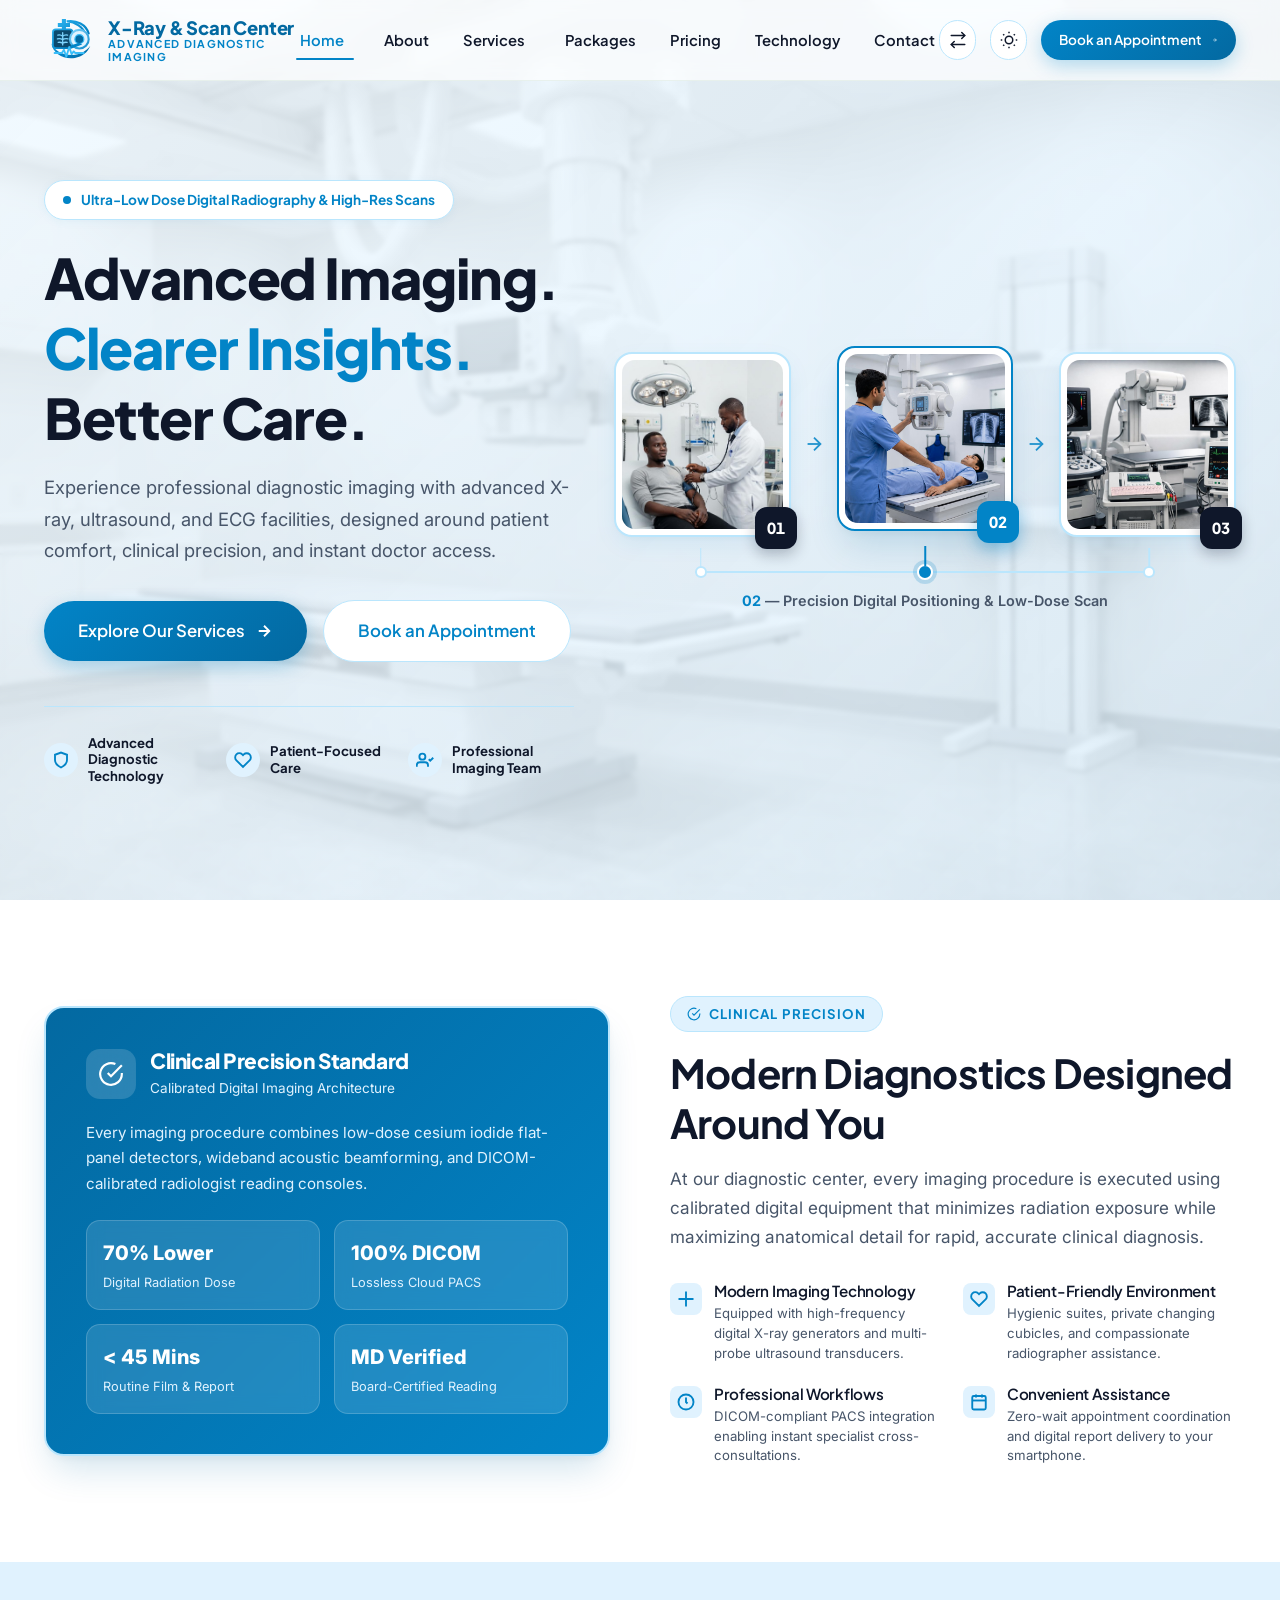
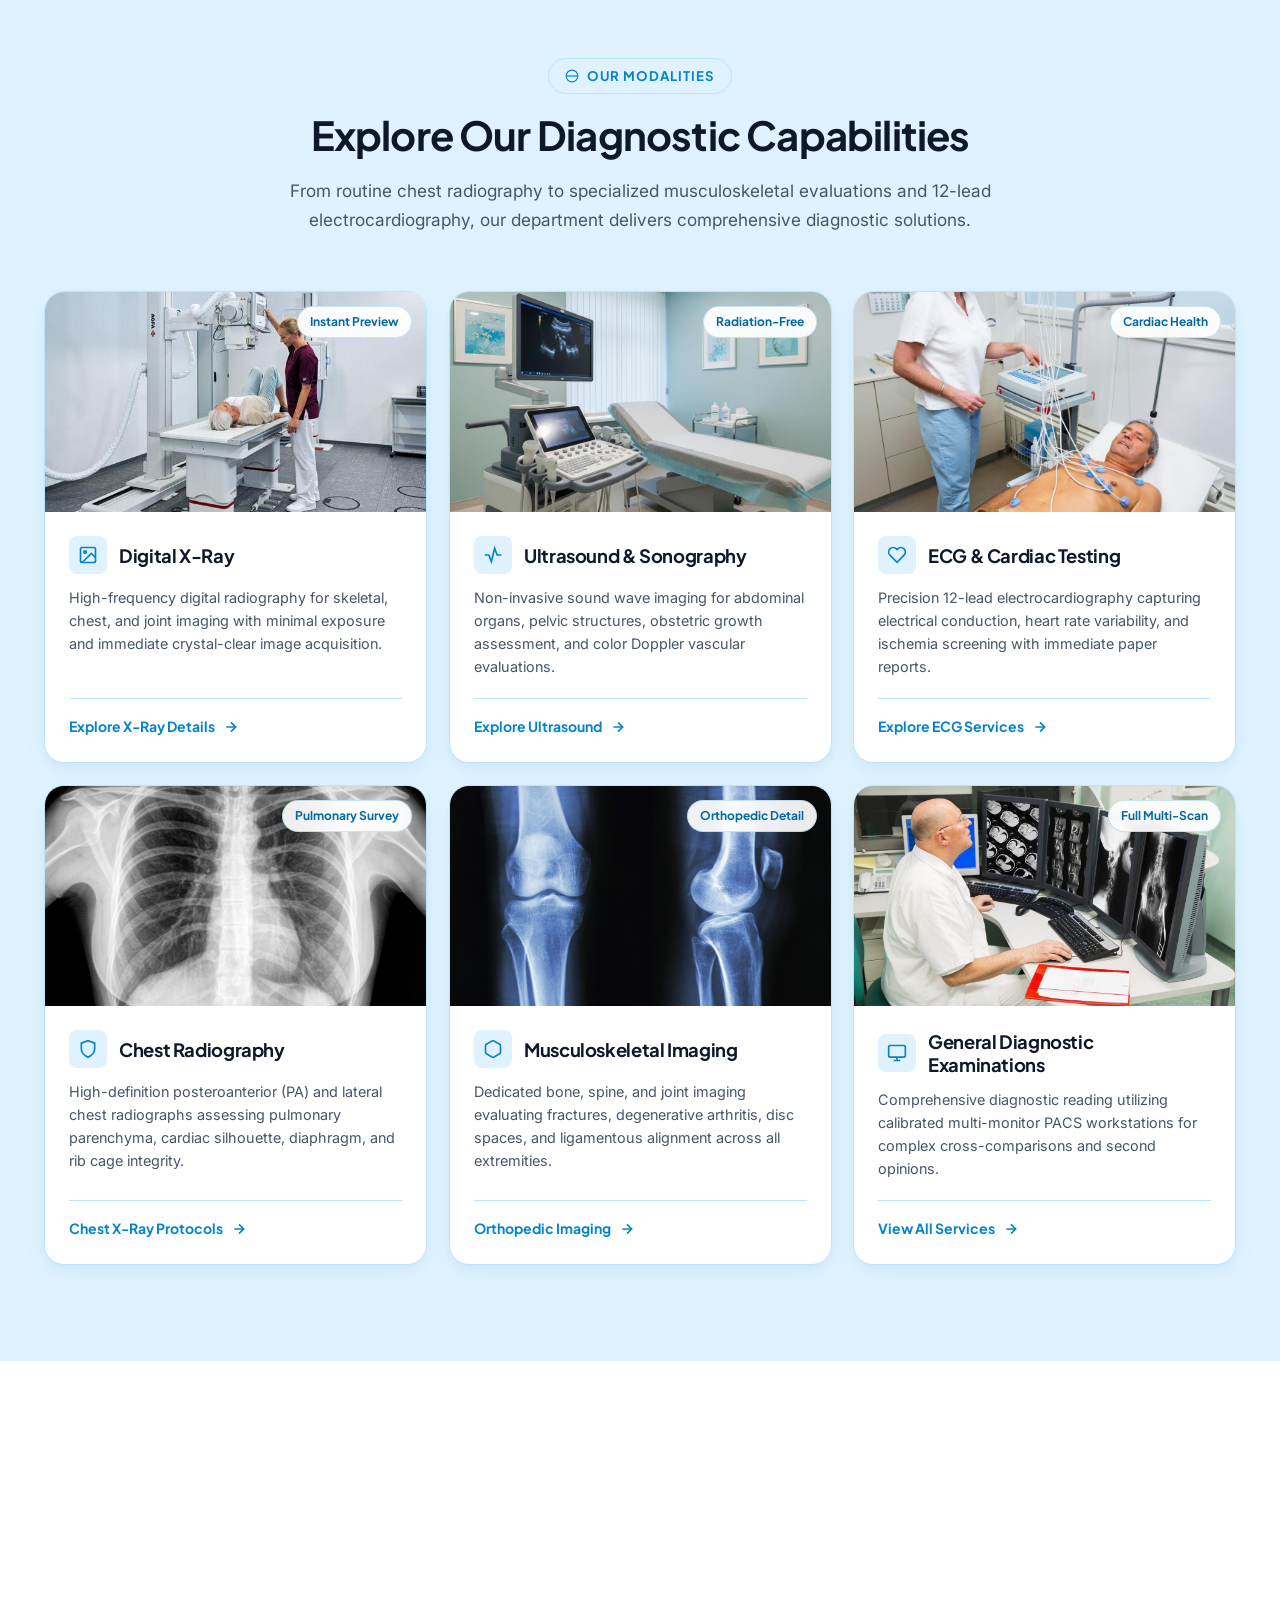
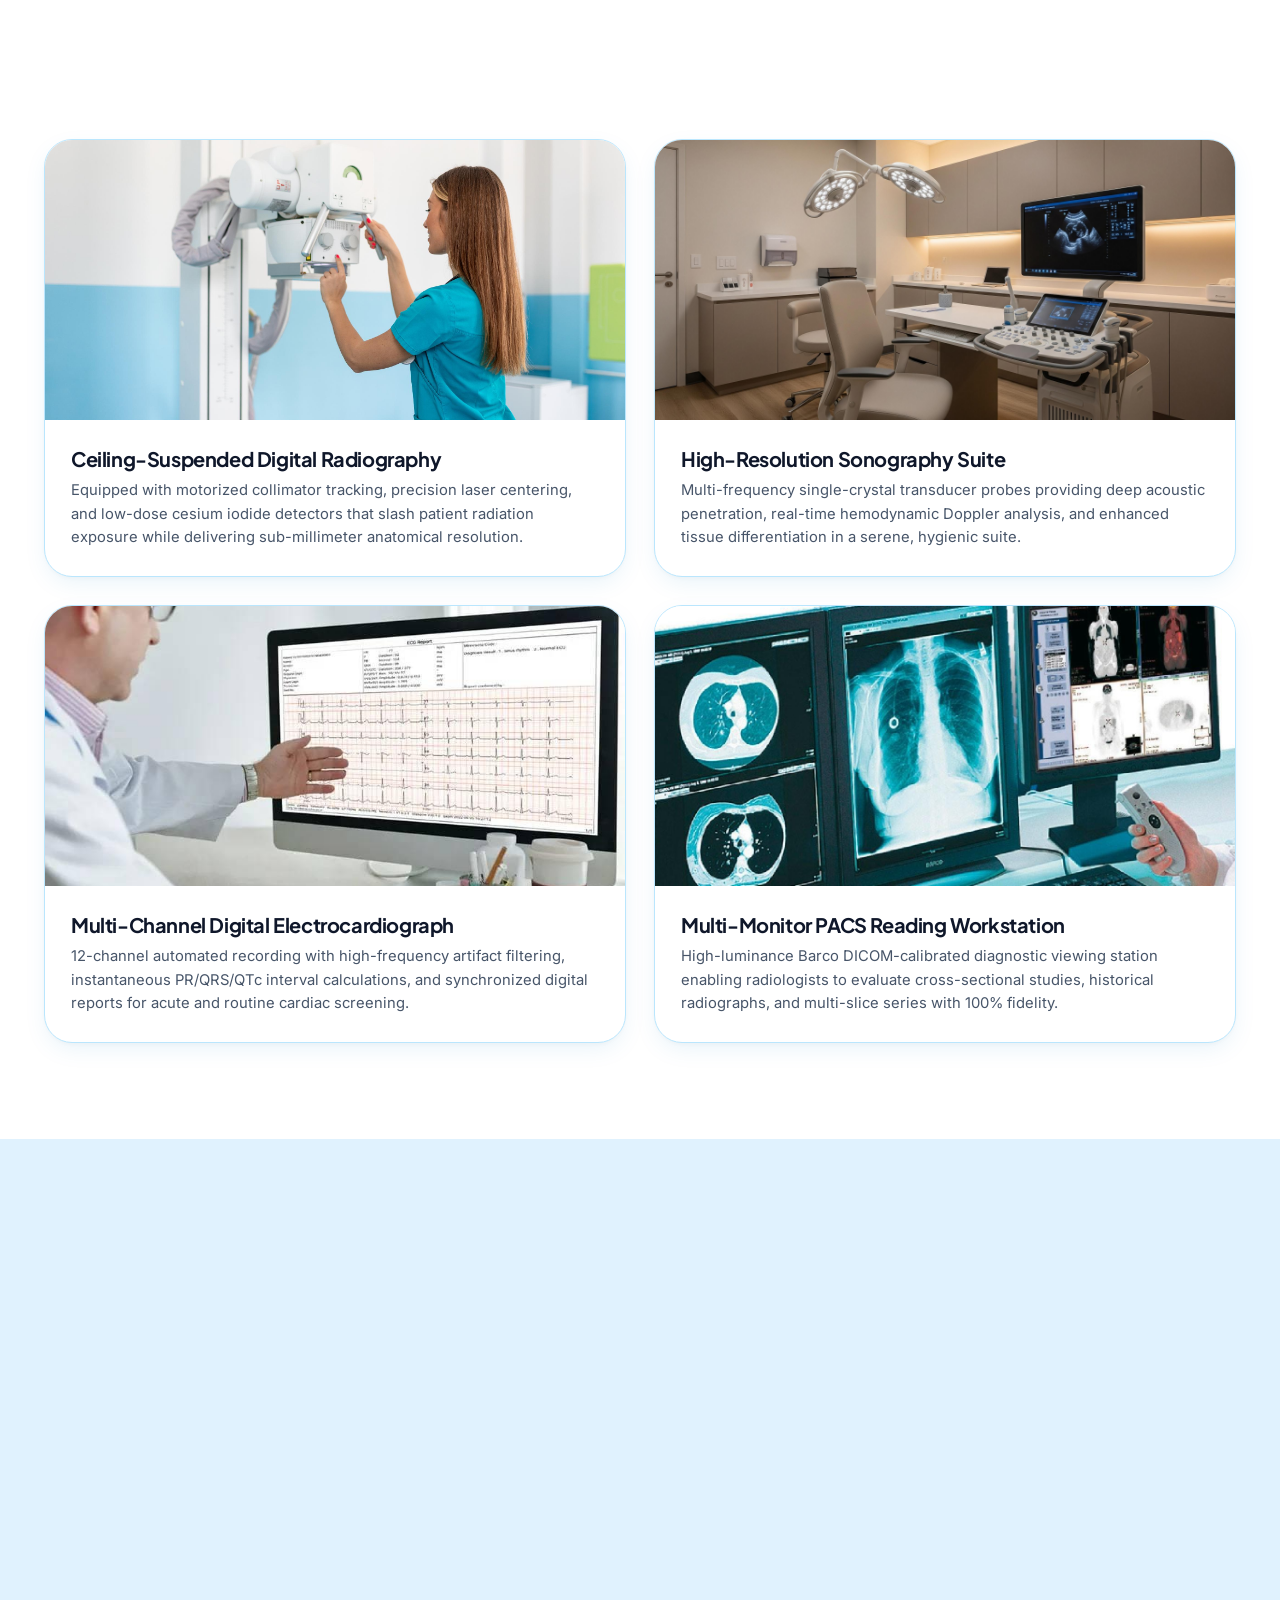
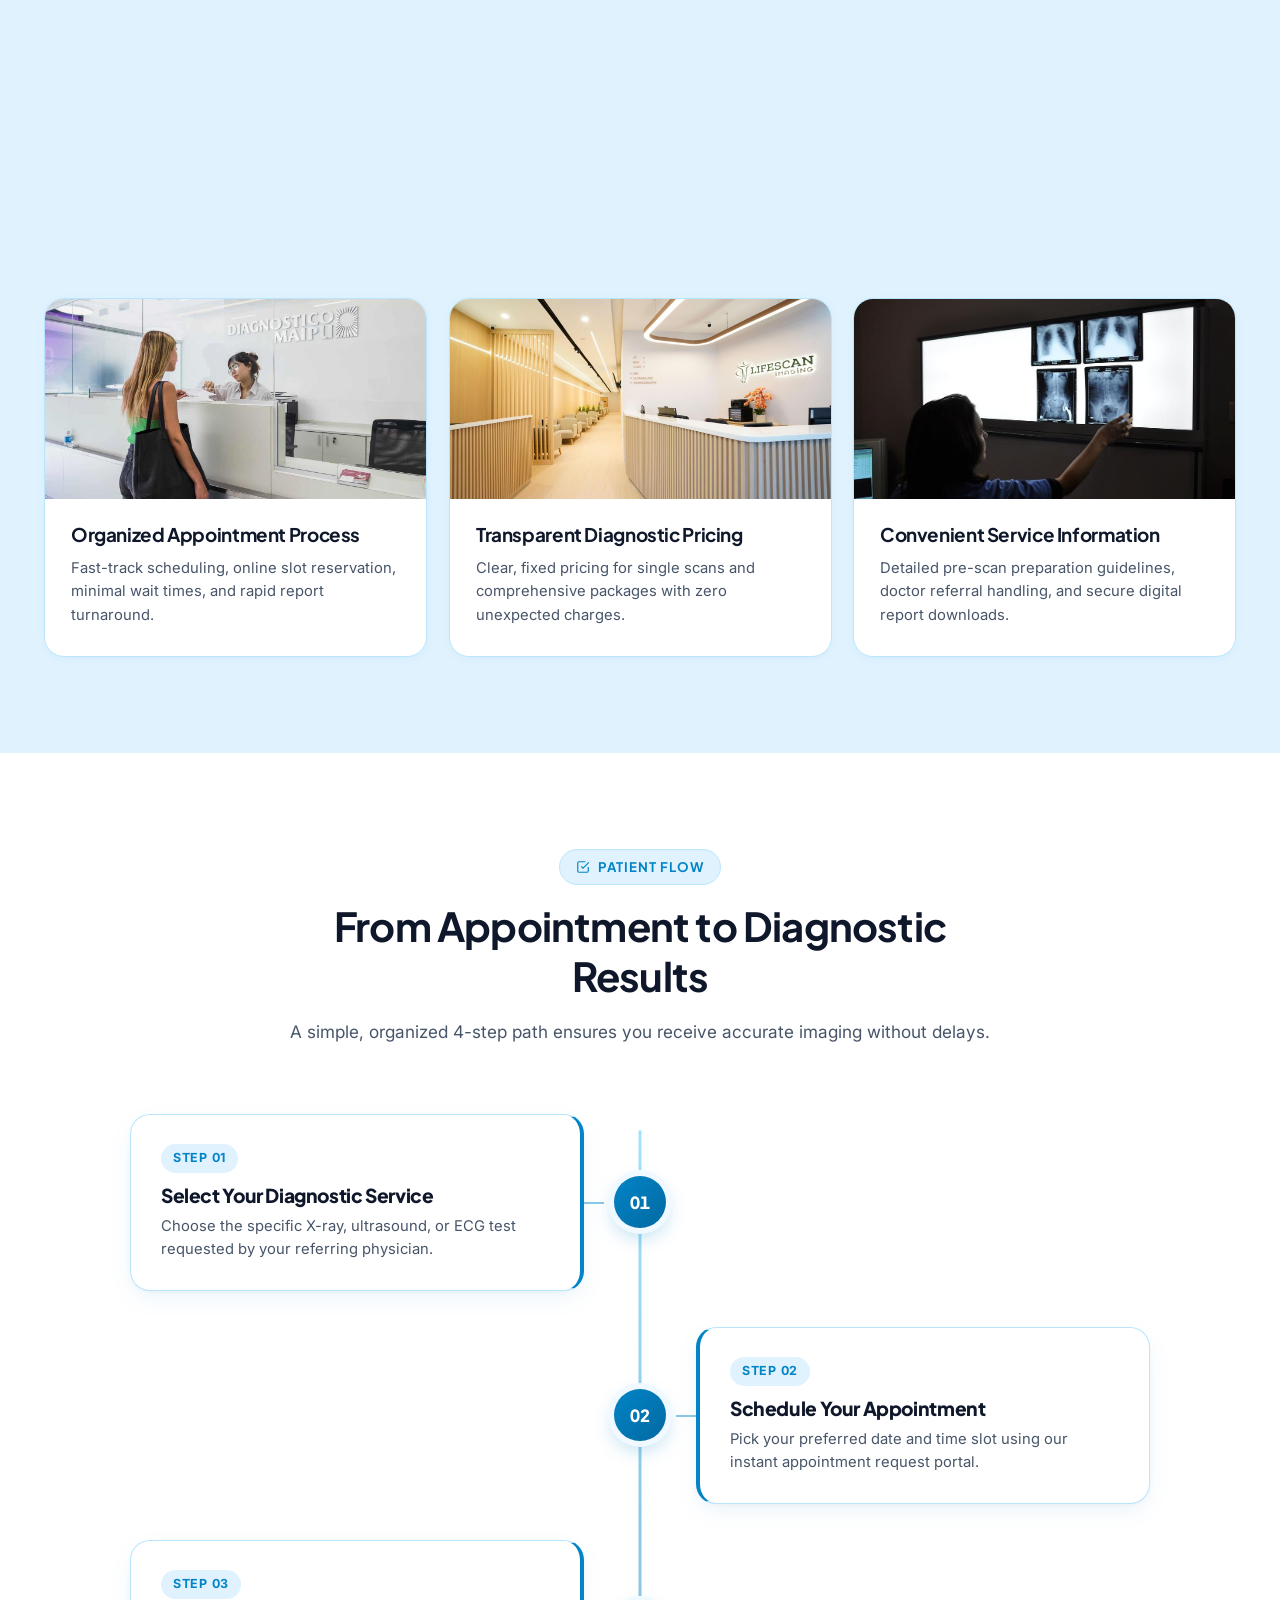
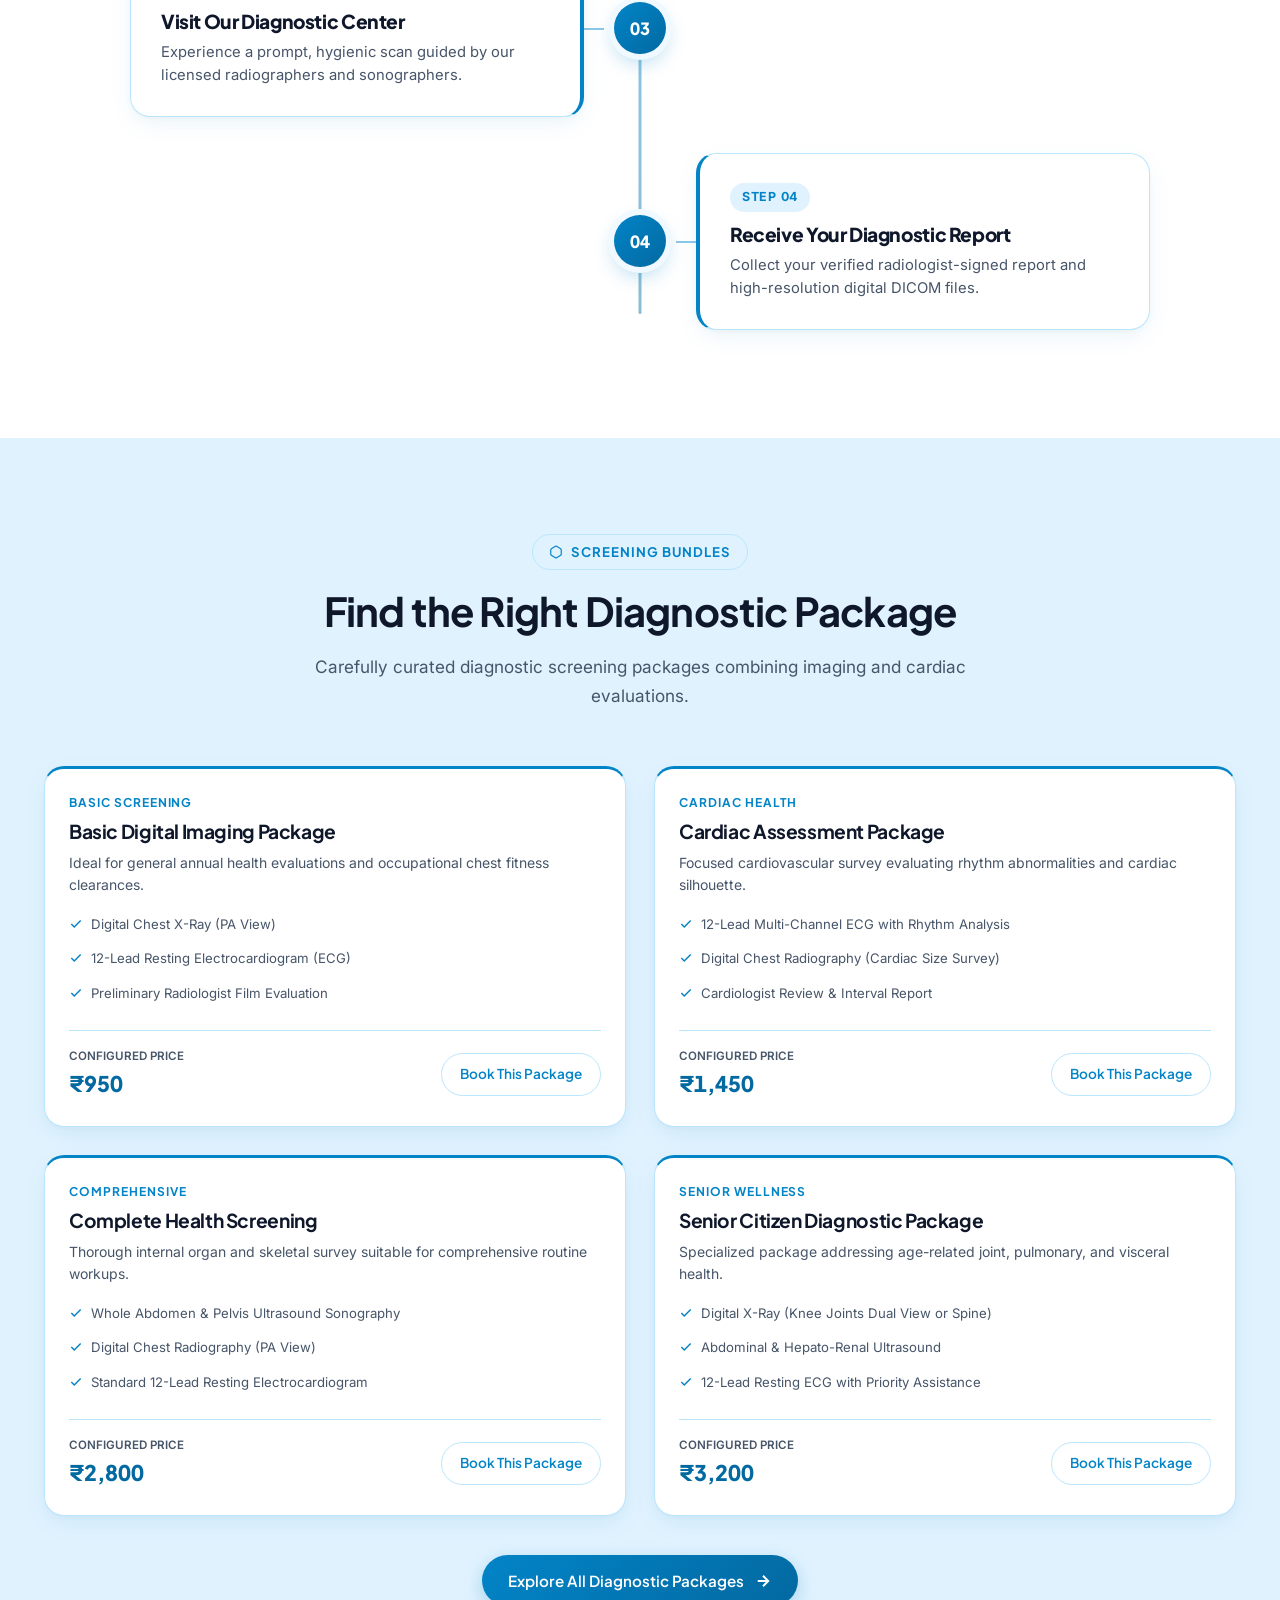
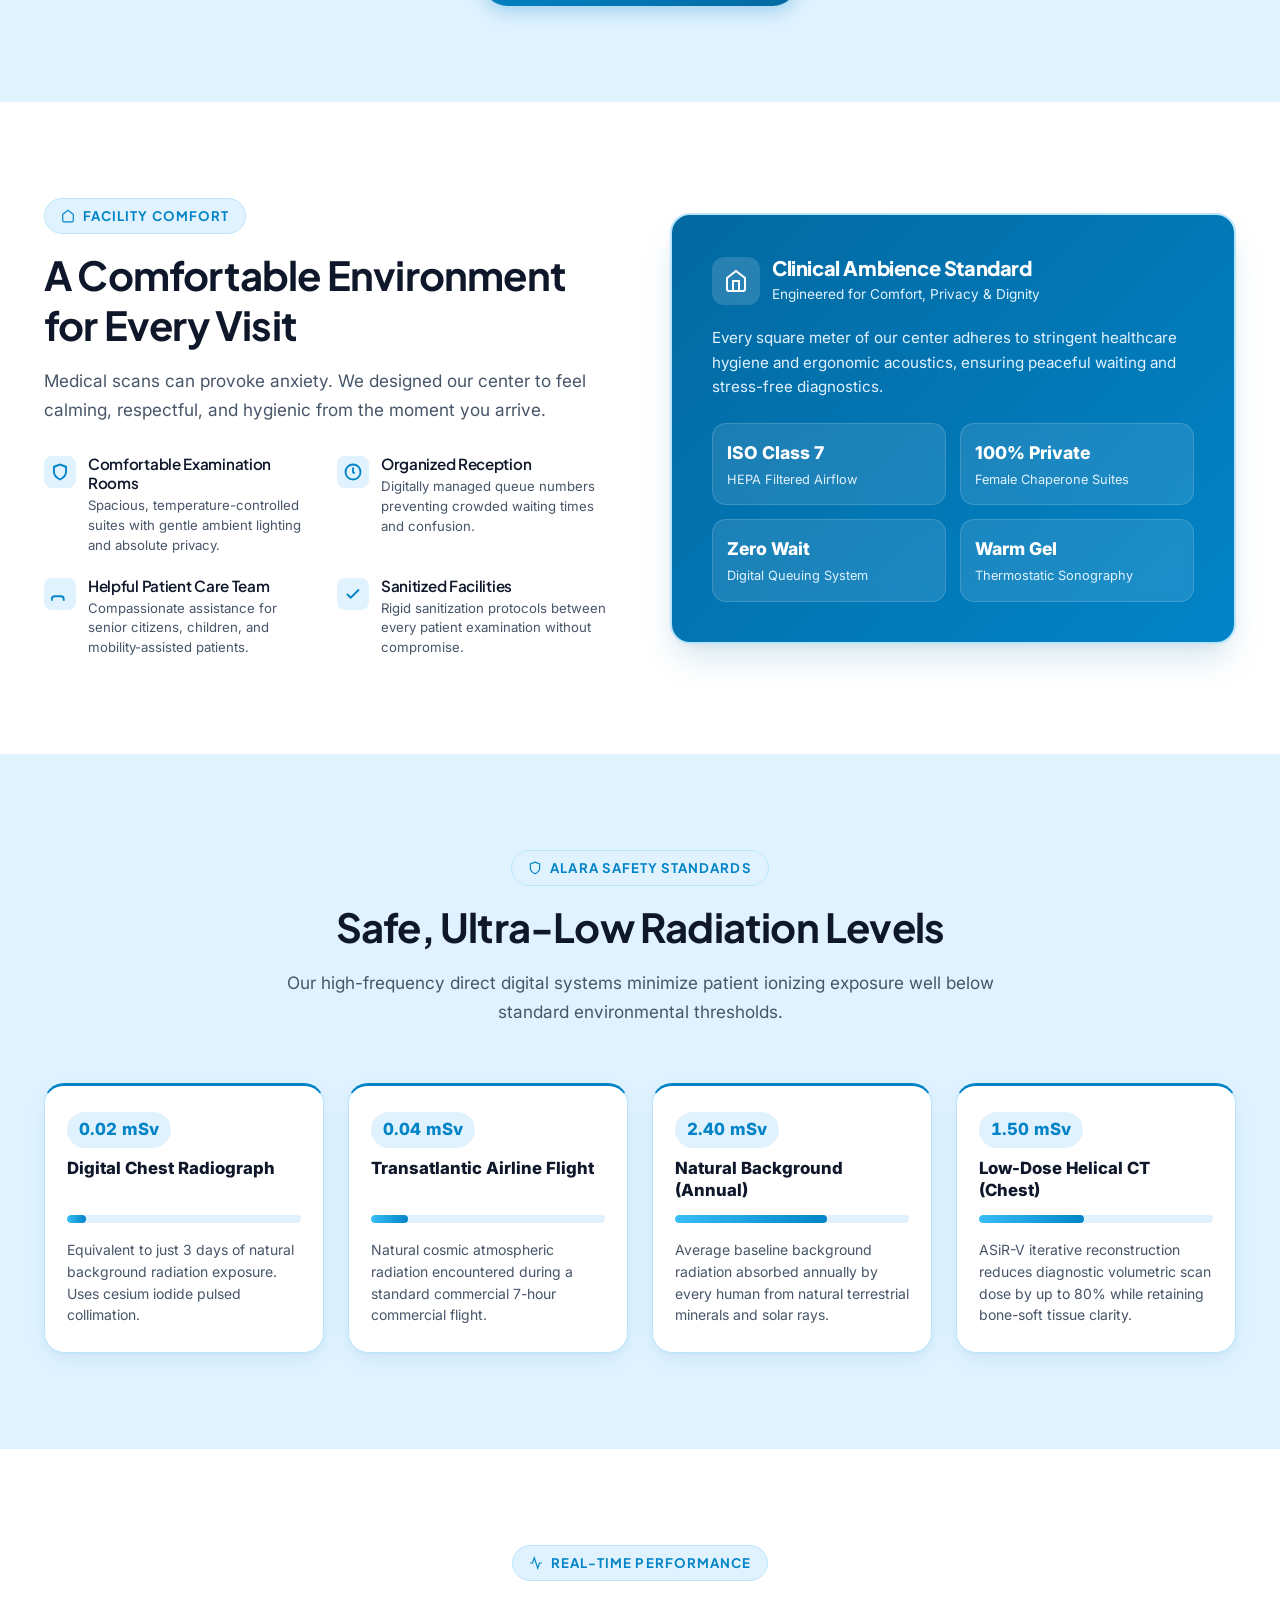
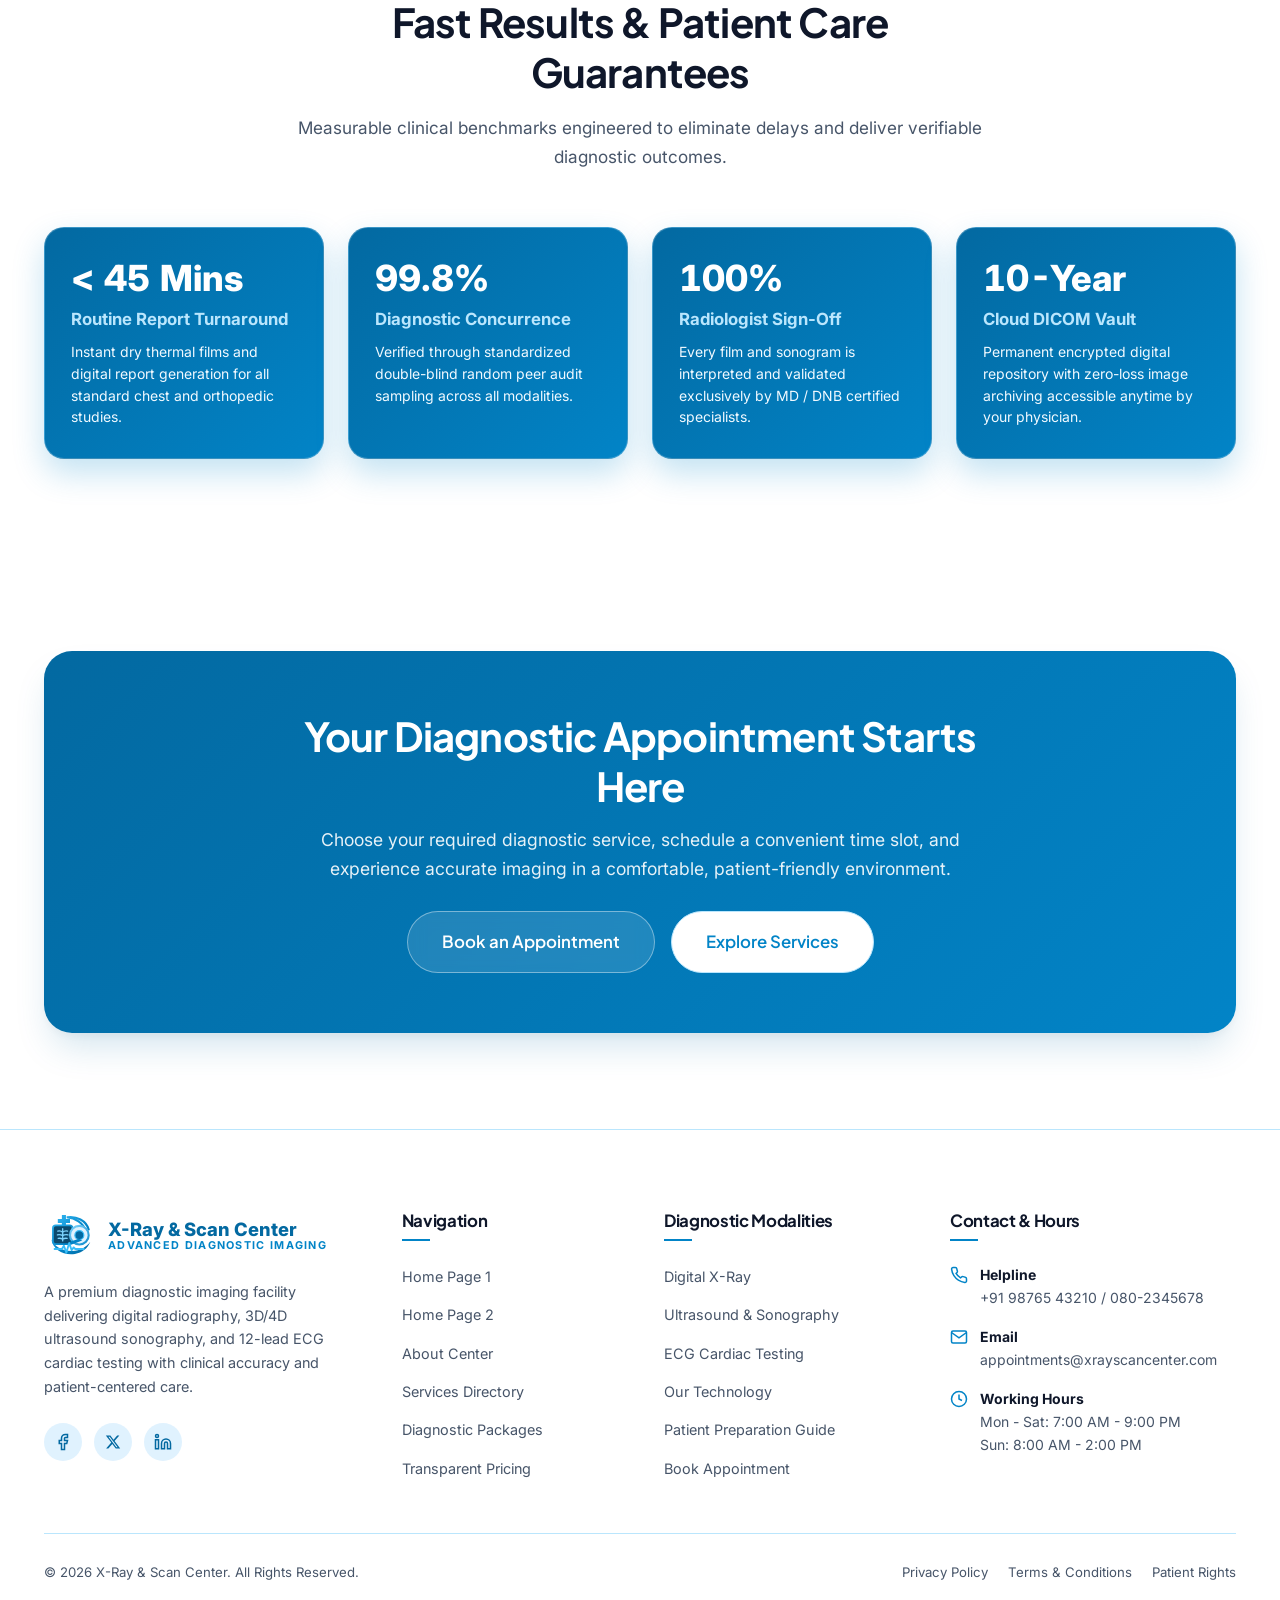
==== index.html @ 287dd37b "Fix mobile/tablet responsive alignments and rename Products navlink to Packages" ====
<!DOCTYPE html>
<html lang="en" dir="ltr" data-theme="light">
<head>
  <meta charset="UTF-8">
  <meta name="viewport" content="width=device-width, initial-scale=1.0">
  <meta name="description" content="Premium X-Ray & Scan Center offering advanced digital radiography, 3D/4D ultrasound sonography, and 12-lead ECG cardiac testing with certified radiologists.">
  <title>X-Ray & Scan Center | Advanced Diagnostic Imaging & Laboratory</title>
  <link rel="icon" type="image/svg+xml" href="images/logo.svg">
  <link rel="apple-touch-icon" href="images/logo.png">
  <link rel="stylesheet" href="assets/css/style.css">
  <link rel="stylesheet" href="assets/css/responsive.css">
  <link rel="stylesheet" href="assets/css/animations.css">
</head>
<body>

  <!-- ================= SITE HEADER ================= -->
  <header class="site-header header-home1" id="mainHeader">
    <div class="container nav-container">
      <a href="index.html" class="site-logo" aria-label="X-Ray and Scan Center Home">
        <div class="logo-icon-wrap"><img src="images/logo.svg" alt="X-Ray &amp; Scan Center Logo" class="site-logo-img"></div>
        <div class="logo-text-group">
          <span class="logo-main">X-Ray & Scan Center</span>
          <span class="logo-tagline">Advanced Diagnostic Imaging</span>
        </div>
      </a>

      <!-- Desktop Navigation -->
      <nav class="nav-menu" aria-label="Primary Navigation">
        <div class="nav-item-has-dropdown">
          <a href="index.html" class="nav-link active nav-dropdown-trigger">
            Home
            <svg viewBox="0 0 24 24" fill="none" stroke="currentColor" stroke-width="2.5"><polyline points="6 9 12 15 18 9"/></svg>
          </a>
          <div class="dropdown-menu-compact" role="menu">
            <a href="index.html" class="mega-menu-item active">
              <div class="mega-menu-icon"><svg width="18" height="18" viewBox="0 0 24 24" fill="none" stroke="currentColor" stroke-width="2"><path d="M3 9l9-7 9 7v11a2 2 0 0 1-2 2H5a2 2 0 0 1-2-2z"/><polyline points="9 22 9 12 15 12 15 22"/></svg></div>
              <div><div class="mega-menu-title">Home 1</div><div class="mega-menu-desc">Advanced Diagnostic Technology</div></div>
            </a>
            <a href="home-2.html" class="mega-menu-item">
              <div class="mega-menu-icon"><svg width="18" height="18" viewBox="0 0 24 24" fill="none" stroke="currentColor" stroke-width="2"><path d="M20.84 4.61a5.5 5.5 0 0 0-7.78 0L12 5.67l-1.06-1.06a5.5 5.5 0 0 0-7.78 7.78l1.06 1.06L12 21.23l7.78-7.78 1.06-1.06a5.5 5.5 0 0 0 0-7.78z"/></svg></div>
              <div><div class="mega-menu-title">Home 2</div><div class="mega-menu-desc">Patient-First Experience</div></div>
            </a>
          </div>
        </div>
        <a href="about.html" class="nav-link">About</a>
        <div class="nav-item-has-dropdown">
          <a href="services.html" class="nav-link nav-dropdown-trigger">
            Services
            <svg viewBox="0 0 24 24" fill="none" stroke="currentColor" stroke-width="2.5"><polyline points="6 9 12 15 18 9"/></svg>
          </a>
          <!-- Mega Menu -->
          <div class="mega-menu" role="menu">
            <div class="mega-menu-grid">
              <a href="services/x-ray.html" class="mega-menu-item">
                <div class="mega-menu-icon">
                  <svg width="20" height="20" viewBox="0 0 24 24" fill="none" stroke="currentColor" stroke-width="2"><rect x="3" y="3" width="18" height="18" rx="2"/><circle cx="8.5" cy="8.5" r="1.5"/><polyline points="21 15 16 10 5 21"/></svg>
                </div>
                <div>
                  <div class="mega-menu-title">Digital X-Ray</div>
                  <div class="mega-menu-desc">High-frequency digital radiography for chest, bones, and spine.</div>
                </div>
              </a>
              <a href="services/ultrasound.html" class="mega-menu-item">
                <div class="mega-menu-icon">
                  <svg width="20" height="20" viewBox="0 0 24 24" fill="none" stroke="currentColor" stroke-width="2"><path d="M2 12h5l3 8 4-16 3 8h5"/></svg>
                </div>
                <div>
                  <div class="mega-menu-title">Ultrasound & Sonography</div>
                  <div class="mega-menu-desc">High-resolution 3D/4D fetal scans, abdominal & color Doppler.</div>
                </div>
              </a>
              <a href="services/ecg.html" class="mega-menu-item">
                <div class="mega-menu-icon">
                  <svg width="20" height="20" viewBox="0 0 24 24" fill="none" stroke="currentColor" stroke-width="2"><path d="M20.42 4.58a5.4 5.4 0 0 0-7.65 0l-.77.78-.77-.78a5.4 5.4 0 0 0-7.65 7.65l.77.78L12 20.67l7.65-7.66.77-.78a5.4 5.4 0 0 0 0-7.65z"/></svg>
                </div>
                <div>
                  <div class="mega-menu-title">ECG Cardiac Testing</div>
                  <div class="mega-menu-desc">12-lead electrocardiography & rhythm analysis by cardiologists.</div>
                </div>
              </a>
              <a href="services.html" class="mega-menu-item">
                <div class="mega-menu-icon">
                  <svg width="20" height="20" viewBox="0 0 24 24" fill="none" stroke="currentColor" stroke-width="2"><circle cx="12" cy="12" r="10"/><polyline points="12 6 12 12 14 14"/></svg>
                </div>
                <div>
                  <div class="mega-menu-title">All Diagnostic Services</div>
                  <div class="mega-menu-desc">Explore full imaging catalogue, protocols, and preparation.</div>
                </div>
              </a>
            </div>
            <div class="mega-menu-footer">
              <span>Immediate Digital Reports & Expert Consultations</span>
              <a href="services.html">View Comprehensive Directory &rarr;</a>
            </div>
          </div>
        </div>
        <a href="products.html" class="nav-link">Packages</a>
        <a href="pricing.html" class="nav-link">Pricing</a>
        <a href="technology.html" class="nav-link">Technology</a>
        <a href="contact.html" class="nav-link">Contact</a>
      </nav>

      <!-- Action Controls -->
      <div class="header-actions">
        <button class="ctrl-btn rtl-toggle" aria-label="Toggle RTL Layout" title="Switch LTR / RTL"><svg width="20" height="20" viewBox="0 0 24 24" fill="none" stroke="currentColor" stroke-width="2" stroke-linecap="round" stroke-linejoin="round"><polyline points="17 2 21 6 17 10"/><path d="M3 6h18"/><polyline points="7 22 3 18 7 14"/><path d="M21 18H3"/></svg></button>
        <button class="ctrl-btn theme-toggle" aria-label="Toggle Theme Mode">
          <svg class="icon-sun" width="20" height="20" viewBox="0 0 24 24" fill="none" stroke="currentColor" stroke-width="2"><circle cx="12" cy="12" r="5"/><line x1="12" y1="1" x2="12" y2="3"/><line x1="12" y1="21" x2="12" y2="23"/><line x1="4.22" y1="4.22" x2="5.64" y2="5.64"/><line x1="18.36" y1="18.36" x2="19.78" y2="19.78"/><line x1="1" y1="12" x2="3" y2="12"/><line x1="21" y1="12" x2="23" y2="12"/><line x1="4.22" y1="19.78" x2="5.64" y2="18.36"/><line x1="18.36" y1="5.64" x2="19.78" y2="4.22"/></svg>
          <svg class="icon-moon" width="20" height="20" viewBox="0 0 24 24" fill="none" stroke="currentColor" stroke-width="2"><path d="M21 12.79A9 9 0 1 1 11.21 3 7 7 0 0 0 21 12.79z"/></svg>
        </button>
        <a href="contact.html" class="btn btn-primary btn-sm header-cta">
          <span>Book an Appointment</span>
          <svg width="16" height="16" viewBox="0 0 24 24" fill="none" stroke="currentColor" stroke-width="2.5"><line x1="5" y1="12" x2="19" y2="12"/><polyline points="12 5 19 12 12 19"/></svg>
        </a>
        <button class="mobile-toggle" aria-label="Open Mobile Menu">
          <span></span><span></span><span></span>
        </button>
      </div>
    </div>
  </header>

  <!-- Mobile Drawer -->
  <div class="mobile-drawer" id="mobileDrawer">
    <div class="mobile-nav-links">
      <div class="mobile-dropdown-group">
        <button type="button" class="mobile-nav-link mobile-dropdown-trigger active" aria-expanded="false">
          <span>Home</span>
          <svg class="mobile-dropdown-arrow" viewBox="0 0 24 24" fill="none" stroke="currentColor" stroke-width="2.5" stroke-linecap="round" stroke-linejoin="round" aria-hidden="true"><polyline points="6 9 12 15 18 9"/></svg>
        </button>
        <div class="mobile-submenu">
          <a href="index.html" class="mobile-sublink active">Home 1</a>
          <a href="home-2.html" class="mobile-sublink">Home 2</a>
        </div>
      </div>
      <a href="about.html" class="mobile-nav-link">About</a>
      <div class="mobile-dropdown-group">
        <button type="button" class="mobile-nav-link mobile-dropdown-trigger" aria-expanded="false">
          <span>Services</span>
          <svg class="mobile-dropdown-arrow" viewBox="0 0 24 24" fill="none" stroke="currentColor" stroke-width="2.5" stroke-linecap="round" stroke-linejoin="round" aria-hidden="true"><polyline points="6 9 12 15 18 9"/></svg>
        </button>
        <div class="mobile-submenu">
          <a href="services/x-ray.html" class="mobile-sublink">Digital X-Ray</a>
          <a href="services/ultrasound.html" class="mobile-sublink">Ultrasound &amp; Sonography</a>
          <a href="services/ecg.html" class="mobile-sublink">ECG Cardiac Testing</a>
          <a href="services.html" class="mobile-sublink">All Diagnostic Services</a>
        </div>
      </div>
      <a href="products.html" class="mobile-nav-link">Packages</a>
      <a href="pricing.html" class="mobile-nav-link">Pricing</a>
      <a href="technology.html" class="mobile-nav-link">Technology</a>
      <a href="contact.html" class="mobile-nav-link">Contact</a>
    </div>
    <div class="mobile-drawer-controls">
      <button class="ctrl-btn rtl-toggle" aria-label="Toggle RTL Layout" title="Switch LTR / RTL"><svg width="20" height="20" viewBox="0 0 24 24" fill="none" stroke="currentColor" stroke-width="2" stroke-linecap="round" stroke-linejoin="round"><polyline points="17 2 21 6 17 10"/><path d="M3 6h18"/><polyline points="7 22 3 18 7 14"/><path d="M21 18H3"/></svg></button>
      <button class="ctrl-btn theme-toggle" aria-label="Toggle Theme Mode">
        <svg class="icon-sun" width="20" height="20" viewBox="0 0 24 24" fill="none" stroke="currentColor" stroke-width="2"><circle cx="12" cy="12" r="5"/><line x1="12" y1="1" x2="12" y2="3"/><line x1="12" y1="21" x2="12" y2="23"/><line x1="4.22" y1="4.22" x2="5.64" y2="5.64"/><line x1="18.36" y1="18.36" x2="19.78" y2="19.78"/><line x1="1" y1="12" x2="3" y2="12"/><line x1="21" y1="12" x2="23" y2="12"/><line x1="4.22" y1="19.78" x2="5.64" y2="18.36"/><line x1="18.36" y1="5.64" x2="19.78" y2="4.22"/></svg>
        <svg class="icon-moon" width="20" height="20" viewBox="0 0 24 24" fill="none" stroke="currentColor" stroke-width="2"><path d="M21 12.79A9 9 0 1 1 11.21 3 7 7 0 0 0 21 12.79z"/></svg>
      </button>
    </div>
    <div class="mobile-drawer-footer">
      <a href="contact.html" class="btn btn-primary" style="width:100%;">Book an Appointment</a>
    </div>
  </div>

  <main>
    <!-- ================= HERO SECTION (HOME 1) ================= -->
    <section class="hero-home1" style="background-image: url('images/image-9.png');">
      <div class="container">
        <div class="hero-home1-grid">
          <!-- Left Content -->
          <div class="hero-home1-content reveal-left">
            <div class="hero-badge-pill">
              <span class="pulse-dot"></span>
              <span>Ultra-Low Dose Digital Radiography & High-Res Scans</span>
            </div>
            <h1 class="hero-home1-title">
              Advanced Imaging. <br>
              <span class="highlight">Clearer Insights.</span> <br>
              Better Care.
            </h1>
            <p class="hero-home1-desc">
              Experience professional diagnostic imaging with advanced X-ray, ultrasound, and ECG facilities, designed around patient comfort, clinical precision, and instant doctor access.
            </p>
            <div class="hero-cta-group">
              <a href="services.html" class="btn btn-primary btn-lg">
                <span>Explore Our Services</span>
                <svg width="18" height="18" viewBox="0 0 24 24" fill="none" stroke="currentColor" stroke-width="2.5"><line x1="5" y1="12" x2="19" y2="12"/><polyline points="12 5 19 12 12 19"/></svg>
              </a>
              <a href="contact.html" class="btn btn-secondary btn-lg">
                <span>Book an Appointment</span>
              </a>
            </div>
            <!-- Trust Indicators -->
            <div class="hero-trust-row">
              <div class="trust-item">
                <div class="trust-icon">
                  <svg width="18" height="18" viewBox="0 0 24 24" fill="none" stroke="currentColor" stroke-width="2.5"><path d="M12 22s8-4 8-10V5l-8-3-8 3v7c0 6 8 10 8 10z"/></svg>
                </div>
                <div class="trust-text">Advanced Diagnostic Technology</div>
              </div>
              <div class="trust-item">
                <div class="trust-icon">
                  <svg width="18" height="18" viewBox="0 0 24 24" fill="none" stroke="currentColor" stroke-width="2.5"><path d="M20.84 4.61a5.5 5.5 0 0 0-7.78 0L12 5.67l-1.06-1.06a5.5 5.5 0 0 0-7.78 7.78l1.06 1.06L12 21.23l7.78-7.78 1.06-1.06a5.5 5.5 0 0 0 0-7.78z"/></svg>
                </div>
                <div class="trust-text">Patient-Focused Care</div>
              </div>
              <div class="trust-item">
                <div class="trust-icon">
                  <svg width="18" height="18" viewBox="0 0 24 24" fill="none" stroke="currentColor" stroke-width="2.5"><path d="M16 21v-2a4 4 0 0 0-4-4H5a4 4 0 0 0-4 4v2"/><circle cx="8.5" cy="7.5" r="4"/><polyline points="17 11 19 13 23 9"/></svg>
                </div>
                <div class="trust-text">Professional Imaging Team</div>
              </div>
            </div>
          </div>

          <!-- Right Visual Composition: Timeline Slider Hero (Images 40, 10, 6) -->
          <div class="timeline-hero-wrapper reveal-right" id="timelineHero">
            <div class="timeline-cards-row">
              <!-- Step 01 (Image 40) -->
              <div class="timeline-step-card active" data-step="0" data-caption="Clinical Consultation & Pre-Scan Assessment">
                <img src="images/image-40.png" alt="Physician performing clinical examination with stethoscope and diagnostic monitor" width="1408" height="768">
                <span class="timeline-step-badge tabular-nums">01</span>
              </div>

              <div class="timeline-arrow" aria-hidden="true">
                <svg width="22" height="22" viewBox="0 0 24 24" fill="none" stroke="currentColor" stroke-width="2"><line x1="5" y1="12" x2="19" y2="12"/><polyline points="12 5 19 12 12 19"/></svg>
              </div>

              <!-- Step 02 (Image 10) -->
              <div class="timeline-step-card" data-step="1" data-caption="Precision Digital Positioning & Low-Dose Scan">
                <img src="images/image-10.png" alt="Radiologic technologist preparing patient under digital radiographic system" width="1254" height="1254">
                <span class="timeline-step-badge tabular-nums">02</span>
              </div>

              <div class="timeline-arrow" aria-hidden="true">
                <svg width="22" height="22" viewBox="0 0 24 24" fill="none" stroke="currentColor" stroke-width="2"><line x1="5" y1="12" x2="19" y2="12"/><polyline points="12 5 19 12 12 19"/></svg>
              </div>

              <!-- Step 03 (Image 6) -->
              <div class="timeline-step-card" data-step="2" data-caption="Multi-Modality Diagnostic Suite & Instant Reporting">
                <img src="images/image-6.png" alt="Advanced Diagnostic Equipment Suite with Digital Radiography, Ultrasound, and ECG" width="1536" height="1024">
                <span class="timeline-step-badge tabular-nums">03</span>
              </div>
            </div>

            <!-- Connected Timeline Track -->
            <div class="timeline-track-wrapper">
              <div class="timeline-track-line">
                <button type="button" class="timeline-track-node active" data-step="0" aria-label="Step 01: Consultation"></button>
                <button type="button" class="timeline-track-node" data-step="1" aria-label="Step 02: Precision Scan"></button>
                <button type="button" class="timeline-track-node" data-step="2" aria-label="Step 03: Digital Report"></button>
              </div>
              <div class="timeline-active-caption" id="timelineActiveCaption">
                <strong>01</strong> &mdash; Clinical Consultation &amp; Pre-Scan Assessment
              </div>
            </div>
          </div>
        </div>
      </div>
    </section>

    <!-- ================= SECTION 2: DIAGNOSTIC EXCELLENCE ================= -->
    <section class="section section-white">
      <div class="container">
        <div class="split-layout">
          <!-- Split Visual: Sky Blue Clinical Excellence Blueprint -->
          <div class="split-visual reveal-left">
            <div class="split-visual-frame" style="background:linear-gradient(135deg, #0369A1, #0284C7);border-radius:var(--radius-lg);padding:40px;color:#FFFFFF;box-shadow:var(--shadow-lg);min-height:420px;display:flex;flex-direction:column;justify-content:center;">
              <div style="display:flex;align-items:center;gap:14px;margin-bottom:20px;">
                <div style="width:50px;height:50px;border-radius:14px;background:rgba(255,255,255,0.16);backdrop-filter:blur(10px);display:flex;align-items:center;justify-content:center;">
                  <svg width="26" height="26" viewBox="0 0 24 24" fill="none" stroke="currentColor" stroke-width="2"><path d="M22 11.08V12a10 10 0 1 1-5.93-9.14"/><polyline points="22 4 12 14.01 9 11.01"/></svg>
                </div>
                <div>
                  <h3 style="font-size:1.3rem;font-weight:800;color:#FFFFFF;margin:0;">Clinical Precision Standard</h3>
                  <span style="font-size:0.85rem;color:#E0F2FE;">Calibrated Digital Imaging Architecture</span>
                </div>
              </div>
              <p style="color:#E0F2FE;font-size:0.95rem;line-height:1.65;margin-bottom:24px;">
                Every imaging procedure combines low-dose cesium iodide flat-panel detectors, wideband acoustic beamforming, and DICOM-calibrated radiologist reading consoles.
              </p>
              <div class="mobile-stack-grid">
                <div style="background:rgba(255,255,255,0.12);backdrop-filter:blur(8px);padding:16px;border-radius:var(--radius-md);border:1px solid rgba(255,255,255,0.18);">
                  <div style="font-size:1.25rem;font-weight:800;color:#FFFFFF;">70% Lower</div>
                  <div style="font-size:0.8rem;color:#E0F2FE;margin-top:2px;">Digital Radiation Dose</div>
                </div>
                <div style="background:rgba(255,255,255,0.12);backdrop-filter:blur(8px);padding:16px;border-radius:var(--radius-md);border:1px solid rgba(255,255,255,0.18);">
                  <div style="font-size:1.25rem;font-weight:800;color:#FFFFFF;">100% DICOM</div>
                  <div style="font-size:0.8rem;color:#E0F2FE;margin-top:2px;">Lossless Cloud PACS</div>
                </div>
                <div style="background:rgba(255,255,255,0.12);backdrop-filter:blur(8px);padding:16px;border-radius:var(--radius-md);border:1px solid rgba(255,255,255,0.18);">
                  <div style="font-size:1.25rem;font-weight:800;color:#FFFFFF;">&lt; 45 Mins</div>
                  <div style="font-size:0.8rem;color:#E0F2FE;margin-top:2px;">Routine Film &amp; Report</div>
                </div>
                <div style="background:rgba(255,255,255,0.12);backdrop-filter:blur(8px);padding:16px;border-radius:var(--radius-md);border:1px solid rgba(255,255,255,0.18);">
                  <div style="font-size:1.25rem;font-weight:800;color:#FFFFFF;">MD Verified</div>
                  <div style="font-size:0.8rem;color:#E0F2FE;margin-top:2px;">Board-Certified Reading</div>
                </div>
              </div>
            </div>
          </div>
          <!-- Split Content -->
          <div class="split-content reveal-right">
            <div class="section-tag">
              <svg viewBox="0 0 24 24" fill="none" stroke="currentColor" stroke-width="2"><path d="M22 11.08V12a10 10 0 1 1-5.93-9.14"/><polyline points="22 4 12 14.01 9 11.01"/></svg>
              <span>Clinical Precision</span>
            </div>
            <h2 class="section-title">Modern Diagnostics Designed Around You</h2>
            <p class="section-subtitle">
              At our diagnostic center, every imaging procedure is executed using calibrated digital equipment that minimizes radiation exposure while maximizing anatomical detail for rapid, accurate clinical diagnosis.
            </p>
            <div class="compact-info-grid">
              <div class="compact-info-item">
                <div class="compact-info-icon">
                  <svg width="18" height="18" viewBox="0 0 24 24" fill="none" stroke="currentColor" stroke-width="2.5"><path d="M12 2v20M2 12h20"/></svg>
                </div>
                <div class="compact-info-text">
                  <h4>Modern Imaging Technology</h4>
                  <p>Equipped with high-frequency digital X-ray generators and multi-probe ultrasound transducers.</p>
                </div>
              </div>
              <div class="compact-info-item">
                <div class="compact-info-icon">
                  <svg width="18" height="18" viewBox="0 0 24 24" fill="none" stroke="currentColor" stroke-width="2.5"><path d="M20.84 4.61a5.5 5.5 0 0 0-7.78 0L12 5.67l-1.06-1.06a5.5 5.5 0 0 0-7.78 7.78l1.06 1.06L12 21.23l7.78-7.78 1.06-1.06a5.5 5.5 0 0 0 0-7.78z"/></svg>
                </div>
                <div class="compact-info-text">
                  <h4>Patient-Friendly Environment</h4>
                  <p>Hygienic suites, private changing cubicles, and compassionate radiographer assistance.</p>
                </div>
              </div>
              <div class="compact-info-item">
                <div class="compact-info-icon">
                  <svg width="18" height="18" viewBox="0 0 24 24" fill="none" stroke="currentColor" stroke-width="2.5"><circle cx="12" cy="12" r="10"/><polyline points="12 6 12 12 14 14"/></svg>
                </div>
                <div class="compact-info-text">
                  <h4>Professional Workflows</h4>
                  <p>DICOM-compliant PACS integration enabling instant specialist cross-consultations.</p>
                </div>
              </div>
              <div class="compact-info-item">
                <div class="compact-info-icon">
                  <svg width="18" height="18" viewBox="0 0 24 24" fill="none" stroke="currentColor" stroke-width="2.5"><rect x="3" y="4" width="18" height="18" rx="2" ry="2"/><line x1="16" y1="2" x2="16" y2="6"/><line x1="8" y1="2" x2="8" y2="6"/><line x1="3" y1="10" x2="21" y2="10"/></svg>
                </div>
                <div class="compact-info-text">
                  <h4>Convenient Assistance</h4>
                  <p>Zero-wait appointment coordination and digital report delivery to your smartphone.</p>
                </div>
              </div>
            </div>
          </div>
        </div>
      </div>
    </section>

    <!-- ================= SECTION 3: OUR DIAGNOSTIC CAPABILITIES (EXACTLY 6 CARDS) ================= -->
    <section class="section section-alt">
      <div class="container">
        <div class="section-header reveal">
          <div class="section-tag">
            <svg viewBox="0 0 24 24" fill="none" stroke="currentColor" stroke-width="2"><circle cx="12" cy="12" r="10"/><line x1="2" y1="12" x2="22" y2="12"/></svg>
            <span>Our Modalities</span>
          </div>
          <h2 class="section-title">Explore Our Diagnostic Capabilities</h2>
          <p class="section-subtitle">
            From routine chest radiography to specialized musculoskeletal evaluations and 12-lead electrocardiography, our department delivers comprehensive diagnostic solutions.
          </p>
        </div>

        <!-- 6 Cards Grid (3x2 Desktop, Even Number Rule) -->
        <div class="grid-6-cards stagger-group">
          <!-- Card 1: Digital X-Ray (Image 1) -->
          <div class="service-card reveal">
            <div class="service-card-img-wrap previewable-image" data-caption="Agfa digital X-ray machine with experienced radiographer positioning patient">
              <img src="images/image-1.png" alt="Agfa digital radiography suite with female radiographer preparing patient on exam table" width="600" height="401" loading="lazy">
              <span class="service-card-badge">Instant Preview</span>
            </div>
            <div class="service-card-body">
              <div class="service-card-icon-title">
                <div class="service-icon">
                  <svg width="20" height="20" viewBox="0 0 24 24" fill="none" stroke="currentColor" stroke-width="2"><rect x="3" y="3" width="18" height="18" rx="2"/><circle cx="8.5" cy="8.5" r="1.5"/><polyline points="21 15 16 10 5 21"/></svg>
                </div>
                <h3 class="service-card-title">Digital X-Ray</h3>
              </div>
              <p class="service-card-desc">
                High-frequency digital radiography for skeletal, chest, and joint imaging with minimal exposure and immediate crystal-clear image acquisition.
              </p>
              <div class="service-card-footer">
                <a href="services/x-ray.html" class="view-more-link">
                  <span>Explore X-Ray Details</span>
                  <svg viewBox="0 0 24 24" fill="none" stroke="currentColor" stroke-width="2.5"><line x1="5" y1="12" x2="19" y2="12"/><polyline points="12 5 19 12 12 19"/></svg>
                </a>
              </div>
            </div>
          </div>

          <!-- Card 2: Ultrasound & Sonography (Image 2) -->
          <div class="service-card reveal">
            <div class="service-card-img-wrap previewable-image" data-caption="Modern ultrasound sonography suite with high-end console and patient examination couch">
              <img src="images/image-2.png" alt="Modern ultrasound examination suite equipped with multi-frequency transducer and ergonomic patient bed" width="1024" height="1024" loading="lazy">
              <span class="service-card-badge">Radiation-Free</span>
            </div>
            <div class="service-card-body">
              <div class="service-card-icon-title">
                <div class="service-icon">
                  <svg width="20" height="20" viewBox="0 0 24 24" fill="none" stroke="currentColor" stroke-width="2"><path d="M2 12h5l3 8 4-16 3 8h5"/></svg>
                </div>
                <h3 class="service-card-title">Ultrasound & Sonography</h3>
              </div>
              <p class="service-card-desc">
                Non-invasive sound wave imaging for abdominal organs, pelvic structures, obstetric growth assessment, and color Doppler vascular evaluations.
              </p>
              <div class="service-card-footer">
                <a href="services/ultrasound.html" class="view-more-link">
                  <span>Explore Ultrasound</span>
                  <svg viewBox="0 0 24 24" fill="none" stroke="currentColor" stroke-width="2.5"><line x1="5" y1="12" x2="19" y2="12"/><polyline points="12 5 19 12 12 19"/></svg>
                </a>
              </div>
            </div>
          </div>

          <!-- Card 3: ECG & Cardiac Testing (Image 3) -->
          <div class="service-card reveal">
            <div class="service-card-img-wrap previewable-image" data-caption="ECG testing in progress with female technician attaching 12-lead electrodes to resting patient">
              <img src="images/image-3.png" alt="Clinical 12-lead resting electrocardiogram recording with precision chest electrodes" width="2048" height="1365" loading="lazy">
              <span class="service-card-badge">Cardiac Health</span>
            </div>
            <div class="service-card-body">
              <div class="service-card-icon-title">
                <div class="service-icon">
                  <svg width="20" height="20" viewBox="0 0 24 24" fill="none" stroke="currentColor" stroke-width="2"><path d="M20.42 4.58a5.5 5.5 0 0 0-7.65 0l-.77.78-.77-.78a5.4 5.4 0 0 0-7.65 7.65l.77.78L12 20.67l7.65-7.66.77-.78a5.4 5.4 0 0 0 0-7.65z"/></svg>
                </div>
                <h3 class="service-card-title">ECG & Cardiac Testing</h3>
              </div>
              <p class="service-card-desc">
                Precision 12-lead electrocardiography capturing electrical conduction, heart rate variability, and ischemia screening with immediate paper reports.
              </p>
              <div class="service-card-footer">
                <a href="services/ecg.html" class="view-more-link">
                  <span>Explore ECG Services</span>
                  <svg viewBox="0 0 24 24" fill="none" stroke="currentColor" stroke-width="2.5"><line x1="5" y1="12" x2="19" y2="12"/><polyline points="12 5 19 12 12 19"/></svg>
                </a>
              </div>
            </div>
          </div>

          <!-- Card 4: Chest Radiography (Image 63) -->
          <div class="service-card reveal">
            <div class="service-card-img-wrap previewable-image" data-caption="High-definition PA chest radiograph displaying detailed lung fields, ribs, and cardiac contour">
              <img src="images/image-63.png" alt="Crisp PA chest X-ray radiograph demonstrating pulmonary parenchymal detail, costophrenic angles, and ribs" width="2000" height="1641" loading="lazy">
              <span class="service-card-badge">Pulmonary Survey</span>
            </div>
            <div class="service-card-body">
              <div class="service-card-icon-title">
                <div class="service-icon">
                  <svg width="20" height="20" viewBox="0 0 24 24" fill="none" stroke="currentColor" stroke-width="2"><path d="M12 22s8-4 8-10V5l-8-3-8 3v7c0 6 8 10 8 10z"/></svg>
                </div>
                <h3 class="service-card-title">Chest Radiography</h3>
              </div>
              <p class="service-card-desc">
                High-definition posteroanterior (PA) and lateral chest radiographs assessing pulmonary parenchyma, cardiac silhouette, diaphragm, and rib cage integrity.
              </p>
              <div class="service-card-footer">
                <a href="services/x-ray.html" class="view-more-link">
                  <span>Chest X-Ray Protocols</span>
                  <svg viewBox="0 0 24 24" fill="none" stroke="currentColor" stroke-width="2.5"><line x1="5" y1="12" x2="19" y2="12"/><polyline points="12 5 19 12 12 19"/></svg>
                </a>
              </div>
            </div>
          </div>

          <!-- Card 5: Musculoskeletal Imaging (Image 64) -->
          <div class="service-card reveal">
            <div class="service-card-img-wrap previewable-image" data-caption="Dual-view knee joint radiograph displaying AP and lateral bone structure and joint space">
              <img src="images/image-64.png" alt="AP and Lateral knee radiographs displaying tibiofemoral joint alignment, patella, and bone density" width="2048" height="1649" loading="lazy">
              <span class="service-card-badge">Orthopedic Detail</span>
            </div>
            <div class="service-card-body">
              <div class="service-card-icon-title">
                <div class="service-icon">
                  <svg width="20" height="20" viewBox="0 0 24 24" fill="none" stroke="currentColor" stroke-width="2"><path d="M21 16V8a2 2 0 0 0-1-1.73l-7-4a2 2 0 0 0-2 0l-7 4A2 2 0 0 0 3 8v8a2 2 0 0 0 1 1.73l7 4a2 2 0 0 0 2 0l7-4A2 2 0 0 0 21 16z"/></svg>
                </div>
                <h3 class="service-card-title">Musculoskeletal Imaging</h3>
              </div>
              <p class="service-card-desc">
                Dedicated bone, spine, and joint imaging evaluating fractures, degenerative arthritis, disc spaces, and ligamentous alignment across all extremities.
              </p>
              <div class="service-card-footer">
                <a href="services/x-ray.html" class="view-more-link">
                  <span>Orthopedic Imaging</span>
                  <svg viewBox="0 0 24 24" fill="none" stroke="currentColor" stroke-width="2.5"><line x1="5" y1="12" x2="19" y2="12"/><polyline points="12 5 19 12 12 19"/></svg>
                </a>
              </div>
            </div>
          </div>

          <!-- Card 6: General Diagnostic Examinations (Image 32) -->
          <div class="service-card reveal">
            <div class="service-card-img-wrap previewable-image" data-caption="Senior radiologist at 4-monitor reading station evaluating musculoskeletal, thoracic, and pelvic studies">
              <img src="images/image-32.png" alt="Senior diagnostic specialist at 4-monitor reading station reviewing spine, pelvic, and CT series" width="1254" height="836" loading="lazy">
              <span class="service-card-badge">Full Multi-Scan</span>
            </div>
            <div class="service-card-body">
              <div class="service-card-icon-title">
                <div class="service-icon">
                  <svg width="20" height="20" viewBox="0 0 24 24" fill="none" stroke="currentColor" stroke-width="2"><rect x="2" y="3" width="20" height="14" rx="2" ry="2"/><line x1="8" y1="21" x2="16" y2="21"/><line x1="12" y1="17" x2="12" y2="21"/></svg>
                </div>
                <h3 class="service-card-title">General Diagnostic Examinations</h3>
              </div>
              <p class="service-card-desc">
                Comprehensive diagnostic reading utilizing calibrated multi-monitor PACS workstations for complex cross-comparisons and second opinions.
              </p>
              <div class="service-card-footer">
                <a href="services.html" class="view-more-link">
                  <span>View All Services</span>
                  <svg viewBox="0 0 24 24" fill="none" stroke="currentColor" stroke-width="2.5"><line x1="5" y1="12" x2="19" y2="12"/><polyline points="12 5 19 12 12 19"/></svg>
                </a>
              </div>
            </div>
          </div>
        </div>
      </div>
    </section>

    <!-- ================= SECTION 4: TECHNOLOGY & EQUIPMENT SHOWCASE (4 ASYMMETRIC CARDS) ================= -->
    <section class="section section-white">
      <div class="container">
        <div class="section-header reveal">
          <div class="section-tag">
            <svg viewBox="0 0 24 24" fill="none" stroke="currentColor" stroke-width="2"><polyline points="22 12 18 12 15 21 9 3 6 12 2 12"/></svg>
            <span>Imaging Hardware</span>
          </div>
          <h2 class="section-title">Technology That Supports Better Imaging</h2>
          <p class="section-subtitle">
            Our diagnostic center is powered by clinical-grade radiography units, automated electrocardiographs, and DICOM-calibrated imaging displays.
          </p>
        </div>

        <!-- 4 Asymmetric Cards (Even Number Rule) -->
        <div class="tech-asymmetric-grid">
          <!-- Item 1: Digital Radiography (Image 84) -->
          <div class="tech-showcase-card reveal-left">
            <div class="tech-showcase-img-wrap previewable-image" data-caption="Radiologic technologist adjusting motorized ceiling-suspended digital X-ray collimator tube">
              <img src="images/image-84.png" alt="Female radiologic technologist in blue scrubs positioning ceiling-suspended digital X-ray collimator tube" loading="lazy">
            </div>
            <div class="tech-showcase-content">
              <h3>Ceiling-Suspended Digital Radiography</h3>
              <p>
                Equipped with motorized collimator tracking, precision laser centering, and low-dose cesium iodide detectors that slash patient radiation exposure while delivering sub-millimeter anatomical resolution.
              </p>
            </div>
          </div>

          <!-- Item 2: Ultrasound Suite (Image 83) -->
          <div class="tech-showcase-card reveal-right">
            <div class="tech-showcase-img-wrap previewable-image" data-caption="Modern high-resolution ultrasound & sonography suite with multi-probe system and fetal scan display">
              <img src="images/image-83.png" alt="Modern clinical ultrasound examination room with high-resolution sonography cart and fetal scan monitor" loading="lazy">
            </div>
            <div class="tech-showcase-content">
              <h3>High-Resolution Sonography Suite</h3>
              <p>
                Multi-frequency single-crystal transducer probes providing deep acoustic penetration, real-time hemodynamic Doppler analysis, and enhanced tissue differentiation in a serene, hygienic suite.
              </p>
            </div>
          </div>

          <!-- Item 3: Digital ECG-12 (Image 82) -->
          <div class="tech-showcase-card reveal-left">
            <div class="tech-showcase-img-wrap previewable-image" data-caption="Physician reviewing 12-lead ECG rhythm report waveform tracing on clinical diagnostic monitor">
              <img src="images/image-82.png" alt="Physician reviewing 12-lead ECG rhythm report and waveform strip on high-definition monitor" loading="lazy">
            </div>
            <div class="tech-showcase-content">
              <h3>Multi-Channel Digital Electrocardiograph</h3>
              <p>
                12-channel automated recording with high-frequency artifact filtering, instantaneous PR/QRS/QTc interval calculations, and synchronized digital reports for acute and routine cardiac screening.
              </p>
            </div>
          </div>

          <!-- Item 4: Multi-Monitor PACS Workstation (Image 86) -->
          <div class="tech-showcase-card reveal-right">
            <div class="tech-showcase-img-wrap previewable-image" data-caption="Barco 3-monitor DICOM radiology PACS workstation displaying chest CT, chest radiograph, and PET/CT series">
              <img src="images/image-86.png" alt="Barco multi-monitor DICOM radiology workstation displaying chest radiograph, CT slices, and PET reconstruction" loading="lazy">
            </div>
            <div class="tech-showcase-content">
              <h3>Multi-Monitor PACS Reading Workstation</h3>
              <p>
                High-luminance Barco DICOM-calibrated diagnostic viewing station enabling radiologists to evaluate cross-sectional studies, historical radiographs, and multi-slice series with 100% fidelity.
              </p>
            </div>
          </div>
        </div>
      </div>
    </section>

    <!-- ================= SECTION 5: WHY CHOOSE OUR CENTER (6 CARDS) ================= -->
    <section class="section section-alt">
      <div class="container">
        <div class="section-header reveal">
          <div class="section-tag">
            <svg viewBox="0 0 24 24" fill="none" stroke="currentColor" stroke-width="2"><path d="M12 22s8-4 8-10V5l-8-3-8 3v7c0 6 8 10 8 10z"/></svg>
            <span>Patient Assurance</span>
          </div>
          <h2 class="section-title">A Diagnostic Experience Built Around Patient Care</h2>
          <p class="section-subtitle">
            We hold ourselves to rigorous clinical standards, ensuring your visit is hygienic, comfortable, transparent, and completely organized.
          </p>
        </div>

        <!-- 6 Feature Cards with Full-Fit Related Images (No Icons) -->
        <div class="grid-6-cards stagger-group">
          <div class="feature-card has-image reveal">
            <div class="feature-card-img-wrap">
              <img src="images/image-14.png" alt="Siemens Multix Fusion Max digital radiography suite" loading="lazy">
            </div>
            <div class="feature-card-body">
              <h3>Modern Diagnostic Equipment</h3>
              <p>Every imaging modality is digitally integrated with low radiation dosing and precise calibration.</p>
            </div>
          </div>

          <div class="feature-card has-image reveal">
            <div class="feature-card-img-wrap">
              <img src="images/image-34.png" alt="Specialized medical imaging physicians and radiologists in clinical attire" loading="lazy">
            </div>
            <div class="feature-card-body">
              <h3>Professional Medical Team</h3>
              <p>Certified radiologic technologists, experienced sonographers, and seasoned consulting radiologists.</p>
            </div>
          </div>

          <div class="feature-card has-image reveal">
            <div class="feature-card-img-wrap">
              <img src="images/image-7.png" alt="Spacious patient waiting lounge with comfortable seating" loading="lazy">
            </div>
            <div class="feature-card-body">
              <h3>Patient-Friendly Environment</h3>
              <p>Spacious waiting areas, sanitized examination couches, lead-shielding garments, and private dressing rooms.</p>
            </div>
          </div>

          <div class="feature-card has-image reveal">
            <div class="feature-card-img-wrap">
              <img src="images/image-48.png" alt="Patient handing appointment papers at modern reception desk" loading="lazy">
            </div>
            <div class="feature-card-body">
              <h3>Organized Appointment Process</h3>
              <p>Fast-track scheduling, online slot reservation, minimal wait times, and rapid report turnaround.</p>
            </div>
          </div>

          <div class="feature-card has-image reveal">
            <div class="feature-card-img-wrap">
              <img src="images/image-5.png" alt="Modern diagnostic center reception and billing desk" loading="lazy">
            </div>
            <div class="feature-card-body">
              <h3>Transparent Diagnostic Pricing</h3>
              <p>Clear, fixed pricing for single scans and comprehensive packages with zero unexpected charges.</p>
            </div>
          </div>

          <div class="feature-card has-image reveal">
            <div class="feature-card-img-wrap">
              <img src="images/image-78.png" alt="Medical specialist reviewing diagnostic films and service records" loading="lazy">
            </div>
            <div class="feature-card-body">
              <h3>Convenient Service Information</h3>
              <p>Detailed pre-scan preparation guidelines, doctor referral handling, and secure digital report downloads.</p>
            </div>
          </div>
        </div>
      </div>
    </section>

    <!-- ================= SECTION 6: OUR DIAGNOSTIC JOURNEY (4 STEPS) ================= -->
    <section class="section section-white">
      <div class="container">
        <div class="section-header reveal">
          <div class="section-tag">
            <svg viewBox="0 0 24 24" fill="none" stroke="currentColor" stroke-width="2"><polyline points="9 11 12 14 22 4"/><path d="M21 12v7a2 2 0 0 1-2 2H5a2 2 0 0 1-2-2V5a2 2 0 0 1 2-2h11"/></svg>
            <span>Patient Flow</span>
          </div>
          <h2 class="section-title">From Appointment to Diagnostic Results</h2>
          <p class="section-subtitle">
            A simple, organized 4-step path ensures you receive accurate imaging without delays.
          </p>
        </div>

        <div class="journey-center-timeline">
          <!-- Step 01 (Left) -->
          <div class="journey-timeline-row left reveal-left">
            <div class="journey-timeline-card">
              <span class="journey-step-pill">Step 01</span>
              <h3>Select Your Diagnostic Service</h3>
              <p>Choose the specific X-ray, ultrasound, or ECG test requested by your referring physician.</p>
            </div>
            <div class="journey-timeline-node tabular-nums">01</div>
          </div>

          <!-- Step 02 (Right) -->
          <div class="journey-timeline-row right reveal-right">
            <div class="journey-timeline-node tabular-nums">02</div>
            <div class="journey-timeline-card">
              <span class="journey-step-pill">Step 02</span>
              <h3>Schedule Your Appointment</h3>
              <p>Pick your preferred date and time slot using our instant appointment request portal.</p>
            </div>
          </div>

          <!-- Step 03 (Left) -->
          <div class="journey-timeline-row left reveal-left">
            <div class="journey-timeline-card">
              <span class="journey-step-pill">Step 03</span>
              <h3>Visit Our Diagnostic Center</h3>
              <p>Experience a prompt, hygienic scan guided by our licensed radiographers and sonographers.</p>
            </div>
            <div class="journey-timeline-node tabular-nums">03</div>
          </div>

          <!-- Step 04 (Right) -->
          <div class="journey-timeline-row right reveal-right">
            <div class="journey-timeline-node tabular-nums">04</div>
            <div class="journey-timeline-card">
              <span class="journey-step-pill">Step 04</span>
              <h3>Receive Your Diagnostic Report</h3>
              <p>Collect your verified radiologist-signed report and high-resolution digital DICOM files.</p>
            </div>
          </div>
        </div>
      </div>
    </section>

    <!-- ================= SECTION 7: DIAGNOSTIC PACKAGES PREVIEW (4 CARDS) ================= -->
    <section class="section section-alt">
      <div class="container">
        <div class="section-header reveal">
          <div class="section-tag">
            <svg viewBox="0 0 24 24" fill="none" stroke="currentColor" stroke-width="2"><path d="M21 16V8a2 2 0 0 0-1-1.73l-7-4a2 2 0 0 0-2 0l-7 4A2 2 0 0 0 3 8v8a2 2 0 0 0 1 1.73l7 4a2 2 0 0 0 2 0l7-4A2 2 0 0 0 21 16z"/></svg>
            <span>Screening Bundles</span>
          </div>
          <h2 class="section-title">Find the Right Diagnostic Package</h2>
          <p class="section-subtitle">
            Carefully curated diagnostic screening packages combining imaging and cardiac evaluations.
          </p>
        </div>

        <!-- 4 Package Cards (Even Number Rule) -->
        <div class="grid-4-cards stagger-group">
          <!-- Package 1 -->
          <div class="product-card reveal">
            <div class="product-card-body">
              <span class="product-card-category">Basic Screening</span>
              <h3 class="product-card-title">Basic Digital Imaging Package</h3>
              <p class="product-card-desc">Ideal for general annual health evaluations and occupational chest fitness clearances.</p>
              <div class="product-inclusions-list">
                <div class="product-inclusion-item">
                  <svg viewBox="0 0 24 24" fill="none" stroke="currentColor" stroke-width="2.5"><polyline points="20 6 9 17 4 12"/></svg>
                  <span>Digital Chest X-Ray (PA View)</span>
                </div>
                <div class="product-inclusion-item">
                  <svg viewBox="0 0 24 24" fill="none" stroke="currentColor" stroke-width="2.5"><polyline points="20 6 9 17 4 12"/></svg>
                  <span>12-Lead Resting Electrocardiogram (ECG)</span>
                </div>
                <div class="product-inclusion-item">
                  <svg viewBox="0 0 24 24" fill="none" stroke="currentColor" stroke-width="2.5"><polyline points="20 6 9 17 4 12"/></svg>
                  <span>Preliminary Radiologist Film Evaluation</span>
                </div>
              </div>
              <div class="product-card-pricing">
                <div class="price-box">
                  <span class="price-label">Configured Price</span>
                  <span class="price-amount tabular-nums">₹950</span>
                </div>
                <a href="contact.html" class="btn btn-secondary btn-sm">Book This Package</a>
              </div>
            </div>
          </div>

          <!-- Package 2 -->
          <div class="product-card reveal">
            <div class="product-card-body">
              <span class="product-card-category">Cardiac Health</span>
              <h3 class="product-card-title">Cardiac Assessment Package</h3>
              <p class="product-card-desc">Focused cardiovascular survey evaluating rhythm abnormalities and cardiac silhouette.</p>
              <div class="product-inclusions-list">
                <div class="product-inclusion-item">
                  <svg viewBox="0 0 24 24" fill="none" stroke="currentColor" stroke-width="2.5"><polyline points="20 6 9 17 4 12"/></svg>
                  <span>12-Lead Multi-Channel ECG with Rhythm Analysis</span>
                </div>
                <div class="product-inclusion-item">
                  <svg viewBox="0 0 24 24" fill="none" stroke="currentColor" stroke-width="2.5"><polyline points="20 6 9 17 4 12"/></svg>
                  <span>Digital Chest Radiography (Cardiac Size Survey)</span>
                </div>
                <div class="product-inclusion-item">
                  <svg viewBox="0 0 24 24" fill="none" stroke="currentColor" stroke-width="2.5"><polyline points="20 6 9 17 4 12"/></svg>
                  <span>Cardiologist Review & Interval Report</span>
                </div>
              </div>
              <div class="product-card-pricing">
                <div class="price-box">
                  <span class="price-label">Configured Price</span>
                  <span class="price-amount tabular-nums">₹1,450</span>
                </div>
                <a href="contact.html" class="btn btn-secondary btn-sm">Book This Package</a>
              </div>
            </div>
          </div>

          <!-- Package 3 -->
          <div class="product-card reveal">
            <div class="product-card-body">
              <span class="product-card-category">Comprehensive</span>
              <h3 class="product-card-title">Complete Health Screening</h3>
              <p class="product-card-desc">Thorough internal organ and skeletal survey suitable for comprehensive routine workups.</p>
              <div class="product-inclusions-list">
                <div class="product-inclusion-item">
                  <svg viewBox="0 0 24 24" fill="none" stroke="currentColor" stroke-width="2.5"><polyline points="20 6 9 17 4 12"/></svg>
                  <span>Whole Abdomen & Pelvis Ultrasound Sonography</span>
                </div>
                <div class="product-inclusion-item">
                  <svg viewBox="0 0 24 24" fill="none" stroke="currentColor" stroke-width="2.5"><polyline points="20 6 9 17 4 12"/></svg>
                  <span>Digital Chest Radiography (PA View)</span>
                </div>
                <div class="product-inclusion-item">
                  <svg viewBox="0 0 24 24" fill="none" stroke="currentColor" stroke-width="2.5"><polyline points="20 6 9 17 4 12"/></svg>
                  <span>Standard 12-Lead Resting Electrocardiogram</span>
                </div>
              </div>
              <div class="product-card-pricing">
                <div class="price-box">
                  <span class="price-label">Configured Price</span>
                  <span class="price-amount tabular-nums">₹2,800</span>
                </div>
                <a href="contact.html" class="btn btn-secondary btn-sm">Book This Package</a>
              </div>
            </div>
          </div>

          <!-- Package 4 -->
          <div class="product-card reveal">
            <div class="product-card-body">
              <span class="product-card-category">Senior Wellness</span>
              <h3 class="product-card-title">Senior Citizen Diagnostic Package</h3>
              <p class="product-card-desc">Specialized package addressing age-related joint, pulmonary, and visceral health.</p>
              <div class="product-inclusions-list">
                <div class="product-inclusion-item">
                  <svg viewBox="0 0 24 24" fill="none" stroke="currentColor" stroke-width="2.5"><polyline points="20 6 9 17 4 12"/></svg>
                  <span>Digital X-Ray (Knee Joints Dual View or Spine)</span>
                </div>
                <div class="product-inclusion-item">
                  <svg viewBox="0 0 24 24" fill="none" stroke="currentColor" stroke-width="2.5"><polyline points="20 6 9 17 4 12"/></svg>
                  <span>Abdominal & Hepato-Renal Ultrasound</span>
                </div>
                <div class="product-inclusion-item">
                  <svg viewBox="0 0 24 24" fill="none" stroke="currentColor" stroke-width="2.5"><polyline points="20 6 9 17 4 12"/></svg>
                  <span>12-Lead Resting ECG with Priority Assistance</span>
                </div>
              </div>
              <div class="product-card-pricing">
                <div class="price-box">
                  <span class="price-label">Configured Price</span>
                  <span class="price-amount tabular-nums">₹3,200</span>
                </div>
                <a href="contact.html" class="btn btn-secondary btn-sm">Book This Package</a>
              </div>
            </div>
          </div>
        </div>

        <div style="text-align:center;margin-top:40px;">
          <a href="products.html" class="btn btn-primary">
            <span>Explore All Diagnostic Packages</span>
            <svg viewBox="0 0 24 24" fill="none" stroke="currentColor" stroke-width="2.5"><line x1="5" y1="12" x2="19" y2="12"/><polyline points="12 5 19 12 12 19"/></svg>
          </a>
        </div>
      </div>
    </section>

    <!-- ================= SECTION 8: PATIENT EXPERIENCE (SPLIT WITH IMAGE 5) ================= -->
    <section class="section section-white">
      <div class="container">
        <div class="split-layout">
          <div class="split-content reveal-left">
            <div class="section-tag">
              <svg viewBox="0 0 24 24" fill="none" stroke="currentColor" stroke-width="2"><path d="M3 9l9-7 9 7v11a2 2 0 0 1-2 2H5a2 2 0 0 1-2-2z"/></svg>
              <span>Facility Comfort</span>
            </div>
            <h2 class="section-title">A Comfortable Environment for Every Visit</h2>
            <p class="section-subtitle">
              Medical scans can provoke anxiety. We designed our center to feel calming, respectful, and hygienic from the moment you arrive.
            </p>
            <div class="compact-info-grid">
              <div class="compact-info-item">
                <div class="compact-info-icon">
                  <svg width="18" height="18" viewBox="0 0 24 24" fill="none" stroke="currentColor" stroke-width="2.5"><path d="M12 22s8-4 8-10V5l-8-3-8 3v7c0 6 8 10 8 10z"/></svg>
                </div>
                <div class="compact-info-text">
                  <h4>Comfortable Examination Rooms</h4>
                  <p>Spacious, temperature-controlled suites with gentle ambient lighting and absolute privacy.</p>
                </div>
              </div>
              <div class="compact-info-item">
                <div class="compact-info-icon">
                  <svg width="18" height="18" viewBox="0 0 24 24" fill="none" stroke="currentColor" stroke-width="2.5"><circle cx="12" cy="12" r="10"/><polyline points="12 6 12 12 14 14"/></svg>
                </div>
                <div class="compact-info-text">
                  <h4>Organized Reception</h4>
                  <p>Digitally managed queue numbers preventing crowded waiting times and confusion.</p>
                </div>
              </div>
              <div class="compact-info-item">
                <div class="compact-info-icon">
                  <svg width="18" height="18" viewBox="0 0 24 24" fill="none" stroke="currentColor" stroke-width="2.5"><path d="M17 21v-2a4 4 0 0 0-4-4H5a4 4 0 0 0-4 4v2"/></svg>
                </div>
                <div class="compact-info-text">
                  <h4>Helpful Patient Care Team</h4>
                  <p>Compassionate assistance for senior citizens, children, and mobility-assisted patients.</p>
                </div>
              </div>
              <div class="compact-info-item">
                <div class="compact-info-icon">
                  <svg width="18" height="18" viewBox="0 0 24 24" fill="none" stroke="currentColor" stroke-width="2.5"><polyline points="20 6 9 17 4 12"/></svg>
                </div>
                <div class="compact-info-text">
                  <h4>Sanitized Facilities</h4>
                  <p>Rigid sanitization protocols between every patient examination without compromise.</p>
                </div>
              </div>
            </div>
          </div>
          <!-- Split Visual: Clinical Ambience Blueprint -->
          <div class="split-visual reveal-right">
            <div class="split-visual-frame" style="background:linear-gradient(135deg, var(--deep-forest), var(--primary-color));border-radius:var(--radius-lg);padding:40px;color:#FFFFFF;box-shadow:var(--shadow-lg);min-height:420px;display:flex;flex-direction:column;justify-content:center;">
              <div style="display:flex;align-items:center;gap:12px;margin-bottom:20px;">
                <div style="width:48px;height:48px;border-radius:12px;background:rgba(255,255,255,0.15);backdrop-filter:blur(10px);display:flex;align-items:center;justify-content:center;">
                  <svg width="24" height="24" viewBox="0 0 24 24" fill="none" stroke="currentColor" stroke-width="2"><path d="M3 9l9-7 9 7v11a2 2 0 0 1-2 2H5a2 2 0 0 1-2-2z"/><polyline points="9 22 9 12 15 12 15 22"/></svg>
                </div>
                <div>
                  <h3 style="font-size:1.25rem;font-weight:800;color:#FFFFFF;margin:0;">Clinical Ambience Standard</h3>
                  <span style="font-size:0.85rem;color:var(--soft-mint);">Engineered for Comfort, Privacy & Dignity</span>
                </div>
              </div>
              <p style="color:var(--soft-mint);font-size:0.95rem;line-height:1.6;margin-bottom:24px;">
                Every square meter of our center adheres to stringent healthcare hygiene and ergonomic acoustics, ensuring peaceful waiting and stress-free diagnostics.
              </p>
              <div class="mobile-stack-grid">
                <div style="background:rgba(255,255,255,0.1);backdrop-filter:blur(8px);padding:14px;border-radius:var(--radius-md);border:1px solid rgba(255,255,255,0.15);">
                  <div style="font-size:1.1rem;font-weight:800;color:#FFFFFF;">ISO Class 7</div>
                  <div style="font-size:0.8rem;color:var(--soft-mint);margin-top:2px;">HEPA Filtered Airflow</div>
                </div>
                <div style="background:rgba(255,255,255,0.1);backdrop-filter:blur(8px);padding:14px;border-radius:var(--radius-md);border:1px solid rgba(255,255,255,0.15);">
                  <div style="font-size:1.1rem;font-weight:800;color:#FFFFFF;">100% Private</div>
                  <div style="font-size:0.8rem;color:var(--soft-mint);margin-top:2px;">Female Chaperone Suites</div>
                </div>
                <div style="background:rgba(255,255,255,0.1);backdrop-filter:blur(8px);padding:14px;border-radius:var(--radius-md);border:1px solid rgba(255,255,255,0.15);">
                  <div style="font-size:1.1rem;font-weight:800;color:#FFFFFF;">Zero Wait</div>
                  <div style="font-size:0.8rem;color:var(--soft-mint);margin-top:2px;">Digital Queuing System</div>
                </div>
                <div style="background:rgba(255,255,255,0.1);backdrop-filter:blur(8px);padding:14px;border-radius:var(--radius-md);border:1px solid rgba(255,255,255,0.15);">
                  <div style="font-size:1.1rem;font-weight:800;color:#FFFFFF;">Warm Gel</div>
                  <div style="font-size:0.8rem;color:var(--soft-mint);margin-top:2px;">Thermostatic Sonography</div>
                </div>
              </div>
            </div>
          </div>
        </div>
      </div>
    </section>

    <!-- ================= SECTION 9: RADIATION SAFETY INDEX & DOSE COMPARATIVE GAUGE ================= -->
    <section class="section section-alt">
      <div class="container">
        <div class="section-header reveal">
          <div class="section-tag">
            <svg viewBox="0 0 24 24" fill="none" stroke="currentColor" stroke-width="2"><path d="M12 22s8-4 8-10V5l-8-3-8 3v7c0 6 8 10 8 10z"/></svg>
            <span>ALARA Safety Standards</span>
          </div>
          <h2 class="section-title">Safe, Ultra-Low Radiation Levels</h2>
          <p class="section-subtitle">
            Our high-frequency direct digital systems minimize patient ionizing exposure well below standard environmental thresholds.
          </p>
        </div>

        <div class="metric-meter-grid stagger-group">
          <!-- Meter 1 -->
          <div class="metric-meter-card reveal">
            <div class="meter-header">
              <span class="meter-title">Digital Chest Radiograph</span>
              <span class="meter-value">0.02 mSv</span>
            </div>
            <div class="meter-bar-track">
              <div class="meter-bar-fill" style="width: 8%;"></div>
            </div>
            <p class="meter-desc">
              Equivalent to just 3 days of natural background radiation exposure. Uses cesium iodide pulsed collimation.
            </p>
          </div>

          <!-- Meter 2 -->
          <div class="metric-meter-card reveal">
            <div class="meter-header">
              <span class="meter-title">Transatlantic Airline Flight</span>
              <span class="meter-value">0.04 mSv</span>
            </div>
            <div class="meter-bar-track">
              <div class="meter-bar-fill" style="width: 16%;"></div>
            </div>
            <p class="meter-desc">
              Natural cosmic atmospheric radiation encountered during a standard commercial 7-hour commercial flight.
            </p>
          </div>

          <!-- Meter 3 -->
          <div class="metric-meter-card reveal">
            <div class="meter-header">
              <span class="meter-title">Natural Background (Annual)</span>
              <span class="meter-value">2.40 mSv</span>
            </div>
            <div class="meter-bar-track">
              <div class="meter-bar-fill" style="width: 65%;"></div>
            </div>
            <p class="meter-desc">
              Average baseline background radiation absorbed annually by every human from natural terrestrial minerals and solar rays.
            </p>
          </div>

          <!-- Meter 4 -->
          <div class="metric-meter-card reveal">
            <div class="meter-header">
              <span class="meter-title">Low-Dose Helical CT (Chest)</span>
              <span class="meter-value">1.50 mSv</span>
            </div>
            <div class="meter-bar-track">
              <div class="meter-bar-fill" style="width: 45%;"></div>
            </div>
            <p class="meter-desc">
              ASiR-V iterative reconstruction reduces diagnostic volumetric scan dose by up to 80% while retaining bone-soft tissue clarity.
            </p>
          </div>
        </div>
      </div>
    </section>

    <!-- ================= SECTION 10: CLINICAL QUALITY & TURNAROUND TELEMETRY ================= -->
    <section class="section section-white">
      <div class="container">
        <div class="section-header reveal">
          <div class="section-tag">
            <svg viewBox="0 0 24 24" fill="none" stroke="currentColor" stroke-width="2"><polyline points="22 12 18 12 15 21 9 3 6 12 2 12"/></svg>
            <span>Real-Time Performance</span>
          </div>
          <h2 class="section-title">Fast Results &amp; Patient Care Guarantees</h2>
          <p class="section-subtitle">
            Measurable clinical benchmarks engineered to eliminate delays and deliver verifiable diagnostic outcomes.
          </p>
        </div>

        <div class="kpi-telemetry-grid stagger-group">
          <!-- KPI 1 -->
          <div class="kpi-telemetry-card reveal">
            <div class="kpi-num">&lt; 45 Mins</div>
            <div class="kpi-label">Routine Report Turnaround</div>
            <p class="kpi-sub">Instant dry thermal films and digital report generation for all standard chest and orthopedic studies.</p>
          </div>

          <!-- KPI 2 -->
          <div class="kpi-telemetry-card reveal">
            <div class="kpi-num">99.8%</div>
            <div class="kpi-label">Diagnostic Concurrence</div>
            <p class="kpi-sub">Verified through standardized double-blind random peer audit sampling across all modalities.</p>
          </div>

          <!-- KPI 3 -->
          <div class="kpi-telemetry-card reveal">
            <div class="kpi-num">100%</div>
            <div class="kpi-label">Radiologist Sign-Off</div>
            <p class="kpi-sub">Every film and sonogram is interpreted and validated exclusively by MD / DNB certified specialists.</p>
          </div>

          <!-- KPI 4 -->
          <div class="kpi-telemetry-card reveal">
            <div class="kpi-num">10-Year</div>
            <div class="kpi-label">Cloud DICOM Vault</div>
            <p class="kpi-sub">Permanent encrypted digital repository with zero-loss image archiving accessible anytime by your physician.</p>
          </div>
        </div>
      </div>
    </section>

    <!-- ================= SECTION 10: FINAL APPOINTMENT CTA ================= -->
    <section class="section section-white">
      <div class="container">
        <div class="cta-banner reveal">
          <div class="cta-banner-content">
            <h2 class="cta-banner-title">Your Diagnostic Appointment Starts Here</h2>
            <p class="cta-banner-desc">
              Choose your required diagnostic service, schedule a convenient time slot, and experience accurate imaging in a comfortable, patient-friendly environment.
            </p>
            <div class="cta-banner-actions">
              <a href="contact.html" class="btn btn-outline-white btn-lg">Book an Appointment</a>
              <a href="services.html" class="btn btn-secondary btn-lg">Explore Services</a>
            </div>
          </div>
        </div>
      </div>
    </section>
  </main>

  <!-- ================= SITE FOOTER ================= -->
  <footer class="site-footer">
    <div class="container">
      <div class="footer-grid">
        <!-- Col 1: Brand & Bio -->
        <div class="footer-col-1">
          <div class="footer-logo">
            <div class="logo-icon-wrap"><img src="images/logo.svg" alt="X-Ray &amp; Scan Center Logo" class="site-logo-img"></div>
            <div class="logo-text-group">
              <span class="logo-main" style="color:#FFFFFF;">X-Ray & Scan Center</span>
              <span class="logo-tagline">Advanced Diagnostic Imaging</span>
            </div>
          </div>
          <p class="footer-desc">
            A premium diagnostic imaging facility delivering digital radiography, 3D/4D ultrasound sonography, and 12-lead ECG cardiac testing with clinical accuracy and patient-centered care.
          </p>
          <div class="footer-social-row">
            <a href="#" class="social-link" aria-label="Medical Center Facebook"><svg width="18" height="18" viewBox="0 0 24 24" fill="none" stroke="currentColor" stroke-width="2"><path d="M18 2h-3a5 5 0 0 0-5 5v3H7v4h3v8h4v-8h3l1-4h-4V7a1 1 0 0 1 1-1h3z"/></svg></a>
            <a href="#" class="social-link" aria-label="Medical Center X"><svg width="16" height="16" viewBox="0 0 24 24" fill="currentColor" aria-hidden="true"><path d="M18.244 2.25h3.308l-7.227 8.26 8.502 11.24H16.17l-5.214-6.817L4.99 21.75H1.68l7.73-8.835L1.254 2.25H8.08l4.713 6.231zm-1.161 17.52h1.833L7.084 4.126H5.117z"/></svg></a>
            <a href="#" class="social-link" aria-label="Medical Center LinkedIn"><svg width="18" height="18" viewBox="0 0 24 24" fill="none" stroke="currentColor" stroke-width="2"><path d="M16 8a6 6 0 0 1 6 6v7h-4v-7a2 2 0 0 0-2-2 2 2 0 0 0-2 2v7h-4v-7a6 6 0 0 1 6-6z"/><rect x="2" y="9" width="4" height="12"/><circle cx="4" cy="4" r="2"/></svg></a>
          </div>
        </div>

        <!-- Col 2: Navigation Links -->
        <div>
          <h4 class="footer-col-title">Navigation</h4>
          <ul class="footer-links-list">
            <li><a href="index.html" class="footer-link">Home Page 1</a></li>
            <li><a href="home-2.html" class="footer-link">Home Page 2</a></li>
            <li><a href="about.html" class="footer-link">About Center</a></li>
            <li><a href="services.html" class="footer-link">Services Directory</a></li>
            <li><a href="products.html" class="footer-link">Diagnostic Packages</a></li>
            <li><a href="pricing.html" class="footer-link">Transparent Pricing</a></li>
          </ul>
        </div>

        <!-- Col 3: Modalities & Patient Info -->
        <div>
          <h4 class="footer-col-title">Diagnostic Modalities</h4>
          <ul class="footer-links-list">
            <li><a href="services/x-ray.html" class="footer-link">Digital X-Ray</a></li>
            <li><a href="services/ultrasound.html" class="footer-link">Ultrasound & Sonography</a></li>
            <li><a href="services/ecg.html" class="footer-link">ECG Cardiac Testing</a></li>
            <li><a href="technology.html" class="footer-link">Our Technology</a></li>
            <li><a href="patient-guide.html" class="footer-link">Patient Preparation Guide</a></li>
            <li><a href="contact.html" class="footer-link">Book Appointment</a></li>
          </ul>
        </div>

        <!-- Col 4: Contact & Working Hours -->
        <div>
          <h4 class="footer-col-title">Contact & Hours</h4>
          <div class="footer-contact-item">
            <svg viewBox="0 0 24 24" fill="none" stroke="currentColor" stroke-width="2"><path d="M22 16.92v3a2 2 0 0 1-2.18 2 19.79 19.79 0 0 1-8.63-3.07 19.5 19.5 0 0 1-6-6 19.79 19.79 0 0 1-3.07-8.67A2 2 0 0 1 4.11 2h3a2 2 0 0 1 2 1.72 12.84 12.84 0 0 0 .7 2.81 2 2 0 0 1-.45 2.11L8.09 9.91a16 16 0 0 0 6 6l1.27-1.27a2 2 0 0 1 2.11-.45 12.84 12.84 0 0 0 2.81.7A2 2 0 0 1 22 16.92z"/></svg>
            <div>
              <div class="footer-contact-label">Helpline</div>
              <div>+91 98765 43210 / 080-2345678</div>
            </div>
          </div>
          <div class="footer-contact-item">
            <svg viewBox="0 0 24 24" fill="none" stroke="currentColor" stroke-width="2"><path d="M4 4h16c1.1 0 2 .9 2 2v12c0 1.1-.9 2-2 2H4c-1.1 0-2-.9-2-2V6c0-1.1.9-2 2-2z"/><polyline points="22,6 12,13 2,6"/></svg>
            <div>
              <div class="footer-contact-label">Email</div>
              <div>appointments@xrayscancenter.com</div>
            </div>
          </div>
          <div class="footer-contact-item">
            <svg viewBox="0 0 24 24" fill="none" stroke="currentColor" stroke-width="2"><circle cx="12" cy="12" r="10"/><polyline points="12 6 12 12 16 14"/></svg>
            <div>
              <div class="footer-contact-label">Working Hours</div>
              <div>Mon - Sat: 7:00 AM - 9:00 PM<br>Sun: 8:00 AM - 2:00 PM</div>
            </div>
          </div>
        </div>
      </div>

      <div class="footer-bottom">
        <div>&copy; 2026 X-Ray & Scan Center. All Rights Reserved.</div>
        <div class="footer-legal-links">
          <a href="#">Privacy Policy</a>
          <a href="#">Terms & Conditions</a>
          <a href="#">Patient Rights</a>
        </div>
      </div>
    </div>
  </footer>

  <!-- Lightbox Modal -->
  <div class="lightbox-modal" id="lightboxModal" role="dialog" aria-modal="true" aria-label="Image Preview">
    <button class="lightbox-close" id="lightboxClose" aria-label="Close Preview">&times;</button>
    <div class="lightbox-content">
      <img id="lightboxImg" src="" alt="Diagnostic Scan">
      <div class="lightbox-caption" id="lightboxCaption"></div>
    </div>
  </div>

  <!-- Scripts -->
  <script src="assets/js/theme.js"></script>
  <script src="assets/js/navigation.js"></script>
  <script src="assets/js/interactions.js"></script>
  <script src="assets/js/main.js"></script>
</body>
</html>
---- assets/css/style.css ----
/* ==========================================================================
   PREMIUM X-RAY & SCAN CENTER - DESIGN SYSTEM & MASTER STYLESHEET
   Brand Colors: Sky Blue + White | Clean Modern Clinical Minimalism
   ========================================================================== */

@import url('https://fonts.googleapis.com/css2?family=Inter:wght@300;400;500;600;700&family=Plus+Jakarta+Sans:wght@500;600;700;800&family=Manrope:wght@500;600;700;800&display=swap');

/* --- Root Color System (Sky Blue Medical Theme) --- */
:root {
  /* Brand Sky Blue Palette */
  --color-primary: #0284C7;
  /* Primary Medical Sky Blue */
  --color-primary-deep: #0369A1;
  /* Deep Ocean Sky Blue */
  --color-primary-light: #38BDF8;
  /* Secondary Bright Sky Blue */
  --color-mint-soft: #E0F2FE;
  /* Soft Sky Tint Background */
  --color-accent: #7DD3FC;
  /* Accent Sky Blue */
  --color-bg-light: #F0F9FF;
  /* Light Clinical Sky Background */
  --color-white: #FFFFFF;
  /* Pure White */
  --color-text-primary: #0F172A;
  /* Crisp Slate Primary Text */
  --color-text-secondary: #475569;
  /* Secondary Slate Text */
  --color-border: #BAE6FD;
  /* Fine Sky Blue Border */
  --color-border-subtle: #E0F2FE;

  /* Variable Aliases for Inner Pages */
  --primary-color: var(--color-primary);
  --deep-forest: var(--color-primary-deep);
  --forest-green: var(--color-primary-deep);
  --color-forest: var(--color-primary-deep);
  --color-secondary: var(--color-primary-light);
  --soft-mint: var(--color-mint-soft);
  --color-mint: var(--color-mint-soft);
  --accent-color: var(--color-accent);
  --light-bg: var(--color-bg-light);
  --pure-white: var(--color-white);
  --text-primary: var(--color-text-primary);
  --text-secondary: var(--color-text-secondary);
  --border-color: var(--color-border);
  --color-text-main: var(--color-text-primary);
  --color-text-muted: var(--color-text-secondary);

  /* Surfaces & Shadows */
  --surface-card: #FFFFFF;
  --surface-elevated: #FFFFFF;
  --surface-badge: #E0F2FE;
  --shadow-subtle: 0 2px 10px rgba(2, 132, 199, 0.05);
  --shadow-card: 0 8px 24px -4px rgba(2, 132, 199, 0.10), 0 2px 6px -1px rgba(0, 0, 0, 0.04);
  --shadow-card-hover: 0 20px 36px -8px rgba(3, 105, 161, 0.18), 0 4px 12px -2px rgba(0, 0, 0, 0.05);
  --shadow-dropdown: 0 16px 40px -6px rgba(3, 105, 161, 0.18);
  --shadow-glow: 0 0 30px rgba(2, 132, 199, 0.22);
  --shadow-sm: var(--shadow-subtle);
  --shadow-md: var(--shadow-card);
  --shadow-lg: var(--shadow-card-hover);

  /* Typography */
  --font-heading: 'Plus Jakarta Sans', 'Manrope', -apple-system, sans-serif;
  --font-body: 'Inter', -apple-system, BlinkMacSystemFont, sans-serif;

  /* Sizing & Radii */
  --radius-sm: 8px;
  --radius-md: 14px;
  --radius-lg: 20px;
  --radius-xl: 28px;
  --radius-pill: 9999px;

  /* Transitions */
  --transition-fast: 0.18s cubic-bezier(0.16, 1, 0.3, 1);
  --transition-normal: 0.28s cubic-bezier(0.16, 1, 0.3, 1);
  --transition-slow: 0.45s cubic-bezier(0.16, 1, 0.3, 1);

  /* Container */
  --container-max: 1240px;
  --container-padding: 24px;
}

/* --- Dark Mode Override (Sky Blue Night Theme) --- */
html[data-theme="dark"] {
  --color-primary: #38BDF8;
  --color-primary-deep: #082F49;
  --color-primary-light: #7DD3FC;
  --color-mint-soft: #0C2336;
  --color-accent: #0369A1;
  --color-bg-light: #06131F;
  --color-white: #0B1E2E;
  --color-text-primary: #F0F9FF;
  --color-text-secondary: #94A3B8;
  --color-border: #163A57;
  --color-border-subtle: #102B42;

  --surface-card: #0D2234;
  --surface-elevated: #112B42;
  --surface-badge: #13344F;
  --shadow-subtle: 0 2px 10px rgba(0, 0, 0, 0.3);
  --shadow-card: 0 10px 28px -4px rgba(0, 0, 0, 0.45);
  --shadow-card-hover: 0 20px 40px -6px rgba(0, 0, 0, 0.6), 0 0 20px rgba(56, 189, 248, 0.15);
  --shadow-dropdown: 0 20px 45px rgba(0, 0, 0, 0.7);
  --shadow-glow: 0 0 30px rgba(56, 189, 248, 0.18);
}

/* --- Reset & Base --- */
*,
*::before,
*::after {
  box-sizing: border-box;
  margin: 0;
  padding: 0;
}

html {
  font-size: 16px;
  scroll-behavior: smooth;
  -webkit-font-smoothing: antialiased;
  -moz-osx-font-smoothing: grayscale;
}

body {
  font-family: var(--font-body);
  font-size: 1rem;
  line-height: 1.65;
  color: var(--color-text-primary);
  background-color: var(--color-bg-light);
  overflow-x: hidden;
  transition: background-color var(--transition-normal), color var(--transition-normal);
}

img,
picture,
svg,
video {
  display: block;
  max-width: 100%;
  height: auto;
}

a {
  color: inherit;
  text-decoration: none;
  transition: color var(--transition-fast);
}

button,
input,
select,
textarea {
  font: inherit;
  color: inherit;
  border: none;
  background: none;
  outline: none;
}

button {
  cursor: pointer;
}

ul,
ol {
  list-style: none;
}

/* Tabular numbers for all pricing & statistics */
.tabular-nums,
.price-value,
.stat-number,
.time-badge,
.code-tag {
  font-variant-numeric: tabular-nums;
}

/* --- Typography --- */
h1,
h2,
h3,
h4,
h5,
h6 {
  font-family: var(--font-heading);
  font-weight: 700;
  color: var(--color-text-primary);
  line-height: 1.25;
  letter-spacing: -0.02em;
}

h1 {
  font-size: clamp(2.25rem, 4.5vw, 3.5rem);
  font-weight: 800;
}

h2 {
  font-size: clamp(1.85rem, 3.2vw, 2.5rem);
  font-weight: 700;
}

h3 {
  font-size: clamp(1.35rem, 2vw, 1.65rem);
  font-weight: 700;
}

h4 {
  font-size: 1.15rem;
  font-weight: 600;
}

p {
  color: var(--color-text-secondary);
}

p.lead {
  font-size: 1.15rem;
  line-height: 1.7;
}

/* --- Layout Container --- */
.container {
  width: 100%;
  max-width: var(--container-max);
  margin-left: auto;
  margin-right: auto;
  padding-left: var(--container-padding);
  padding-right: var(--container-padding);
}

.section {
  padding: 96px 0;
  position: relative;
}

.section-alt {
  background-color: var(--color-mint-soft);
}

.section-white {
  background-color: var(--surface-card);
}

.section-header {
  text-align: center;
  max-width: 720px;
  margin: 0 auto 56px auto;
}

.section-header.text-start {
  text-align: start;
  margin-left: 0;
}

.section-tag {
  display: inline-flex;
  align-items: center;
  gap: 8px;
  background: var(--surface-badge);
  color: var(--color-primary);
  font-family: var(--font-heading);
  font-size: 0.825rem;
  font-weight: 700;
  text-transform: uppercase;
  letter-spacing: 0.08em;
  padding: 6px 16px;
  border-radius: var(--radius-pill);
  border: 1px solid var(--color-border);
  margin-bottom: 16px;
}

.section-tag svg {
  width: 14px;
  height: 14px;
}

.section-title {
  margin-bottom: 16px;
}

.section-subtitle {
  font-size: 1.075rem;
  line-height: 1.7;
  color: var(--color-text-secondary);
}

/* --- Buttons --- */
.btn {
  display: inline-flex;
  align-items: center;
  justify-content: center;
  gap: 10px;
  font-family: var(--font-heading);
  font-weight: 600;
  font-size: 0.95rem;
  padding: 13px 26px;
  border-radius: var(--radius-pill);
  transition: all var(--transition-normal);
  white-space: nowrap;
  position: relative;
  overflow: hidden;
}

.btn svg {
  width: 18px;
  height: 18px;
  transition: transform var(--transition-normal);
}

.btn:hover svg {
  transform: translateX(4px);
}

html[dir="rtl"] .btn:hover svg {
  transform: translateX(-4px);
}

.btn-primary {
  background: linear-gradient(135deg, var(--color-primary) 0%, var(--color-primary-deep) 100%);
  color: #FFFFFF;
  box-shadow: 0 6px 18px rgba(2, 132, 199, 0.28);
}

.btn-primary:hover {
  background: linear-gradient(135deg, var(--color-primary-light) 0%, var(--color-primary) 100%);
  box-shadow: 0 10px 24px rgba(2, 132, 199, 0.38);
  transform: translateY(-2px);
  color: #FFFFFF;
}

.btn-secondary {
  background: var(--surface-card);
  color: var(--color-primary);
  border: 1.5px solid var(--color-border);
}

.btn-secondary:hover {
  background: var(--color-mint-soft);
  border-color: var(--color-primary);
  transform: translateY(-2px);
  color: var(--color-primary);
}

.btn-outline-white {
  background: rgba(255, 255, 255, 0.12);
  color: #FFFFFF;
  border: 1.5px solid rgba(255, 255, 255, 0.4);
  backdrop-filter: blur(8px);
}

.btn-outline-white:hover {
  background: #FFFFFF;
  color: var(--color-primary-deep);
  border-color: #FFFFFF;
  transform: translateY(-2px);
}

.btn-sm {
  font-size: 0.85rem;
  padding: 9px 18px;
}

.btn-lg {
  font-size: 1.05rem;
  padding: 16px 34px;
}

/* --- Navigation Header --- */
.site-header {
  position: fixed;
  top: 0;
  left: 0;
  right: 0;
  width: 100%;
  max-width: 100%;
  z-index: 1000;
  background: rgba(255, 255, 255, 0.94);
  backdrop-filter: blur(14px);
  border-bottom: 1px solid var(--color-border);
  transition: background-color var(--transition-normal), border-color var(--transition-normal), box-shadow var(--transition-normal);
}

html[data-theme="dark"] .site-header {
  background: rgba(6, 19, 31, 0.92);
  border-bottom-color: var(--color-border);
}

/* Transparent Header specifically over Home 1 hero */
.site-header.header-home1 {
  background: rgba(255, 255, 255, 0.7);
  backdrop-filter: blur(8px);
  border-bottom: 1px solid rgba(220, 233, 225, 0.6);
}

.site-header.header-home1.scrolled {
  background: rgba(255, 255, 255, 0.98);
  backdrop-filter: blur(14px);
  border-bottom: 1px solid var(--color-border);
  box-shadow: var(--shadow-subtle);
}

html[data-theme="dark"] .site-header.header-home1.scrolled {
  background: rgba(6, 19, 31, 0.96);
  border-bottom-color: var(--color-border);
  box-shadow: 0 4px 20px rgba(0, 0, 0, 0.4);
}

.nav-container {
  display: flex;
  align-items: center;
  justify-content: space-between;
  height: 80px;
}

/* Logo */
.site-logo {
  display: flex;
  align-items: center;
  gap: 12px;
  font-family: var(--font-heading);
  font-size: 1.25rem;
  font-weight: 800;
  color: var(--color-text-primary);
  letter-spacing: -0.01em;
}

.logo-icon-wrap {
  width: 52px;
  height: 52px;
  border-radius: 0;
  background: transparent !important;
  display: flex;
  align-items: center;
  justify-content: center;
  padding: 0;
  overflow: visible;
  flex-shrink: 0;
  box-shadow: none !important;
}

.site-logo-img {
  width: 100%;
  height: 100%;
  object-fit: contain;
  display: block;
}

.logo-text-group {
  display: flex;
  flex-direction: column;
  line-height: 1.15;
}

.logo-main {
  font-weight: 800;
  font-size: 1.15rem;
  color: var(--color-primary-deep);
}

html[data-theme="dark"] .logo-main {
  color: #FFFFFF;
}

.logo-tagline {
  font-size: 0.675rem;
  text-transform: uppercase;
  letter-spacing: 0.12em;
  color: var(--color-primary);
  font-weight: 700;
}

/* Nav Menu */
.nav-menu {
  display: flex;
  align-items: center;
  gap: 26px;
}

.nav-link {
  font-family: var(--font-heading);
  font-size: 0.925rem;
  font-weight: 600;
  color: var(--color-text-primary);
  padding: 8px 4px;
  position: relative;
  transition: color var(--transition-fast);
  display: flex;
  align-items: center;
  gap: 6px;
  white-space: nowrap;
}

.nav-link::after {
  content: '';
  position: absolute;
  bottom: 0;
  left: 0;
  width: 0;
  height: 2.5px;
  background-color: var(--color-primary);
  border-radius: 2px;
  transition: width var(--transition-normal);
}

.nav-link:hover,
.nav-link.active {
  color: var(--color-primary);
}

.nav-link.active::after,
.nav-link:hover::after {
  width: 100%;
}

/* Services Dropdown & Mega Menu */
.nav-item-has-dropdown {
  position: relative;
}

.nav-dropdown-trigger svg {
  width: 14px;
  height: 14px;
  transition: transform var(--transition-fast);
}

.nav-item-has-dropdown:hover .nav-dropdown-trigger svg {
  transform: rotate(180deg);
}

.mega-menu {
  position: absolute;
  top: 100%;
  left: 50%;
  transform: translateX(-50%) translateY(12px);
  width: 640px;
  background: var(--surface-card);
  border: 1px solid var(--color-border);
  border-radius: var(--radius-lg);
  box-shadow: var(--shadow-dropdown);
  padding: 24px;
  opacity: 0;
  visibility: hidden;
  pointer-events: none;
  transition: all var(--transition-normal);
  z-index: 1050;
}

.nav-item-has-dropdown:hover .mega-menu {
  opacity: 1;
  visibility: visible;
  pointer-events: auto;
  transform: translateX(-50%) translateY(4px);
}

/* Compact Dropdown Menu (e.g. Home 1 / Home 2) */
.dropdown-menu-compact {
  position: absolute;
  top: 100%;
  left: 0;
  transform: translateY(12px);
  width: 280px;
  background: var(--surface-card);
  border: 1px solid var(--color-border);
  border-radius: var(--radius-lg);
  box-shadow: var(--shadow-dropdown);
  padding: 12px;
  opacity: 0;
  visibility: hidden;
  pointer-events: none;
  transition: all var(--transition-normal);
  z-index: 1050;
  display: flex;
  flex-direction: column;
  gap: 6px;
}

html[dir="rtl"] .dropdown-menu-compact {
  left: auto;
  right: 0;
}

.nav-item-has-dropdown:hover .dropdown-menu-compact,
.nav-item-has-dropdown:focus-within .dropdown-menu-compact {
  opacity: 1;
  visibility: visible;
  pointer-events: auto;
  transform: translateY(4px);
}

.dropdown-menu-compact .mega-menu-item.active {
  background: var(--color-mint-soft);
  border-color: var(--color-border);
}

.mega-menu-grid {
  display: grid;
  grid-template-columns: repeat(2, 1fr);
  gap: 16px;
}

.mega-menu-item {
  display: flex;
  align-items: flex-start;
  gap: 14px;
  padding: 14px;
  border-radius: var(--radius-md);
  border: 1px solid transparent;
  transition: all var(--transition-fast);
}

.mega-menu-item:hover {
  background: var(--color-mint-soft);
  border-color: var(--color-border);
  transform: translateY(-2px);
}

.mega-menu-icon {
  width: 38px;
  height: 38px;
  border-radius: var(--radius-sm);
  background: var(--surface-badge);
  color: var(--color-primary);
  display: flex;
  align-items: center;
  justify-content: center;
  flex-shrink: 0;
}

.mega-menu-title {
  font-family: var(--font-heading);
  font-size: 0.95rem;
  font-weight: 700;
  color: var(--color-text-primary);
  margin-bottom: 3px;
}

.mega-menu-desc {
  font-size: 0.8rem;
  color: var(--color-text-secondary);
  line-height: 1.45;
}

.mega-menu-footer {
  margin-top: 16px;
  padding-top: 14px;
  border-top: 1px solid var(--color-border);
  display: flex;
  align-items: center;
  justify-content: space-between;
  font-size: 0.85rem;
}

.mega-menu-footer a {
  color: var(--color-primary);
  font-weight: 600;
  display: inline-flex;
  align-items: center;
  gap: 6px;
}

/* Header Action Controls */
.header-actions {
  display: flex;
  align-items: center;
  gap: 14px;
}

.ctrl-btn {
  width: 40px;
  height: 40px;
  border-radius: var(--radius-pill);
  background: var(--surface-card);
  border: 1px solid var(--color-border);
  display: flex;
  align-items: center;
  justify-content: center;
  color: var(--color-text-primary);
  transition: all var(--transition-fast);
  font-size: 0.8rem;
  font-weight: 700;
}

.ctrl-btn:hover {
  background: var(--color-mint-soft);
  color: var(--color-primary);
  border-color: var(--color-primary);
  transform: translateY(-1px);
}

.ctrl-btn svg {
  width: 18px;
  height: 18px;
}

.theme-toggle .icon-moon {
  display: none;
}

html[data-theme="dark"] .theme-toggle .icon-sun {
  display: none;
}

html[data-theme="dark"] .theme-toggle .icon-moon {
  display: block;
}

/* Mobile Hamburger Toggle */
.mobile-toggle {
  display: none;
  width: 42px;
  height: 42px;
  border-radius: var(--radius-md);
  background: var(--surface-card);
  border: 1px solid var(--color-border);
  flex-direction: column;
  align-items: center;
  justify-content: center;
  gap: 5px;
}

.mobile-toggle span {
  width: 22px;
  height: 2px;
  background-color: var(--color-text-primary);
  border-radius: 2px;
  transition: all var(--transition-fast);
}

.mobile-toggle.active span:nth-child(1) {
  transform: translateY(7px) rotate(45deg);
}

.mobile-toggle.active span:nth-child(2) {
  opacity: 0;
}

.mobile-toggle.active span:nth-child(3) {
  transform: translateY(-7px) rotate(-45deg);
}

/* Mobile Drawer */
.mobile-drawer {
  position: fixed;
  top: 72px;
  left: 0;
  width: 100%;
  height: calc(100vh - 72px);
  background: var(--surface-card);
  border-top: 1px solid var(--color-border);
  padding: 32px 24px 36px 24px;
  overflow-y: auto;
  transform: translateX(-100%);
  transition: transform var(--transition-normal);
  z-index: 999;
  display: flex;
  flex-direction: column;
  align-items: center;
  justify-content: flex-start;
}

html[dir="rtl"] .mobile-drawer {
  left: auto;
  right: 0;
  transform: translateX(100%);
}

.mobile-drawer.open {
  transform: translateX(0);
}

.mobile-nav-links {
  display: flex;
  flex-direction: column;
  align-items: stretch;
  gap: 6px;
  width: 100%;
  max-width: 360px;
}

.mobile-nav-link {
  font-family: var(--font-heading);
  font-size: 1.05rem;
  font-weight: 600;
  padding: 12px 18px;
  border-radius: var(--radius-md);
  color: var(--color-text-primary);
  display: flex;
  align-items: center;
  justify-content: flex-start;
  text-align: start;
  width: 100%;
  gap: 10px;
  transition: background-color var(--transition-fast), color var(--transition-fast);
}

.mobile-nav-link:hover,
.mobile-nav-link.active {
  background: var(--color-mint-soft);
  color: var(--color-primary);
}

.mobile-dropdown-group {
  width: 100%;
  display: flex;
  flex-direction: column;
}

.mobile-dropdown-trigger {
  justify-content: space-between;
}

.mobile-dropdown-arrow {
  width: 16px;
  height: 16px;
  flex-shrink: 0;
  transition: transform var(--transition-fast);
}

.mobile-dropdown-trigger[aria-expanded="true"] .mobile-dropdown-arrow {
  transform: rotate(180deg);
}

.mobile-submenu {
  display: none;
  flex-direction: column;
  align-items: stretch;
  gap: 4px;
  padding: 6px 0 6px 14px;
  margin: 4px 0 4px 18px;
  border-left: 2px solid var(--color-border);
}

html[dir="rtl"] .mobile-submenu {
  padding: 6px 14px 6px 0;
  margin: 4px 18px 4px 0;
  border-left: none;
  border-right: 2px solid var(--color-border);
}

.mobile-dropdown-group.open .mobile-submenu,
.mobile-dropdown-trigger[aria-expanded="true"]+.mobile-submenu {
  display: flex;
}

.mobile-sublink {
  display: block;
  width: 100%;
  padding: 9px 14px;
  font-family: var(--font-body);
  font-size: 0.95rem;
  font-weight: 500;
  color: var(--color-text-secondary);
  border-radius: var(--radius-sm);
  text-align: start;
  transition: background-color var(--transition-fast), color var(--transition-fast);
}

.mobile-sublink:hover,
.mobile-sublink.active {
  background: var(--color-mint-soft);
  color: var(--color-primary);
}

.mobile-drawer-controls {
  display: flex;
  align-items: center;
  justify-content: center;
  gap: 16px;
  margin: 22px 0 20px 0;
  width: 100%;
  max-width: 360px;
}

.mobile-drawer-footer {
  padding-top: 0;
  border-top: none;
  width: 100%;
  max-width: 360px;
  display: flex;
  flex-direction: column;
  align-items: center;
  gap: 14px;
}

/* --- Hero Sections --- */

/* 1. Home 1 Hero - Viewport-Fit Timeline Slider Hero with Background Image */
.hero-home1 {
  min-height: 100vh;
  padding: 104px 0 40px 0;
  display: flex;
  align-items: center;
  position: relative;
  overflow: hidden;
  background-color: #F0F9FF;
  background-size: cover;
  background-position: center;
  background-repeat: no-repeat;
}

.hero-home1::before {
  content: '';
  position: absolute;
  inset: 0;
  background: linear-gradient(135deg, rgba(240, 249, 255, 0.90) 0%, rgba(224, 242, 254, 0.82) 100%);
  backdrop-filter: blur(2px);
  z-index: 1;
}

html[data-theme="dark"] .hero-home1 {
  background-color: #06131F;
}

html[data-theme="dark"] .hero-home1::before {
  background: linear-gradient(135deg, rgba(6, 19, 31, 0.90) 0%, rgba(12, 35, 54, 0.84) 100%);
}

.hero-home1>.container {
  position: relative;
  z-index: 2;
}

.hero-home1-grid {
  display: grid;
  grid-template-columns: 0.92fr 1.08fr;
  align-items: center;
  gap: 48px;
}

/* Timeline Slider Hero (Right Column) */
.timeline-hero-wrapper {
  position: relative;
  z-index: 2;
}

.timeline-cards-row {
  display: flex;
  align-items: center;
  justify-content: space-between;
  gap: 12px;
}

.timeline-step-card {
  position: relative;
  flex: 1;
  background: var(--surface-card);
  border-radius: 18px;
  padding: 6px;
  border: 2px solid var(--color-border);
  box-shadow: var(--shadow-card);
  transition: all var(--transition-normal);
  cursor: pointer;
}

.timeline-step-card:hover,
.timeline-step-card.active {
  border-color: var(--color-primary);
  transform: translateY(-6px);
  box-shadow: var(--shadow-card-hover);
}

.timeline-step-card img {
  width: 100%;
  aspect-ratio: 1 / 1.05;
  object-fit: cover;
  border-radius: 13px;
  display: block;
}

.timeline-step-badge {
  position: absolute;
  bottom: -14px;
  right: -8px;
  width: 42px;
  height: 42px;
  border-radius: 12px;
  background: #0F172A;
  color: #FFFFFF;
  font-family: var(--font-heading);
  font-weight: 800;
  font-size: 0.95rem;
  display: flex;
  align-items: center;
  justify-content: center;
  box-shadow: 0 6px 14px rgba(15, 23, 42, 0.25);
  transition: all var(--transition-fast);
  z-index: 3;
}

html[dir="rtl"] .timeline-step-badge {
  right: auto;
  left: -8px;
}

.timeline-step-card.active .timeline-step-badge {
  background: var(--color-primary);
  box-shadow: 0 6px 18px rgba(2, 132, 199, 0.4);
}

.timeline-arrow {
  color: var(--color-primary);
  flex-shrink: 0;
  display: flex;
  align-items: center;
  justify-content: center;
  opacity: 0.85;
}

html[dir="rtl"] .timeline-arrow svg {
  transform: rotate(180deg);
}

.timeline-track-wrapper {
  margin-top: 34px;
  padding: 0 13%;
  position: relative;
}

.timeline-track-line {
  position: relative;
  height: 2px;
  background: var(--color-border);
  display: flex;
  align-items: center;
  justify-content: space-between;
}

.timeline-track-node {
  position: relative;
  width: 12px;
  height: 12px;
  border-radius: 50%;
  background: var(--surface-card);
  border: 2px solid var(--color-border);
  cursor: pointer;
  transition: all var(--transition-fast);
  padding: 0;
}

.timeline-track-node::before {
  content: '';
  position: absolute;
  bottom: 100%;
  left: 50%;
  transform: translateX(-50%);
  width: 1.5px;
  height: 20px;
  background: var(--color-border);
}

.timeline-track-node.active {
  width: 16px;
  height: 16px;
  background: var(--color-primary);
  border-color: var(--surface-card);
  box-shadow: 0 0 0 4px rgba(2, 132, 199, 0.2);
}

.timeline-track-node.active::before {
  background: var(--color-primary);
}

.timeline-active-caption {
  margin-top: 16px;
  text-align: center;
  font-size: 0.9rem;
  font-weight: 600;
  color: var(--color-text-secondary);
  min-height: 24px;
}

.timeline-active-caption strong {
  color: var(--color-primary);
}

@media (max-width: 992px) {
  .hero-home1-grid {
    grid-template-columns: 1fr;
    gap: 40px;
  }
}

@media (max-width: 576px) {
  .timeline-cards-row {
    gap: 8px;
  }

  .timeline-arrow {
    display: none;
  }

  .timeline-step-badge {
    width: 32px;
    height: 32px;
    font-size: 0.8rem;
    bottom: -10px;
    right: -4px;
  }
}

.hero-home1-content {
  position: relative;
  z-index: 2;
}

.hero-badge-pill {
  display: inline-flex;
  align-items: center;
  gap: 10px;
  padding: 8px 18px;
  background: var(--surface-card);
  border: 1px solid var(--color-border);
  border-radius: var(--radius-pill);
  font-family: var(--font-heading);
  font-size: 0.85rem;
  font-weight: 700;
  color: var(--color-primary);
  box-shadow: var(--shadow-subtle);
  margin-bottom: 22px;
}

.hero-badge-pill .pulse-dot {
  width: 8px;
  height: 8px;
  border-radius: 50%;
  background-color: var(--color-primary);
  animation: pulseGlow 2s infinite;
}

.hero-home1-title {
  margin-bottom: 20px;
  letter-spacing: -0.025em;
}

.hero-home1-title span.highlight {
  color: var(--color-primary);
  position: relative;
}

.hero-home1-desc {
  font-size: 1.15rem;
  line-height: 1.7;
  margin-bottom: 34px;
  max-width: 540px;
}

.hero-cta-group {
  display: flex;
  flex-wrap: wrap;
  align-items: center;
  gap: 16px;
  margin-bottom: 44px;
}

.hero-trust-row {
  display: grid;
  grid-template-columns: repeat(3, 1fr);
  gap: 16px;
  padding-top: 28px;
  border-top: 1px solid var(--color-border);
}

.trust-item {
  display: flex;
  align-items: center;
  gap: 10px;
}

.trust-icon {
  width: 34px;
  height: 34px;
  border-radius: var(--radius-pill);
  background: var(--color-mint-soft);
  color: var(--color-primary);
  display: flex;
  align-items: center;
  justify-content: center;
  flex-shrink: 0;
}

.trust-text {
  font-family: var(--font-heading);
  font-size: 0.825rem;
  font-weight: 700;
  color: var(--color-text-primary);
  line-height: 1.25;
}

/* Home 1 Hero Visual Composition */
.hero-home1-visual {
  position: relative;
  z-index: 2;
}

.hero-image-frame {
  position: relative;
  border-radius: var(--radius-xl);
  overflow: hidden;
  box-shadow: 0 24px 60px -12px rgba(3, 105, 161, 0.22);
  border: 2px solid var(--color-border);
  background: var(--surface-card);
}

.hero-image-frame img {
  width: 100%;
  height: 480px;
  object-fit: cover;
  transition: transform var(--transition-slow);
}

.hero-image-frame:hover img {
  transform: scale(1.03);
}

.hero-floating-card {
  position: absolute;
  background: var(--surface-card);
  border: 1px solid var(--color-border);
  border-radius: var(--radius-md);
  padding: 14px 18px;
  box-shadow: var(--shadow-card-hover);
  display: flex;
  align-items: center;
  gap: 12px;
  z-index: 3;
  backdrop-filter: blur(10px);
  animation: floatBadge 5s ease-in-out infinite;
}

.floating-card-1 {
  top: 24px;
  left: -28px;
}

html[dir="rtl"] .floating-card-1 {
  left: auto;
  right: -28px;
}

.floating-card-2 {
  bottom: 24px;
  right: -24px;
  animation-delay: 2.5s;
}

html[dir="rtl"] .floating-card-2 {
  right: auto;
  left: -24px;
}

.floating-card-icon {
  width: 36px;
  height: 36px;
  border-radius: var(--radius-sm);
  background: var(--color-mint-soft);
  color: var(--color-primary);
  display: flex;
  align-items: center;
  justify-content: center;
}

.floating-card-val {
  font-family: var(--font-heading);
  font-weight: 800;
  font-size: 0.95rem;
  color: var(--color-text-primary);
}

.floating-card-label {
  font-size: 0.75rem;
  color: var(--color-text-secondary);
}

/* 2. Home 2 Hero - Viewport-Fit Split Editorial Patient-First Layout with Background Image */
.hero-home2 {
  min-height: 100vh;
  padding: 104px 0 40px 0;
  display: flex;
  align-items: center;
  background-color: var(--color-bg-light);
  background-size: cover;
  background-position: center;
  background-repeat: no-repeat;
  position: relative;
  overflow: hidden;
}

.hero-home2::before {
  content: '';
  position: absolute;
  inset: 0;
  background: linear-gradient(135deg, rgba(240, 249, 255, 0.91) 0%, rgba(224, 242, 254, 0.84) 100%);
  backdrop-filter: blur(2px);
  z-index: 1;
}

html[data-theme="dark"] .hero-home2::before {
  background: linear-gradient(135deg, rgba(6, 19, 31, 0.91) 0%, rgba(12, 35, 54, 0.85) 100%);
}

.hero-home2>.container {
  position: relative;
  z-index: 2;
}

.hero-home2-layout {
  display: grid;
  grid-template-columns: 1fr 1fr;
  align-items: center;
  gap: 48px;
}

.hero-home2-content {
  max-width: 560px;
}

.hero-home2-title {
  font-size: clamp(2.15rem, 3.8vw, 3.3rem);
  line-height: 1.16;
  margin-bottom: 18px;
}

.hero-home2-desc {
  font-size: 1.08rem;
  line-height: 1.65;
  margin-bottom: 26px;
}

.patient-info-strip {
  display: flex;
  align-items: center;
  gap: 18px;
  padding: 14px 18px;
  background: var(--surface-card);
  border: 1px solid var(--color-border);
  border-radius: var(--radius-lg);
  margin-top: 24px;
}

.patient-strip-icon {
  width: 44px;
  height: 44px;
  border-radius: var(--radius-pill);
  background: var(--color-primary);
  color: #FFFFFF;
  display: flex;
  align-items: center;
  justify-content: center;
  flex-shrink: 0;
}

.patient-strip-text h4 {
  font-size: 0.95rem;
  margin-bottom: 2px;
}

.patient-strip-text p {
  font-size: 0.825rem;
  margin: 0;
}

.hero-home2-visual {
  position: relative;
}

.editorial-img-wrap {
  border-radius: var(--radius-xl);
  overflow: hidden;
  box-shadow: var(--shadow-card-hover);
  border: 2px solid var(--color-border);
}

.editorial-img-wrap img {
  width: 100%;
  height: clamp(320px, 52vh, 450px);
  object-fit: cover;
}

.editorial-floating-badge {
  position: absolute;
  bottom: 30px;
  left: -20px;
  background: var(--surface-card);
  border: 1px solid var(--color-border);
  border-radius: var(--radius-lg);
  padding: 16px 22px;
  box-shadow: var(--shadow-dropdown);
  display: flex;
  align-items: center;
  gap: 14px;
  backdrop-filter: blur(10px);
}

html[dir="rtl"] .editorial-floating-badge {
  left: auto;
  right: -20px;
}

/* 3. Interior Pages Hero (Center-Aligned, Image Background, NO CTA Buttons) */
.page-hero {
  position: relative;
  min-height: 420px;
  display: flex;
  align-items: center;
  justify-content: center;
  text-align: center;
  padding: 140px 20px 80px 20px;
  background-size: cover;
  background-position: center;
  background-repeat: no-repeat;
  color: #FFFFFF;
  overflow: hidden;
}

.page-hero-overlay {
  position: absolute;
  inset: 0;
  background: linear-gradient(180deg, rgba(3, 105, 161, 0.88) 0%, rgba(8, 47, 73, 0.94) 100%);
  backdrop-filter: blur(2px);
  z-index: 1;
}

html[data-theme="dark"] .page-hero-overlay {
  background: linear-gradient(180deg, rgba(8, 26, 19, 0.92) 0%, rgba(5, 18, 13, 0.97) 100%);
}

.page-hero-content {
  position: relative;
  z-index: 2;
  max-width: 820px;
  margin: 0 auto;
}

.page-hero-tag {
  display: inline-flex;
  align-items: center;
  gap: 8px;
  background: rgba(255, 255, 255, 0.15);
  border: 1px solid rgba(255, 255, 255, 0.3);
  color: #FFFFFF;
  padding: 6px 18px;
  border-radius: var(--radius-pill);
  font-family: var(--font-heading);
  font-size: 0.825rem;
  font-weight: 700;
  text-transform: uppercase;
  letter-spacing: 0.1em;
  margin-bottom: 18px;
  backdrop-filter: blur(8px);
}

.page-hero-title {
  color: #FFFFFF;
  font-size: clamp(2.2rem, 3.8vw, 3.25rem);
  margin-bottom: 16px;
  letter-spacing: -0.02em;
}

.page-hero-subtitle {
  color: rgba(255, 255, 255, 0.88);
  font-size: 1.15rem;
  line-height: 1.65;
  max-width: 680px;
  margin: 0 auto;
}

/* Breadcrumb in Interior Hero */
.breadcrumb {
  display: flex;
  align-items: center;
  justify-content: center;
  gap: 8px;
  margin-top: 22px;
  font-size: 0.85rem;
  color: rgba(255, 255, 255, 0.7);
}

.breadcrumb a {
  color: rgba(255, 255, 255, 0.85);
}

.breadcrumb a:hover {
  color: #FFFFFF;
}

.breadcrumb span.divider {
  opacity: 0.5;
}

/* --- Card Grids (STRICT EVEN RULE: 4 or 6 cards) --- */

/* 3-Column Desktop Grid for 6 Cards */
.grid-6-cards {
  display: grid;
  grid-template-columns: repeat(3, 1fr);
  gap: 28px;
}

/* 2-Column Desktop Grid for 4 Cards */
.grid-4-cards {
  display: grid;
  grid-template-columns: repeat(2, 1fr);
  gap: 28px;
}

/* 4-in-a-row Desktop Grid for 4 Cards */
.grid-4-row {
  display: grid;
  grid-template-columns: repeat(4, 1fr);
  gap: 24px;
}

/* Diagnostic Service Card (Home 1, Services, etc.) */
.service-card {
  background: var(--surface-card);
  border: 1px solid var(--color-border);
  border-radius: var(--radius-lg);
  overflow: hidden;
  box-shadow: var(--shadow-card);
  transition: all var(--transition-normal);
  display: flex;
  flex-direction: column;
  position: relative;
}

.service-card:hover {
  transform: translateY(-6px);
  box-shadow: var(--shadow-card-hover);
  border-color: var(--color-primary);
}

.service-card-img-wrap {
  position: relative;
  width: 100%;
  height: 220px;
  overflow: hidden;
  background-color: var(--color-mint-soft);
}

.service-card-img-wrap img {
  width: 100%;
  height: 100%;
  object-fit: cover;
  transition: transform var(--transition-slow);
}

.service-card:hover .service-card-img-wrap img {
  transform: scale(1.06);
}

.service-card-badge {
  position: absolute;
  top: 14px;
  right: 14px;
  background: rgba(255, 255, 255, 0.92);
  backdrop-filter: blur(6px);
  color: var(--color-primary-deep);
  font-family: var(--font-heading);
  font-size: 0.75rem;
  font-weight: 700;
  padding: 5px 12px;
  border-radius: var(--radius-pill);
  border: 1px solid rgba(2, 132, 199, 0.2);
}

html[dir="rtl"] .service-card-badge {
  right: auto;
  left: 14px;
}

html[data-theme="dark"] .service-card-badge {
  background: rgba(19, 39, 31, 0.92);
  color: #FFFFFF;
}

.service-card-body {
  padding: 24px;
  display: flex;
  flex-direction: column;
  flex-grow: 1;
}

.service-card-icon-title {
  display: flex;
  align-items: center;
  gap: 12px;
  margin-bottom: 12px;
}

.service-icon {
  width: 38px;
  height: 38px;
  border-radius: var(--radius-sm);
  background: var(--color-mint-soft);
  color: var(--color-primary);
  display: flex;
  align-items: center;
  justify-content: center;
  flex-shrink: 0;
}

.service-card-title {
  font-size: 1.15rem;
  margin: 0;
}

.service-card-desc {
  font-size: 0.9rem;
  line-height: 1.6;
  margin-bottom: 20px;
  flex-grow: 1;
}

.service-card-footer {
  padding-top: 16px;
  border-top: 1px solid var(--color-border);
  display: flex;
  align-items: center;
  justify-content: space-between;
}

.view-more-link {
  display: inline-flex;
  align-items: center;
  gap: 8px;
  font-family: var(--font-heading);
  font-size: 0.875rem;
  font-weight: 700;
  color: var(--color-primary);
  transition: all var(--transition-fast);
}

.view-more-link svg {
  width: 16px;
  height: 16px;
  transition: transform var(--transition-fast);
}

.service-card:hover .view-more-link svg {
  transform: translateX(4px);
}

html[dir="rtl"] .service-card:hover .view-more-link svg {
  transform: translateX(-4px);
}

/* Asymmetric Technology Showcase (Home 1) */
.tech-asymmetric-grid {
  display: grid;
  grid-template-columns: repeat(2, 1fr);
  gap: 28px;
}

.tech-showcase-card {
  background: var(--surface-card);
  border: 1px solid var(--color-border);
  border-radius: var(--radius-xl);
  overflow: hidden;
  box-shadow: var(--shadow-card);
  transition: all var(--transition-normal);
  display: flex;
  flex-direction: column;
}

.tech-showcase-card:hover {
  transform: translateY(-4px);
  box-shadow: var(--shadow-card-hover);
  border-color: var(--color-primary);
}

.tech-showcase-img-wrap {
  width: 100%;
  height: 280px;
  overflow: hidden;
  position: relative;
}

.tech-showcase-img-wrap img {
  width: 100%;
  height: 100%;
  object-fit: cover;
  transition: transform var(--transition-slow);
}

.tech-showcase-card:hover .tech-showcase-img-wrap img {
  transform: scale(1.05);
}

.tech-showcase-content {
  padding: 26px;
}

.tech-showcase-content h3 {
  font-size: 1.25rem;
  margin-bottom: 8px;
}

.tech-showcase-content p {
  font-size: 0.925rem;
  line-height: 1.6;
}

/* Choose Your Test Interactive Panels (Home 2) */
.interactive-panel-grid {
  display: grid;
  grid-template-columns: repeat(4, 1fr);
  gap: 22px;
}

.interactive-panel {
  position: relative;
  height: 380px;
  border-radius: var(--radius-xl);
  overflow: hidden;
  box-shadow: var(--shadow-card);
  border: 2px solid var(--color-border);
  transition: all var(--transition-normal);
  cursor: pointer;
}

.interactive-panel:hover {
  transform: translateY(-8px);
  box-shadow: var(--shadow-card-hover);
  border-color: var(--color-primary);
}

.interactive-panel img {
  width: 100%;
  height: 100%;
  object-fit: cover;
  transition: transform var(--transition-slow);
}

.interactive-panel:hover img {
  transform: scale(1.08);
}

.interactive-panel-overlay {
  position: absolute;
  inset: 0;
  background: linear-gradient(180deg, rgba(3, 105, 161, 0.2) 0%, rgba(8, 47, 73, 0.92) 80%);
  display: flex;
  flex-direction: column;
  justify-content: flex-end;
  padding: 24px;
  color: #FFFFFF;
  transition: background var(--transition-fast);
}

.interactive-panel:hover .interactive-panel-overlay {
  background: linear-gradient(180deg, rgba(3, 105, 161, 0.1) 0%, rgba(3, 105, 161, 0.96) 70%);
}

.interactive-panel-badge {
  align-self: flex-start;
  background: rgba(255, 255, 255, 0.2);
  backdrop-filter: blur(6px);
  font-family: var(--font-heading);
  font-size: 0.725rem;
  font-weight: 700;
  text-transform: uppercase;
  padding: 4px 12px;
  border-radius: var(--radius-pill);
  margin-bottom: 10px;
}

.interactive-panel-title {
  color: #FFFFFF;
  font-size: 1.25rem;
  margin-bottom: 6px;
}

.interactive-panel-desc {
  color: rgba(255, 255, 255, 0.85);
  font-size: 0.85rem;
  line-height: 1.45;
  margin-bottom: 14px;
}

.interactive-panel-link {
  font-family: var(--font-heading);
  font-size: 0.825rem;
  font-weight: 700;
  color: var(--color-accent);
  display: inline-flex;
  align-items: center;
  gap: 6px;
}

/* Feature Cards (Why Choose Us - 6 Cards) */
.feature-card {
  background: var(--surface-card);
  border: 1px solid var(--color-border);
  border-radius: var(--radius-lg);
  padding: 30px;
  box-shadow: var(--shadow-subtle);
  transition: all var(--transition-normal);
}

.feature-card:hover {
  transform: translateY(-5px);
  box-shadow: var(--shadow-card);
  border-color: var(--color-primary);
}

.feature-card-icon {
  width: 50px;
  height: 50px;
  border-radius: var(--radius-md);
  background: var(--color-mint-soft);
  color: var(--color-primary);
  display: flex;
  align-items: center;
  justify-content: center;
  margin-bottom: 20px;
  transition: all var(--transition-fast);
}

.feature-card:hover .feature-card-icon {
  background: var(--color-primary);
  color: #FFFFFF;
  transform: scale(1.08);
}

.feature-card h3 {
  font-size: 1.18rem;
  margin-bottom: 10px;
}

.feature-card p {
  font-size: 0.925rem;
  line-height: 1.6;
}

/* Feature Cards with Full-Fit Top Image */
.feature-card.has-image {
  padding: 0;
  overflow: hidden;
  display: flex;
  flex-direction: column;
}

.feature-card-img-wrap {
  width: 100%;
  height: 200px;
  overflow: hidden;
  background: var(--color-bg-light);
}

.feature-card-img-wrap img {
  width: 100%;
  height: 100%;
  object-fit: cover;
  object-position: center;
  display: block;
  transition: transform var(--transition-slow);
}

.feature-card.has-image:hover .feature-card-img-wrap img {
  transform: scale(1.05);
}

.feature-card-body {
  padding: 24px 26px 28px;
  flex: 1;
}

/* 4-Step Timelines (Horizontal on Home 1, Vertical on Home 2) */
.journey-grid-4 {
  display: grid;
  grid-template-columns: repeat(4, 1fr);
  gap: 24px;
  position: relative;
}

.journey-step-card {
  background: var(--surface-card);
  border: 1px solid var(--color-border);
  border-radius: var(--radius-lg);
  padding: 28px 22px;
  position: relative;
  box-shadow: var(--shadow-subtle);
  transition: all var(--transition-normal);
}

.journey-step-card:hover {
  transform: translateY(-4px);
  box-shadow: var(--shadow-card);
  border-color: var(--color-primary);
}

.journey-step-number {
  width: 44px;
  height: 44px;
  border-radius: var(--radius-pill);
  background: linear-gradient(135deg, var(--color-primary) 0%, var(--color-primary-deep) 100%);
  color: #FFFFFF;
  font-family: var(--font-heading);
  font-weight: 800;
  font-size: 1.1rem;
  display: flex;
  align-items: center;
  justify-content: center;
  margin-bottom: 18px;
  box-shadow: 0 4px 12px rgba(2, 132, 199, 0.25);
}

.journey-step-card h3 {
  font-size: 1.1rem;
  margin-bottom: 8px;
}

.journey-step-card p {
  font-size: 0.875rem;
  line-height: 1.55;
}

/* Split Content Sections */
.split-layout {
  display: grid;
  grid-template-columns: 1fr 1fr;
  align-items: center;
  gap: 60px;
}

.split-layout.reverse {
  direction: rtl;
}

.split-layout.reverse>* {
  direction: ltr;
}

html[dir="rtl"] .split-layout.reverse {
  direction: ltr;
}

html[dir="rtl"] .split-layout.reverse>* {
  direction: rtl;
}

.split-visual {
  position: relative;
}

.split-visual-frame {
  border-radius: var(--radius-xl);
  overflow: hidden;
  box-shadow: var(--shadow-card);
  border: 2px solid var(--color-border);
}

.split-visual-frame img {
  width: 100%;
  height: 420px;
  object-fit: cover;
}

.compact-info-grid {
  display: grid;
  grid-template-columns: repeat(2, 1fr);
  gap: 20px;
  margin-top: 30px;
}

.compact-info-item {
  display: flex;
  gap: 12px;
}

.compact-info-icon {
  width: 32px;
  height: 32px;
  border-radius: var(--radius-sm);
  background: var(--color-mint-soft);
  color: var(--color-primary);
  display: flex;
  align-items: center;
  justify-content: center;
  flex-shrink: 0;
  margin-top: 2px;
}

.compact-info-text h4 {
  font-size: 0.95rem;
  margin-bottom: 4px;
}

.compact-info-text p {
  font-size: 0.825rem;
  line-height: 1.5;
}

/* Product & Diagnostic Catalogue Cards (Products page) */
.product-card {
  background: var(--surface-card);
  border: 1px solid var(--color-border);
  border-top: 3.5px solid var(--color-primary);
  border-radius: var(--radius-lg);
  overflow: hidden;
  box-shadow: var(--shadow-card);
  transition: all var(--transition-normal);
  display: flex;
  flex-direction: column;
  height: 100%;
}

.product-card:hover {
  transform: translateY(-6px);
  box-shadow: var(--shadow-card-hover);
  border-color: var(--color-primary);
}

.product-card-img-wrap {
  width: 100%;
  height: 220px;
  overflow: hidden;
  position: relative;
  background-color: var(--color-mint-soft);
}

.product-card-img-wrap img {
  width: 100%;
  height: 100%;
  object-fit: cover;
  transition: transform var(--transition-slow);
}

.product-card:hover .product-card-img-wrap img {
  transform: scale(1.05);
}

.product-card-body {
  padding: 24px;
  display: flex;
  flex-direction: column;
  flex-grow: 1;
}

.product-card-category {
  font-family: var(--font-heading);
  font-size: 0.75rem;
  font-weight: 700;
  color: var(--color-primary);
  text-transform: uppercase;
  letter-spacing: 0.08em;
  margin-bottom: 6px;
}

.product-card-title {
  font-size: 1.2rem;
  margin-bottom: 8px;
  line-height: 1.3;
}

.product-card-desc {
  font-size: 0.875rem;
  line-height: 1.6;
  margin-bottom: 18px;
  min-height: 3.2em;
}

.product-inclusions-list {
  margin-bottom: 22px;
  flex-grow: 1;
  display: flex;
  flex-direction: column;
  gap: 10px;
}

.product-inclusion-item {
  display: flex;
  align-items: center;
  gap: 10px;
  font-size: 0.875rem;
  line-height: 1.4;
}

.product-inclusion-item {
  display: flex;
  align-items: center;
  gap: 8px;
  font-size: 0.825rem;
  color: var(--color-text-secondary);
  margin-bottom: 6px;
}

.product-inclusion-item svg {
  width: 14px;
  height: 14px;
  color: var(--color-primary);
  flex-shrink: 0;
}

.product-card-pricing {
  margin-top: auto;
  padding-top: 16px;
  border-top: 1px solid var(--color-border);
  display: flex;
  align-items: center;
  justify-content: space-between;
  gap: 12px;
}

.price-box {
  display: flex;
  flex-direction: column;
}

.price-label {
  font-size: 0.725rem;
  color: var(--color-text-secondary);
  text-transform: uppercase;
  font-weight: 600;
}

.price-amount {
  font-family: var(--font-heading);
  font-size: 1.35rem;
  font-weight: 800;
  color: var(--color-primary-deep);
}

html[data-theme="dark"] .price-amount {
  color: var(--color-primary-light);
}

/* Pricing Page Cards */
.pricing-card {
  background: var(--surface-card);
  border: 1px solid var(--color-border);
  border-radius: var(--radius-xl);
  overflow: hidden;
  box-shadow: var(--shadow-card);
  transition: all var(--transition-normal);
  display: flex;
  flex-direction: column;
  position: relative;
}

.pricing-card:hover {
  transform: translateY(-6px);
  box-shadow: var(--shadow-card-hover);
  border-color: var(--color-primary);
}

.pricing-card.featured {
  border: 2px solid var(--color-primary);
}

.pricing-card-banner {
  position: absolute;
  top: 14px;
  right: 14px;
  background: var(--color-primary);
  color: #FFFFFF;
  font-family: var(--font-heading);
  font-size: 0.725rem;
  font-weight: 700;
  text-transform: uppercase;
  padding: 4px 12px;
  border-radius: var(--radius-pill);
}

html[dir="rtl"] .pricing-card-banner {
  right: auto;
  left: 14px;
}

.pricing-card-img-wrap {
  width: 100%;
  height: 200px;
  overflow: hidden;
}

.pricing-card-img-wrap img {
  width: 100%;
  height: 100%;
  object-fit: cover;
}

.pricing-card-body {
  padding: 26px;
  display: flex;
  flex-direction: column;
  flex-grow: 1;
}

.pricing-card-title {
  font-size: 1.2rem;
  margin-bottom: 6px;
}

.pricing-card-rate {
  font-family: var(--font-heading);
  font-size: 1.85rem;
  font-weight: 800;
  color: var(--color-primary-deep);
  margin-bottom: 16px;
}

html[data-theme="dark"] .pricing-card-rate {
  color: var(--color-primary-light);
}

.pricing-features-list {
  margin-bottom: 24px;
  flex-grow: 1;
}

.pricing-feature-item {
  display: flex;
  align-items: center;
  gap: 10px;
  font-size: 0.875rem;
  color: var(--color-text-secondary);
  margin-bottom: 10px;
}

.pricing-feature-item svg {
  width: 16px;
  height: 16px;
  color: var(--color-primary);
  flex-shrink: 0;
}

/* Category Filter Tabs (Products & Pricing) */
.filter-tabs-wrap {
  display: flex;
  flex-wrap: wrap;
  align-items: center;
  justify-content: center;
  gap: 12px;
  margin-bottom: 44px;
}

.filter-tab {
  font-family: var(--font-heading);
  font-size: 0.9rem;
  font-weight: 600;
  padding: 10px 22px;
  border-radius: var(--radius-pill);
  background: var(--surface-card);
  border: 1.5px solid var(--color-border);
  color: var(--color-text-primary);
  transition: all var(--transition-fast);
}

.filter-tab:hover,
.filter-tab.active {
  background: var(--color-primary);
  color: #FFFFFF;
  border-color: var(--color-primary);
  box-shadow: 0 4px 14px rgba(2, 132, 199, 0.25);
}

/* Gallery Grid (Home 2, About, Technology) */
.facility-gallery-grid {
  display: grid;
  grid-template-columns: repeat(3, 1fr);
  gap: 24px;
}

.facility-gallery-grid.facility-gallery-grid-2 {
  grid-template-columns: repeat(2, 1fr);
}

.mobile-stack-grid {
  display: grid;
  grid-template-columns: 1fr 1fr;
  gap: 14px;
}

.gallery-card {
  border-radius: var(--radius-lg);
  overflow: hidden;
  position: relative;
  height: 280px;
  box-shadow: var(--shadow-card);
  border: 1px solid var(--color-border);
  cursor: pointer;
}

.gallery-card img {
  width: 100%;
  height: 100%;
  object-fit: cover;
  transition: transform var(--transition-slow);
}

.gallery-card:hover img {
  transform: scale(1.08);
}

.gallery-card-overlay {
  position: absolute;
  inset: 0;
  background: linear-gradient(180deg, transparent 40%, rgba(8, 47, 73, 0.88) 100%);
  display: flex;
  flex-direction: column;
  justify-content: flex-end;
  padding: 20px;
  color: #FFFFFF;
}

.gallery-card-title {
  color: #FFFFFF;
  font-size: 1.1rem;
  margin-bottom: 4px;
}

.gallery-card-sub {
  font-size: 0.8rem;
  color: rgba(255, 255, 255, 0.8);
}

/* FAQ Accordions */
.faq-grid {
  max-width: 840px;
  margin: 0 auto;
  display: flex;
  flex-direction: column;
  gap: 16px;
}

.faq-item {
  background: var(--surface-card);
  border: 1px solid var(--color-border);
  border-radius: var(--radius-md);
  overflow: hidden;
  transition: all var(--transition-fast);
}

.faq-item.active {
  border-color: var(--color-primary);
  box-shadow: var(--shadow-card);
}

.faq-question {
  width: 100%;
  display: flex;
  align-items: center;
  justify-content: space-between;
  padding: 20px 24px;
  font-family: var(--font-heading);
  font-size: 1.05rem;
  font-weight: 700;
  color: var(--color-text-primary);
  text-align: left;
}

html[dir="rtl"] .faq-question {
  text-align: right;
}

.faq-icon {
  width: 26px;
  height: 26px;
  border-radius: var(--radius-pill);
  background: var(--color-mint-soft);
  color: var(--color-primary);
  display: flex;
  align-items: center;
  justify-content: center;
  flex-shrink: 0;
  transition: transform var(--transition-fast);
}

.faq-item.active .faq-icon {
  transform: rotate(180deg);
  background: var(--color-primary);
  color: #FFFFFF;
}

.faq-answer {
  max-height: 0;
  overflow: hidden;
  transition: max-height var(--transition-normal);
  padding: 0 24px;
}

.faq-item.active .faq-answer {
  max-height: 300px;
  padding-bottom: 20px;
}

.faq-answer p {
  font-size: 0.95rem;
  line-height: 1.7;
}

/* Final CTA Section */
.cta-banner {
  background: linear-gradient(135deg, var(--color-primary-deep) 0%, var(--color-primary) 100%);
  border-radius: var(--radius-xl);
  padding: 60px 48px;
  color: #FFFFFF;
  position: relative;
  overflow: hidden;
  box-shadow: var(--shadow-card-hover);
  text-align: center;
  display: flex;
  flex-direction: column;
  align-items: center;
  justify-content: center;
}

.cta-banner-content {
  position: relative;
  z-index: 2;
  max-width: 680px;
  margin: 0 auto;
  text-align: center;
}

.cta-banner-title {
  color: #FFFFFF;
  margin-bottom: 14px;
  text-align: center;
}

.cta-banner-desc,
.cta-banner-text {
  color: rgba(255, 255, 255, 0.9);
  font-size: 1.1rem;
  line-height: 1.65;
  margin: 0 auto 28px;
  max-width: 640px;
  text-align: center;
}

.cta-banner-actions,
.cta-banner-buttons {
  display: flex;
  flex-wrap: wrap;
  justify-content: center;
  align-items: center;
  gap: 16px;
}

/* --- Contact & Appointment Form --- */
.contact-grid {
  display: grid;
  grid-template-columns: 0.9fr 1.1fr;
  gap: 48px;
}

.contact-info-card {
  background: var(--surface-card);
  border: 1px solid var(--color-border);
  border-radius: var(--radius-xl);
  padding: 36px;
  box-shadow: var(--shadow-card);
}

.contact-channels-list {
  display: flex;
  flex-direction: column;
  gap: 24px;
  margin-top: 28px;
}

.contact-channel-item {
  display: flex;
  align-items: flex-start;
  gap: 16px;
}

.contact-channel-icon {
  width: 46px;
  height: 46px;
  border-radius: var(--radius-md);
  background: var(--color-mint-soft);
  color: var(--color-primary);
  display: flex;
  align-items: center;
  justify-content: center;
  flex-shrink: 0;
}

.contact-channel-details h4 {
  font-size: 1rem;
  margin-bottom: 3px;
}

.contact-channel-details p,
.contact-channel-details a {
  font-size: 0.925rem;
  color: var(--color-text-secondary);
}

.booking-form-card {
  background: var(--surface-card);
  border: 1px solid var(--color-border);
  border-radius: var(--radius-xl);
  padding: 40px;
  box-shadow: var(--shadow-card);
}

.form-grid-2,
.contact-form-row {
  display: grid;
  grid-template-columns: repeat(2, 1fr);
  gap: 16px;
  margin-bottom: 16px;
}

.form-grid-2 {
  gap: 20px;
  margin-bottom: 0;
}

.form-group {
  display: flex;
  flex-direction: column;
  gap: 7px;
  margin-bottom: 18px;
}

.form-label {
  font-family: var(--font-heading);
  font-size: 0.85rem;
  font-weight: 700;
  color: var(--color-text-primary);
}

.form-label .required {
  color: #DC2626;
}

.form-control {
  width: 100%;
  padding: 12px 16px;
  border: 1.5px solid var(--color-border);
  border-radius: var(--radius-md);
  background: var(--color-bg-light);
  color: var(--color-text-primary);
  font-size: 0.95rem;
  transition: all var(--transition-fast);
}

.form-control:focus {
  border-color: var(--color-primary);
  background: var(--surface-card);
  box-shadow: 0 0 0 3px rgba(2, 132, 199, 0.15);
}

.form-control.is-invalid {
  border-color: #DC2626;
  background-color: #FEF2F2;
}

.form-error {
  font-size: 0.775rem;
  color: #DC2626;
  display: none;
}

.form-control.is-invalid+.form-error {
  display: block;
}

.form-checkbox-label {
  display: flex;
  align-items: flex-start;
  gap: 10px;
  font-size: 0.825rem;
  color: var(--color-text-secondary);
  cursor: pointer;
  margin-bottom: 24px;
}

.form-checkbox-label input {
  margin-top: 3px;
  accent-color: var(--color-primary);
}

.form-alert {
  padding: 16px 20px;
  border-radius: var(--radius-md);
  font-size: 0.9rem;
  display: none;
  margin-bottom: 20px;
}

.form-alert.success {
  display: block;
  background: #E0F2FE;
  color: #0369A1;
  border: 1px solid #7DD3FC;
}

/* Lightbox Modal */
.lightbox-modal {
  position: fixed;
  inset: 0;
  background: rgba(10, 30, 22, 0.92);
  backdrop-filter: blur(12px);
  z-index: 2000;
  display: none;
  align-items: center;
  justify-content: center;
  padding: 30px;
}

.lightbox-modal.active {
  display: flex;
}

.lightbox-content {
  position: relative;
  max-width: 90vw;
  max-height: 85vh;
  display: flex;
  flex-direction: column;
  align-items: center;
}

.lightbox-content img {
  max-width: 100%;
  max-height: 75vh;
  border-radius: var(--radius-lg);
  box-shadow: 0 20px 60px rgba(0, 0, 0, 0.8);
  border: 2px solid var(--color-border);
}

.lightbox-caption {
  color: #FFFFFF;
  margin-top: 14px;
  font-family: var(--font-heading);
  font-size: 1rem;
  text-align: center;
}

.lightbox-close {
  position: absolute;
  top: -46px;
  right: 0;
  color: #FFFFFF;
  font-size: 2rem;
  width: 40px;
  height: 40px;
  display: flex;
  align-items: center;
  justify-content: center;
  background: rgba(255, 255, 255, 0.15);
  border-radius: 50%;
  transition: all var(--transition-fast);
}

.lightbox-close:hover {
  background: #FFFFFF;
  color: var(--color-primary-deep);
}

/* --- Footer --- */
.site-footer {
  background-color: #FFFFFF;
  color: var(--color-text-main);
  padding: 80px 0 36px 0;
  position: relative;
  border-top: 1px solid var(--color-border);
}

.footer-grid {
  display: grid;
  grid-template-columns: 1.3fr 0.9fr 1fr 1.2fr;
  gap: 48px;
  margin-bottom: 52px;
}

.footer-col-1 .footer-logo,
.site-footer .footer-brand {
  display: flex;
  align-items: center;
  gap: 12px;
  margin-bottom: 18px;
}

.site-footer .logo-icon-wrap {
  background: transparent !important;
  border: none !important;
  box-shadow: none !important;
}

.footer-col-1 .footer-logo .logo-main,
.site-footer .footer-brand .logo-main,
.site-footer .logo-main {
  color: var(--color-primary-deep) !important;
}

.site-footer .logo-tagline {
  color: var(--color-primary) !important;
}

.footer-desc {
  color: var(--color-text-muted);
  font-size: 0.9rem;
  line-height: 1.65;
  margin-bottom: 24px;
}

.footer-social-row {
  display: flex;
  align-items: center;
  gap: 12px;
}

.social-link {
  width: 38px;
  height: 38px;
  border-radius: var(--radius-pill);
  background: #E0F2FE;
  color: var(--color-primary-deep);
  display: flex;
  align-items: center;
  justify-content: center;
  transition: all var(--transition-fast);
}

.social-link:hover {
  background: var(--color-primary);
  color: #FFFFFF;
  transform: translateY(-2px);
}

.footer-col-title {
  font-family: var(--font-heading);
  font-size: 1.05rem;
  font-weight: 700;
  color: var(--color-text-main);
  margin-bottom: 22px;
  position: relative;
  padding-bottom: 10px;
}

.footer-col-title::after {
  content: '';
  position: absolute;
  bottom: 0;
  left: 0;
  width: 28px;
  height: 2px;
  background-color: var(--color-primary);
}

html[dir="rtl"] .footer-col-title::after {
  left: auto;
  right: 0;
}

.footer-links-list {
  display: flex;
  flex-direction: column;
  gap: 12px;
}

.footer-link {
  color: var(--color-text-muted);
  font-size: 0.9rem;
  transition: all var(--transition-fast);
  display: inline-flex;
  align-items: center;
  gap: 6px;
}

.footer-link:hover {
  color: var(--color-primary);
  transform: translateX(4px);
}

html[dir="rtl"] .footer-link:hover {
  transform: translateX(-4px);
}

.footer-contact-item {
  display: flex;
  align-items: flex-start;
  gap: 12px;
  margin-bottom: 16px;
  color: var(--color-text-muted);
  font-size: 0.875rem;
}

.footer-contact-item strong,
.footer-contact-label {
  font-weight: 700;
  color: var(--color-text-main);
}

.footer-contact-item svg {
  width: 18px;
  height: 18px;
  color: var(--color-primary);
  flex-shrink: 0;
  margin-top: 3px;
}

.footer-bottom {
  padding-top: 28px;
  border-top: 1px solid var(--color-border);
  display: flex;
  align-items: center;
  justify-content: space-between;
  flex-wrap: wrap;
  gap: 16px;
  font-size: 0.825rem;
  color: var(--color-text-muted);
}

.footer-legal-links {
  display: flex;
  align-items: center;
  gap: 20px;
}

.footer-legal-links a {
  color: var(--color-text-muted);
}

.footer-legal-links a:hover {
  color: var(--color-primary);
}

.medical-disclaimer {
  display: none;
}

/* Dark Mode Footer Preservation */
html[data-theme="dark"] .site-footer {
  background-color: #071929;
  color: #FFFFFF;
  border-top: 1px solid rgba(255, 255, 255, 0.1);
}

html[data-theme="dark"] .site-footer .logo-icon-wrap {
  background: transparent !important;
  border-color: transparent !important;
  box-shadow: none !important;
}

html[data-theme="dark"] .site-footer .logo-main,
html[data-theme="dark"] .site-footer .footer-col-title,
html[data-theme="dark"] .site-footer .footer-contact-item strong,
html[data-theme="dark"] .site-footer .footer-contact-label {
  color: #FFFFFF !important;
}

html[data-theme="dark"] .site-footer .footer-desc,
html[data-theme="dark"] .site-footer .footer-link,
html[data-theme="dark"] .site-footer .footer-contact-item,
html[data-theme="dark"] .site-footer .footer-bottom,
html[data-theme="dark"] .site-footer .footer-legal-links a {
  color: rgba(255, 255, 255, 0.78);
}

html[data-theme="dark"] .site-footer .social-link {
  background: rgba(255, 255, 255, 0.1);
  color: #FFFFFF;
}

html[data-theme="dark"] .site-footer .social-link:hover {
  background: var(--color-primary-light);
}

html[data-theme="dark"] .site-footer .footer-link:hover,
html[data-theme="dark"] .site-footer .footer-legal-links a:hover {
  color: #FFFFFF;
}

html[data-theme="dark"] .site-footer .footer-bottom {
  border-top-color: rgba(255, 255, 255, 0.12);
}

/* ==========================================================================
   DIVERSE SECTION LAYOUT COMPONENTS (ALL 12 PAGES ARCHITECTURE)
   ========================================================================== */

/* 1. Metric Comparative Meter Grid (Index Page) */
.metric-meter-grid {
  display: grid;
  grid-template-columns: repeat(4, 1fr);
  gap: 24px;
}

.metric-meter-card {
  background: var(--surface-card);
  border: 1px solid var(--color-border);
  border-top: 3.5px solid var(--color-primary);
  border-radius: var(--radius-lg);
  padding: 26px 22px;
  position: relative;
  overflow: hidden;
  transition: all var(--transition-normal);
  box-shadow: var(--shadow-card);
  display: flex;
  flex-direction: column;
  height: 100%;
}

.metric-meter-card:hover {
  transform: translateY(-4px);
  box-shadow: var(--shadow-card-hover);
  border-color: var(--color-primary);
}

.meter-header {
  display: flex;
  flex-direction: column;
  align-items: flex-start;
  gap: 10px;
  margin-bottom: 14px;
}

.meter-title {
  font-size: 1.05rem;
  font-weight: 800;
  color: var(--color-text-main);
  line-height: 1.3;
  min-height: 2.6em;
  order: 2;
}

.meter-value {
  order: 1;
  display: inline-flex;
  align-items: center;
  padding: 4px 12px;
  border-radius: var(--radius-pill);
  background: var(--color-mint-soft);
  color: var(--color-primary);
  font-size: 1.05rem;
  font-weight: 800;
  font-feature-settings: "tnum";
  white-space: nowrap;
}

.meter-bar-track {
  width: 100%;
  height: 8px;
  background: var(--color-mint-soft);
  border-radius: var(--radius-pill);
  overflow: hidden;
  margin-bottom: 16px;
}

.meter-bar-fill {
  height: 100%;
  background: linear-gradient(90deg, var(--color-primary-light), var(--color-primary));
  border-radius: var(--radius-pill);
  transition: width 1s ease;
}

.meter-desc {
  font-size: 0.875rem;
  color: var(--color-text-muted);
  line-height: 1.55;
  margin: 0;
  flex-grow: 1;
}

/* 2. KPI Telemetry Board (Index Page) */
.kpi-telemetry-grid {
  display: grid;
  grid-template-columns: repeat(4, 1fr);
  gap: 24px;
}

.kpi-telemetry-card {
  background: linear-gradient(135deg, #0369A1 0%, #0284C7 100%);
  color: #FFFFFF;
  border-radius: var(--radius-lg);
  padding: 30px 26px;
  position: relative;
  box-shadow: 0 14px 32px rgba(2, 132, 199, 0.24);
  border: 1px solid rgba(255, 255, 255, 0.22);
  display: flex;
  flex-direction: column;
  height: 100%;
  transition: transform var(--transition-normal), box-shadow var(--transition-normal);
}

.kpi-telemetry-card:hover {
  transform: translateY(-5px);
  box-shadow: 0 20px 40px rgba(2, 132, 199, 0.34);
}

.kpi-telemetry-card .kpi-num {
  font-size: 2.25rem;
  font-weight: 800;
  color: #FFFFFF;
  line-height: 1.15;
  margin-bottom: 10px;
  font-feature-settings: "tnum";
  white-space: nowrap;
}

.kpi-telemetry-card .kpi-label {
  font-size: 1.05rem;
  font-weight: 700;
  color: #BAE6FD;
  margin-bottom: 10px;
  line-height: 1.3;
}

.kpi-telemetry-card .kpi-sub {
  font-size: 0.875rem;
  color: #F0F9FF;
  line-height: 1.55;
  margin: 0;
  flex-grow: 1;
}

/* 3. Sensory Care Asymmetric Grid (Home 2) */
.sensory-care-grid {
  display: grid;
  grid-template-columns: repeat(4, 1fr);
  gap: 24px;
}

.sensory-care-card {
  background: var(--surface-card);
  border: 1px solid var(--color-border);
  border-radius: var(--radius-xl);
  padding: 30px 24px;
  transition: all var(--transition-normal);
  border-top: 4px solid var(--color-primary);
  box-shadow: var(--shadow-card);
}

.sensory-care-card:hover {
  transform: translateY(-4px);
  box-shadow: var(--shadow-card-hover);
}

.sensory-icon-wrap {
  width: 52px;
  height: 52px;
  border-radius: 14px;
  background: var(--color-mint);
  color: var(--color-primary);
  display: flex;
  align-items: center;
  justify-content: center;
  margin-bottom: 18px;
}

html[data-theme="dark"] .sensory-icon-wrap {
  background: rgba(2, 132, 199, 0.2);
}

/* 4. Connected Workflow Strip (Home 2) */
.workflow-strip-grid {
  display: grid;
  grid-template-columns: repeat(4, 1fr);
  gap: 20px;
}

.workflow-strip-item {
  background: var(--surface-card);
  border: 1px solid var(--color-border);
  border-radius: var(--radius-lg);
  padding: 24px 20px;
  position: relative;
  box-shadow: var(--shadow-card);
}

.workflow-strip-item::after {
  content: "→";
  position: absolute;
  top: 50%;
  right: -14px;
  transform: translateY(-50%);
  font-size: 1.4rem;
  color: var(--color-primary);
  font-weight: 700;
  z-index: 2;
}

html[dir="rtl"] .workflow-strip-item::after {
  content: "←";
  right: auto;
  left: -14px;
}

.workflow-strip-grid .workflow-strip-item:last-child::after {
  display: none;
}

/* 5. Accreditations & Milestones (About Page) */
.accreditation-grid,
.milestone-track-grid {
  display: grid;
  grid-template-columns: repeat(4, 1fr);
  gap: 24px;
}

.accreditation-card {
  background: var(--surface-card);
  border: 1px solid var(--color-border);
  border-radius: var(--radius-lg);
  padding: 26px 20px;
  text-align: center;
  box-shadow: var(--shadow-card);
}

.accreditation-badge-seal {
  width: 56px;
  height: 56px;
  border-radius: 50%;
  background: var(--color-mint);
  color: var(--color-primary);
  display: flex;
  align-items: center;
  justify-content: center;
  margin: 0 auto 16px;
  border: 2px dashed var(--color-primary);
}

html[data-theme="dark"] .accreditation-badge-seal {
  background: rgba(2, 132, 199, 0.2);
}

.milestone-node {
  background: var(--surface-card);
  border: 1px solid var(--color-border);
  border-radius: var(--radius-lg);
  padding: 26px 22px;
  position: relative;
  box-shadow: var(--shadow-card);
}

.milestone-year {
  display: inline-block;
  padding: 4px 12px;
  background: var(--color-primary);
  color: #FFFFFF;
  border-radius: var(--radius-pill);
  font-size: 0.85rem;
  font-weight: 700;
  margin-bottom: 12px;
}

/* 6. General 4-Column Layout Cards for Services & Products */
.triage-matrix-grid,
.specialty-profile-grid,
.corporate-wellness-grid,
.addon-builder-grid,
.pledge-banner-grid,
.insurance-matrix-grid,
.positioning-guide-grid,
.transducer-tech-grid,
.trimester-guide-grid,
.waveform-breakdown-grid,
.cardiac-risk-grid,
.cybersecurity-grid,
.eco-radiology-grid,
.accessibility-care-grid,
.report-retrieval-grid,
.clinical-hotline-grid,
.visiting-policy-grid {
  display: grid;
  grid-template-columns: repeat(4, 1fr);
  gap: 24px;
}

.layout-card {
  background: var(--surface-card);
  border: 1px solid var(--color-border);
  border-radius: var(--radius-lg);
  padding: 28px 22px;
  box-shadow: var(--shadow-card);
  transition: all var(--transition-normal);
  display: flex;
  flex-direction: column;
}

.layout-card:hover {
  transform: translateY(-4px);
  box-shadow: var(--shadow-card-hover);
  border-color: var(--color-primary);
}

.layout-card-badge {
  display: inline-flex;
  align-items: center;
  gap: 6px;
  font-size: 0.785rem;
  font-weight: 700;
  text-transform: uppercase;
  letter-spacing: 0.05em;
  padding: 4px 10px;
  border-radius: var(--radius-pill);
  background: var(--color-mint);
  color: var(--color-primary);
  margin-bottom: 14px;
  align-self: flex-start;
}

html[data-theme="dark"] .layout-card-badge {
  background: rgba(2, 132, 199, 0.25);
}

.layout-card-title {
  font-size: 1.15rem;
  font-weight: 800;
  color: var(--color-text-main);
  margin-bottom: 10px;
}

.layout-card-text {
  font-size: 0.885rem;
  color: var(--color-text-muted);
  line-height: 1.6;
  margin-bottom: 16px;
  flex-grow: 1;
}

@media (max-width: 1024px) {

  .metric-meter-grid,
  .kpi-telemetry-grid,
  .sensory-care-grid,
  .workflow-strip-grid,
  .accreditation-grid,
  .milestone-track-grid,
  .triage-matrix-grid,
  .specialty-profile-grid,
  .corporate-wellness-grid,
  .addon-builder-grid,
  .pledge-banner-grid,
  .insurance-matrix-grid,
  .positioning-guide-grid,
  .transducer-tech-grid,
  .trimester-guide-grid,
  .waveform-breakdown-grid,
  .cardiac-risk-grid,
  .cybersecurity-grid,
  .eco-radiology-grid,
  .accessibility-care-grid,
  .report-retrieval-grid,
  .clinical-hotline-grid,
  .visiting-policy-grid {
    grid-template-columns: repeat(2, 1fr);
  }

  .workflow-strip-item::after {
    display: none;
  }
}

@media (max-width: 640px) {

  .metric-meter-grid,
  .kpi-telemetry-grid,
  .sensory-care-grid,
  .workflow-strip-grid,
  .accreditation-grid,
  .milestone-track-grid,
  .triage-matrix-grid,
  .specialty-profile-grid,
  .corporate-wellness-grid,
  .addon-builder-grid,
  .pledge-banner-grid,
  .insurance-matrix-grid,
  .positioning-guide-grid,
  .transducer-tech-grid,
  .trimester-guide-grid,
  .waveform-breakdown-grid,
  .cardiac-risk-grid,
  .cybersecurity-grid,
  .eco-radiology-grid,
  .accessibility-care-grid,
  .report-retrieval-grid,
  .clinical-hotline-grid,
  .visiting-policy-grid {
    grid-template-columns: 1fr;
  }
}

/* ==========================================================================
   HOME 1 SECTION 6: CENTER-LINE ALTERNATING DIAGNOSTIC JOURNEY TIMELINE
   ========================================================================== */
.journey-center-timeline {
  position: relative;
  max-width: 1020px;
  margin: 0 auto;
  padding: 12px 0;
  display: flex;
  flex-direction: column;
  gap: 36px;
}

.journey-center-timeline::before {
  content: '';
  position: absolute;
  top: 28px;
  bottom: 28px;
  left: 50%;
  transform: translateX(-50%);
  width: 3px;
  background: linear-gradient(180deg, var(--color-primary-light) 0%, var(--color-primary) 50%, var(--color-primary-deep) 100%);
  border-radius: var(--radius-pill);
  opacity: 0.45;
  z-index: 1;
}

.journey-timeline-row {
  display: grid;
  grid-template-columns: 1fr 72px 1fr;
  align-items: center;
  gap: 20px;
  position: relative;
  z-index: 2;
}

.journey-timeline-node {
  grid-column: 2;
  width: 52px;
  height: 52px;
  margin: 0 auto;
  border-radius: 50%;
  background: linear-gradient(135deg, var(--color-primary) 0%, var(--color-primary-deep) 100%);
  color: #FFFFFF;
  font-family: var(--font-heading);
  font-weight: 800;
  font-size: 1.05rem;
  display: flex;
  align-items: center;
  justify-content: center;
  box-shadow: 0 0 0 6px var(--color-bg-light), 0 8px 20px rgba(2, 132, 199, 0.3);
  position: relative;
  z-index: 3;
  transition: transform var(--transition-fast);
}

.journey-timeline-row:hover .journey-timeline-node {
  transform: scale(1.1);
}

.journey-timeline-card {
  background: var(--surface-card);
  border: 1px solid var(--color-border);
  border-radius: var(--radius-lg);
  padding: 28px 30px;
  box-shadow: var(--shadow-card);
  position: relative;
  transition: all var(--transition-normal);
}

.journey-timeline-card:hover {
  transform: translateY(-4px);
  box-shadow: var(--shadow-card-hover);
  border-color: var(--color-primary);
}

.journey-timeline-row.left .journey-timeline-card {
  grid-column: 1;
  grid-row: 1;
  border-right: 4px solid var(--color-primary);
}

.journey-timeline-row.left .journey-timeline-node {
  grid-row: 1;
}

.journey-timeline-row.right .journey-timeline-card {
  grid-column: 3;
  grid-row: 1;
  border-left: 4px solid var(--color-primary);
}

.journey-timeline-row.right .journey-timeline-node {
  grid-row: 1;
}

.journey-timeline-row.left .journey-timeline-card::after {
  content: '';
  position: absolute;
  top: 50%;
  right: -24px;
  width: 24px;
  height: 2px;
  background: var(--color-primary);
  opacity: 0.45;
}

.journey-timeline-row.right .journey-timeline-card::after {
  content: '';
  position: absolute;
  top: 50%;
  left: -24px;
  width: 24px;
  height: 2px;
  background: var(--color-primary);
  opacity: 0.45;
}

.journey-step-pill {
  display: inline-block;
  padding: 4px 12px;
  border-radius: var(--radius-pill);
  background: var(--color-mint-soft);
  color: var(--color-primary);
  font-size: 0.78rem;
  font-weight: 700;
  text-transform: uppercase;
  letter-spacing: 0.06em;
  margin-bottom: 10px;
}

.journey-timeline-card h3 {
  font-size: 1.2rem;
  font-weight: 800;
  color: var(--color-text-primary);
  margin-bottom: 8px;
}

.journey-timeline-card p {
  font-size: 0.925rem;
  line-height: 1.6;
  color: var(--color-text-secondary);
  margin: 0;
}

@media (max-width: 768px) {
  .journey-center-timeline::before {
    left: 25px;
    transform: none;
  }

  .journey-timeline-row {
    grid-template-columns: 52px 1fr;
    gap: 16px;
  }

  .journey-timeline-row.left .journey-timeline-node,
  .journey-timeline-row.right .journey-timeline-node {
    grid-column: 1;
    grid-row: 1;
  }

  .journey-timeline-row.left .journey-timeline-card,
  .journey-timeline-row.right .journey-timeline-card {
    grid-column: 2;
    grid-row: 1;
    border-right: 1px solid var(--color-border);
    border-left: 4px solid var(--color-primary);
  }

  .journey-timeline-row.left .journey-timeline-card::after,
  .journey-timeline-row.right .journey-timeline-card::after {
    display: none;
  }
}

/* ==========================================================================
   HOME 2 SECTION 2: HORIZONTAL DIAGNOSTIC TEST CAROUSEL CARD
   ========================================================================== */
.test-carousel-wrapper {
  position: relative;
  max-width: 780px;
  margin: 0 auto;
}

.test-carousel-card {
  position: relative;
  background: var(--surface-card);
  border: 1px solid var(--color-border);
  border-radius: 26px;
  box-shadow: var(--shadow-card-hover);
  overflow: hidden;
}

.test-carousel-track {
  display: flex;
  transition: transform 0.45s cubic-bezier(0.16, 1, 0.3, 1);
}

.test-carousel-slide {
  min-width: 100%;
  padding: 24px;
  display: grid;
  grid-template-columns: 1fr 1.05fr;
  align-items: center;
  gap: 28px;
  position: relative;
}

.test-slide-img {
  width: 100%;
  height: 280px;
  border-radius: 18px;
  overflow: hidden;
  background: var(--color-mint-soft);
}

.test-slide-img img {
  width: 100%;
  height: 100%;
  object-fit: cover;
  display: block;
}

.test-slide-content {
  display: flex;
  flex-direction: column;
  justify-content: center;
  padding-right: 14px;
  min-height: 240px;
  position: relative;
}

html[dir="rtl"] .test-slide-content {
  padding-right: 0;
  padding-left: 14px;
}

.test-slide-badge {
  display: inline-block;
  align-self: flex-start;
  padding: 4px 12px;
  border-radius: var(--radius-pill);
  background: var(--color-mint-soft);
  color: var(--color-primary);
  font-size: 0.75rem;
  font-weight: 700;
  text-transform: uppercase;
  letter-spacing: 0.06em;
  margin-bottom: 10px;
}

.test-slide-title {
  font-size: 1.65rem;
  font-weight: 800;
  color: var(--color-text-primary);
  margin-bottom: 10px;
  line-height: 1.2;
}

.test-slide-desc {
  font-size: 1rem;
  line-height: 1.6;
  color: var(--color-text-secondary);
  margin: 0 0 24px 0;
  max-width: 90%;
}

.test-slide-cta {
  position: absolute;
  bottom: 4px;
  right: 8px;
  width: 46px;
  height: 46px;
  border-radius: 50%;
  background: linear-gradient(135deg, var(--color-primary-light) 0%, var(--color-primary) 100%);
  color: #FFFFFF;
  display: inline-flex;
  align-items: center;
  justify-content: center;
  box-shadow: 0 8px 20px rgba(2, 132, 199, 0.35);
  transition: transform var(--transition-fast), box-shadow var(--transition-fast);
}

html[dir="rtl"] .test-slide-cta {
  right: auto;
  left: 8px;
}

html[dir="rtl"] .test-slide-cta svg {
  transform: rotate(180deg);
}

.test-slide-cta:hover {
  transform: scale(1.08);
  box-shadow: 0 12px 26px rgba(2, 132, 199, 0.45);
  color: #FFFFFF;
}

.test-carousel-nav-btn {
  position: absolute;
  top: 50%;
  transform: translateY(-50%);
  width: 46px;
  height: 46px;
  border-radius: 50%;
  background: var(--surface-card);
  border: 1px solid var(--color-border);
  color: var(--color-text-primary);
  display: flex;
  align-items: center;
  justify-content: center;
  box-shadow: 0 8px 22px rgba(15, 23, 42, 0.14);
  z-index: 5;
  cursor: pointer;
  transition: all var(--transition-fast);
}

.test-carousel-nav-btn:hover {
  background: var(--color-primary);
  color: #FFFFFF;
  border-color: var(--color-primary);
}

.test-carousel-prev {
  left: -23px;
}

.test-carousel-next {
  right: -23px;
}

html[dir="rtl"] .test-carousel-prev {
  left: auto;
  right: -23px;
}

html[dir="rtl"] .test-carousel-next {
  right: auto;
  left: -23px;
}

.test-carousel-dots {
  display: flex;
  align-items: center;
  justify-content: center;
  gap: 10px;
  margin-top: 22px;
}

.test-carousel-dot {
  width: 10px;
  height: 10px;
  border-radius: 50%;
  background: var(--color-border);
  border: none;
  padding: 0;
  cursor: pointer;
  transition: all var(--transition-fast);
}

.test-carousel-dot.active {
  width: 28px;
  border-radius: var(--radius-pill);
  background: var(--color-primary);
}

@media (max-width: 768px) {
  .test-carousel-wrapper {
    padding: 0 14px;
  }

  .test-carousel-slide {
    grid-template-columns: 1fr;
    padding: 18px;
    gap: 18px;
  }

  .test-slide-img {
    height: 220px;
  }

  .test-slide-content {
    min-height: auto;
    padding-bottom: 46px;
  }

  .test-carousel-nav-btn {
    top: 128px;
    width: 40px;
    height: 40px;
  }

  .test-carousel-prev {
    left: 4px;
  }

  .test-carousel-next {
    right: 4px;
  }

  html[dir="rtl"] .test-carousel-prev {
    left: auto;
    right: 4px;
  }

  html[dir="rtl"] .test-carousel-next {
    right: auto;
    left: 4px;
  }
}

/* ==========================================================================
   HOME 2 SECTION 3: CONNECTED PROGRESS RAIL + 2x2 BENTO VISIT WALKTHROUGH
   ========================================================================== */
.visit-rail {
  display: grid;
  grid-template-columns: repeat(4, 1fr);
  align-items: center;
  max-width: 960px;
  margin: 0 auto 36px;
  position: relative;
}

.visit-rail::before {
  content: '';
  position: absolute;
  top: 20px;
  left: 12.5%;
  right: 12.5%;
  height: 2.5px;
  background: linear-gradient(90deg, var(--color-primary-light), var(--color-primary));
  opacity: 0.45;
  z-index: 1;
}

.visit-rail-node {
  display: flex;
  flex-direction: column;
  align-items: center;
  gap: 8px;
  position: relative;
  z-index: 2;
}

.visit-rail-dot {
  width: 40px;
  height: 40px;
  border-radius: 50%;
  background: var(--surface-card);
  border: 2.5px solid var(--color-primary);
  color: var(--color-primary);
  font-family: var(--font-heading);
  font-weight: 800;
  font-size: 0.9rem;
  display: flex;
  align-items: center;
  justify-content: center;
  box-shadow: 0 4px 12px rgba(2, 132, 199, 0.16);
}

.visit-rail-label {
  font-family: var(--font-heading);
  font-size: 0.825rem;
  font-weight: 700;
  color: var(--color-text-primary);
  text-align: center;
}

.visit-bento-grid {
  display: grid;
  grid-template-columns: repeat(2, 1fr);
  gap: 24px;
  max-width: 1040px;
  margin: 0 auto;
}

.visit-bento-card {
  background: var(--surface-card);
  border: 1px solid var(--color-border);
  border-radius: var(--radius-xl);
  padding: 32px 30px;
  position: relative;
  overflow: hidden;
  box-shadow: var(--shadow-card);
  transition: all var(--transition-normal);
  display: flex;
  flex-direction: column;
  height: 100%;
}

.visit-bento-card::after {
  content: '';
  position: absolute;
  bottom: 0;
  left: 0;
  right: 0;
  height: 3.5px;
  background: linear-gradient(90deg, var(--color-primary-light), var(--color-primary));
  opacity: 0.85;
}

.visit-bento-card:hover {
  transform: translateY(-5px);
  box-shadow: var(--shadow-card-hover);
  border-color: var(--color-primary);
}

.visit-bento-top {
  display: flex;
  align-items: center;
  justify-content: space-between;
  margin-bottom: 20px;
}

.visit-bento-badge-group {
  display: flex;
  align-items: center;
  gap: 12px;
}

.visit-bento-icon {
  width: 46px;
  height: 46px;
  border-radius: 14px;
  background: var(--color-mint-soft);
  color: var(--color-primary);
  display: flex;
  align-items: center;
  justify-content: center;
  flex-shrink: 0;
}

.visit-bento-pill {
  padding: 5px 12px;
  border-radius: var(--radius-pill);
  background: var(--color-mint-soft);
  color: var(--color-primary);
  font-size: 0.78rem;
  font-weight: 700;
  text-transform: uppercase;
  letter-spacing: 0.05em;
}

.visit-bento-watermark {
  font-family: var(--font-heading);
  font-size: 2.4rem;
  font-weight: 800;
  line-height: 1;
  color: var(--color-primary);
  opacity: 0.18;
  font-variant-numeric: tabular-nums;
}

.visit-bento-card h3 {
  font-size: 1.25rem;
  font-weight: 800;
  color: var(--color-text-primary);
  margin-bottom: 10px;
}

.visit-bento-card p {
  font-size: 0.95rem;
  line-height: 1.65;
  color: var(--color-text-secondary);
  margin: 0;
  flex-grow: 1;
}

@media (max-width: 768px) {
  .visit-rail {
    display: none;
  }

  .visit-bento-grid {
    grid-template-columns: 1fr;
  }
}

/* ==========================================================================
   HOME 2 SECTION 6: 4-COLUMN ARCHITECTURAL TARIFF LEDGER
   ========================================================================== */
.tariff-ledger-grid {
  display: grid;
  grid-template-columns: repeat(4, 1fr);
  gap: 20px;
  align-items: stretch;
}

.tariff-card {
  background: var(--surface-card);
  border: 1px solid var(--color-border);
  border-radius: var(--radius-xl);
  padding: 28px 22px;
  box-shadow: var(--shadow-card);
  display: flex;
  flex-direction: column;
  height: 100%;
  transition: all var(--transition-normal);
  position: relative;
}

.tariff-card:hover {
  transform: translateY(-6px);
  box-shadow: var(--shadow-card-hover);
  border-color: var(--color-primary);
}

.tariff-card.featured {
  background: linear-gradient(155deg, #0369A1 0%, #0284C7 100%);
  border-color: transparent;
  color: #FFFFFF;
  box-shadow: 0 18px 38px rgba(2, 132, 199, 0.3);
}

.tariff-badge {
  display: inline-flex;
  align-self: flex-start;
  padding: 4px 12px;
  border-radius: var(--radius-pill);
  background: var(--color-mint-soft);
  color: var(--color-primary);
  font-size: 0.74rem;
  font-weight: 700;
  text-transform: uppercase;
  letter-spacing: 0.06em;
  margin-bottom: 14px;
}

.tariff-card.featured .tariff-badge {
  background: rgba(255, 255, 255, 0.2);
  color: #FFFFFF;
}

.tariff-title {
  font-size: 1.15rem;
  font-weight: 800;
  color: var(--color-text-primary);
  line-height: 1.3;
  min-height: 2.6em;
  margin-bottom: 10px;
}

.tariff-card.featured .tariff-title {
  color: #FFFFFF;
}

.tariff-price-row {
  display: flex;
  align-items: baseline;
  gap: 6px;
  padding-bottom: 18px;
  margin-bottom: 18px;
  border-bottom: 1px solid var(--color-border);
}

.tariff-card.featured .tariff-price-row {
  border-bottom-color: rgba(255, 255, 255, 0.22);
}

.tariff-amount {
  font-family: var(--font-heading);
  font-size: 2rem;
  font-weight: 800;
  color: var(--color-primary);
  font-variant-numeric: tabular-nums;
  line-height: 1;
}

.tariff-card.featured .tariff-amount {
  color: #FFFFFF;
}

.tariff-unit {
  font-size: 0.8rem;
  color: var(--color-text-secondary);
}

.tariff-card.featured .tariff-unit {
  color: #E0F2FE;
}

.tariff-list {
  display: flex;
  flex-direction: column;
  gap: 11px;
  margin-bottom: 24px;
  flex-grow: 1;
}

.tariff-list-item {
  display: flex;
  align-items: flex-start;
  gap: 9px;
  font-size: 0.86rem;
  line-height: 1.45;
  color: var(--color-text-secondary);
}

.tariff-card.featured .tariff-list-item {
  color: #F0F9FF;
}

.tariff-list-item svg {
  width: 16px;
  height: 16px;
  color: var(--color-primary);
  flex-shrink: 0;
  margin-top: 2px;
}

.tariff-card.featured .tariff-list-item svg {
  color: #BAE6FD;
}

.tariff-cta-btn {
  margin-top: auto;
  width: 100%;
  text-align: center;
  justify-content: center;
}

.tariff-card.featured .tariff-cta-btn {
  background: #FFFFFF;
  color: #0369A1;
  border-color: #FFFFFF;
}

.tariff-card.featured .tariff-cta-btn:hover {
  background: #F0F9FF;
  color: #0284C7;
}

@media (max-width: 1100px) {
  .tariff-ledger-grid {
    grid-template-columns: repeat(2, 1fr);
  }
}

@media (max-width: 600px) {
  .tariff-ledger-grid {
    grid-template-columns: 1fr;
  }

  .tariff-title {
    min-height: auto;
  }
}

/* ==========================================================================
   HOME 2 SECTION 4: VERTICAL TABBED PREPARATION SHOWCASE
   ========================================================================== */
.prep-tabbed-showcase {
  display: grid;
  grid-template-columns: 0.36fr 0.64fr;
  gap: 28px;
  align-items: stretch;
  max-width: 1020px;
  margin: 0 auto;
}

.prep-tabs-list {
  display: flex;
  flex-direction: column;
  justify-content: space-between;
  gap: 14px;
}

.prep-tab-btn {
  width: 100%;
  flex: 1;
  padding: 20px 24px;
  border-radius: 18px;
  background: var(--surface-card);
  border: 1px solid var(--color-border);
  box-shadow: var(--shadow-subtle);
  display: flex;
  align-items: center;
  justify-content: space-between;
  gap: 12px;
  font-family: var(--font-heading);
  font-size: 1.08rem;
  font-weight: 700;
  color: var(--color-text-primary);
  text-align: start;
  cursor: pointer;
  transition: all var(--transition-normal);
}

.prep-tab-btn:hover {
  border-color: var(--color-primary);
  transform: translateX(4px);
}

html[dir="rtl"] .prep-tab-btn:hover {
  transform: translateX(-4px);
}

.prep-tab-btn.active {
  background: linear-gradient(135deg, #0369A1 0%, #0284C7 100%);
  border-color: transparent;
  color: #FFFFFF;
  box-shadow: 0 12px 28px rgba(2, 132, 199, 0.32);
}

.prep-tab-btn .prep-tab-arrow {
  width: 20px;
  height: 20px;
  opacity: 0;
  transform: translateX(-6px);
  transition: all var(--transition-fast);
  flex-shrink: 0;
}

.prep-tab-btn.active .prep-tab-arrow {
  opacity: 1;
  transform: translateX(0);
}

html[dir="rtl"] .prep-tab-btn.active .prep-tab-arrow {
  transform: rotate(180deg);
}

.prep-showcase-panel {
  position: relative;
  border-radius: 22px;
  overflow: hidden;
  min-height: 380px;
  box-shadow: var(--shadow-card-hover);
  border: 1px solid var(--color-border);
  background: #0F172A;
}

.prep-showcase-slide {
  position: absolute;
  inset: 0;
  opacity: 0;
  visibility: hidden;
  transition: opacity 0.35s ease, visibility 0.35s ease;
}

.prep-showcase-slide.active {
  opacity: 1;
  visibility: visible;
  z-index: 2;
}

.prep-showcase-slide img {
  width: 100%;
  height: 100%;
  object-fit: cover;
  display: block;
}

.prep-showcase-overlay {
  position: absolute;
  inset: auto 0 0 0;
  padding: 48px 32px 28px;
  background: linear-gradient(180deg, rgba(15, 23, 42, 0) 0%, rgba(15, 23, 42, 0.78) 45%, rgba(15, 23, 42, 0.94) 100%);
  color: #FFFFFF;
}

.prep-showcase-overlay h3 {
  font-size: 1.55rem;
  font-weight: 800;
  color: #FFFFFF;
  margin-bottom: 8px;
}

.prep-showcase-overlay p {
  font-size: 0.975rem;
  line-height: 1.6;
  color: #E0F2FE;
  margin: 0 0 14px 0;
  max-width: 600px;
}

.prep-showcase-link {
  display: inline-flex;
  align-items: center;
  gap: 8px;
  font-family: var(--font-heading);
  font-size: 0.875rem;
  font-weight: 700;
  color: #7DD3FC;
  transition: gap var(--transition-fast), color var(--transition-fast);
}

.prep-showcase-link:hover {
  color: #FFFFFF;
  gap: 12px;
}

html[dir="rtl"] .prep-showcase-link svg {
  transform: rotate(180deg);
}

@media (max-width: 860px) {
  .prep-tabbed-showcase {
    grid-template-columns: 1fr;
  }

  .prep-tabs-list {
    display: grid;
    grid-template-columns: repeat(2, 1fr);
    gap: 12px;
  }

  .prep-showcase-panel {
    min-height: 340px;
  }
}

@media (max-width: 520px) {
  .prep-tabs-list {
    grid-template-columns: 1fr;
  }

  .prep-showcase-overlay {
    padding: 36px 20px 20px;
  }
}

/* ==========================================================================
   HOME 2 SECTION 7 & 8: DISTINCT ALIGNED LAYOUTS
   ========================================================================== */

/* Section 7: 2x2 Horizontal Icon-Left Sensory Care Matrix */
.sensory-split-grid {
  display: grid;
  grid-template-columns: repeat(2, 1fr);
  gap: 24px;
  max-width: 1080px;
  margin: 0 auto;
}

.sensory-split-card {
  background: var(--surface-card);
  border: 1px solid var(--color-border);
  border-radius: var(--radius-xl);
  padding: 28px;
  display: flex;
  align-items: flex-start;
  gap: 20px;
  box-shadow: var(--shadow-card);
  transition: all var(--transition-normal);
  height: 100%;
}

.sensory-split-card:hover {
  transform: translateY(-4px);
  box-shadow: var(--shadow-card-hover);
  border-color: var(--color-primary);
}

.sensory-split-icon {
  width: 58px;
  height: 58px;
  border-radius: 16px;
  background: linear-gradient(135deg, #0369A1 0%, #0284C7 100%);
  color: #FFFFFF;
  display: flex;
  align-items: center;
  justify-content: center;
  flex-shrink: 0;
  box-shadow: 0 8px 20px rgba(2, 132, 199, 0.25);
}

.sensory-split-body {
  display: flex;
  flex-direction: column;
}

.sensory-split-pill {
  display: inline-block;
  align-self: flex-start;
  padding: 3px 10px;
  border-radius: var(--radius-pill);
  background: var(--color-mint-soft);
  color: var(--color-primary);
  font-size: 0.72rem;
  font-weight: 700;
  text-transform: uppercase;
  letter-spacing: 0.06em;
  margin-bottom: 8px;
}

.sensory-split-body h3 {
  font-size: 1.18rem;
  font-weight: 800;
  color: var(--color-text-primary);
  margin-bottom: 6px;
}

.sensory-split-body p {
  font-size: 0.9rem;
  line-height: 1.6;
  color: var(--color-text-secondary);
  margin: 0;
}

/* Section 8: Split Anchor Card + Vertical 4-Stage Connected Pipeline */
.ecosystem-split-layout {
  display: grid;
  grid-template-columns: 0.42fr 0.58fr;
  gap: 36px;
  align-items: stretch;
  max-width: 1120px;
  margin: 0 auto;
}

.ecosystem-anchor-card {
  background: linear-gradient(155deg, #0369A1 0%, #0284C7 100%);
  color: #FFFFFF;
  border-radius: var(--radius-xl);
  padding: 36px 32px;
  display: flex;
  flex-direction: column;
  justify-content: space-between;
  box-shadow: 0 18px 40px rgba(2, 132, 199, 0.28);
}

.ecosystem-anchor-badge {
  display: inline-flex;
  align-self: flex-start;
  padding: 5px 14px;
  border-radius: var(--radius-pill);
  background: rgba(255, 255, 255, 0.18);
  color: #FFFFFF;
  font-size: 0.78rem;
  font-weight: 700;
  text-transform: uppercase;
  letter-spacing: 0.06em;
  margin-bottom: 18px;
}

.ecosystem-anchor-card h3 {
  font-size: 1.55rem;
  font-weight: 800;
  color: #FFFFFF;
  margin-bottom: 12px;
  line-height: 1.25;
}

.ecosystem-anchor-card p {
  font-size: 0.95rem;
  line-height: 1.65;
  color: #E0F2FE;
  margin-bottom: 24px;
}

.ecosystem-anchor-metrics {
  display: grid;
  grid-template-columns: 1fr 1fr;
  gap: 12px;
}

.ecosystem-metric-box {
  background: rgba(255, 255, 255, 0.12);
  border: 1px solid rgba(255, 255, 255, 0.2);
  border-radius: var(--radius-md);
  padding: 14px;
}

.ecosystem-metric-val {
  font-family: var(--font-heading);
  font-size: 1.15rem;
  font-weight: 800;
  color: #FFFFFF;
}

.ecosystem-metric-lbl {
  font-size: 0.78rem;
  color: #BAE6FD;
  margin-top: 2px;
}

.ecosystem-vertical-list {
  position: relative;
  display: flex;
  flex-direction: column;
  justify-content: space-between;
  gap: 16px;
}

.ecosystem-vertical-list::before {
  content: '';
  position: absolute;
  top: 28px;
  bottom: 28px;
  left: 22px;
  width: 2.5px;
  background: linear-gradient(180deg, var(--color-primary-light), var(--color-primary));
  opacity: 0.4;
  z-index: 1;
}

html[dir="rtl"] .ecosystem-vertical-list::before {
  left: auto;
  right: 22px;
}

.ecosystem-stage-item {
  display: flex;
  align-items: center;
  gap: 18px;
  position: relative;
  z-index: 2;
}

.ecosystem-stage-num {
  width: 46px;
  height: 46px;
  border-radius: 50%;
  background: var(--surface-card);
  border: 2.5px solid var(--color-primary);
  color: var(--color-primary);
  font-family: var(--font-heading);
  font-weight: 800;
  font-size: 0.92rem;
  display: flex;
  align-items: center;
  justify-content: center;
  flex-shrink: 0;
  box-shadow: 0 4px 12px rgba(2, 132, 199, 0.16);
}

.ecosystem-stage-card {
  flex: 1;
  background: var(--surface-card);
  border: 1px solid var(--color-border);
  border-radius: var(--radius-lg);
  padding: 18px 22px;
  box-shadow: var(--shadow-subtle);
  transition: all var(--transition-fast);
}

.ecosystem-stage-card:hover {
  border-color: var(--color-primary);
  box-shadow: var(--shadow-card);
  transform: translateX(4px);
}

html[dir="rtl"] .ecosystem-stage-card:hover {
  transform: translateX(-4px);
}

.ecosystem-stage-card h4 {
  font-size: 1.05rem;
  font-weight: 800;
  color: var(--color-text-primary);
  margin-bottom: 4px;
}

.ecosystem-stage-card p {
  font-size: 0.875rem;
  line-height: 1.5;
  color: var(--color-text-secondary);
  margin: 0;
}

@media (max-width: 960px) {
  .ecosystem-split-layout {
    grid-template-columns: 1fr;
  }
}

@media (max-width: 768px) {
  .sensory-split-grid {
    grid-template-columns: 1fr;
  }
}

@media (max-width: 640px) {
  .ecosystem-anchor-metrics,
  .mobile-stack-grid {
    grid-template-columns: 1fr;
  }
}

/* ==========================================================================
   ABOUT PAGE SECTION 4: CONCENTRIC ORBITAL VALUES SHOWCASE
   ========================================================================== */
.values-orbital-layout {
  display: grid;
  grid-template-columns: 1.05fr 0.95fr;
  align-items: center;
  gap: 44px;
  max-width: 1120px;
  margin: 0 auto;
}

.values-orbital-stage {
  position: relative;
  width: 470px;
  height: 400px;
  margin: 0 auto;
}

.orbital-ring-outer {
  position: absolute;
  width: 344px;
  height: 344px;
  left: 170px;
  top: 50%;
  transform: translate(-50%, -50%);
  border-radius: 50%;
  border: 1.5px solid rgba(2, 132, 199, 0.35);
  z-index: 1;
  pointer-events: none;
}

.orbital-ring-outer::before,
.orbital-ring-outer::after {
  content: '';
  position: absolute;
  width: 10px;
  height: 10px;
  border-radius: 50%;
  background: var(--color-primary);
  box-shadow: 0 0 10px rgba(2, 132, 199, 0.5);
}

.orbital-ring-outer::before {
  top: -5px;
  left: 50%;
  transform: translateX(-50%);
}

.orbital-ring-outer::after {
  bottom: -5px;
  left: 50%;
  transform: translateX(-50%);
}

.orbital-ring-inner {
  position: absolute;
  width: 294px;
  height: 294px;
  left: 170px;
  top: 50%;
  transform: translate(-50%, -50%);
  border-radius: 50%;
  border: 2px solid rgba(2, 132, 199, 0.55);
  z-index: 1;
  pointer-events: none;
}

.orbital-ring-inner::before {
  content: '';
  position: absolute;
  left: -6px;
  top: 50%;
  transform: translateY(-50%);
  width: 11px;
  height: 11px;
  border-radius: 50%;
  background: var(--color-primary-light);
}

.orbital-main-circle {
  position: absolute;
  width: 244px;
  height: 244px;
  left: 48px;
  top: 78px;
  border-radius: 50%;
  border: 5px solid #FFFFFF;
  box-shadow: 0 0 0 3px var(--color-primary), 0 18px 42px rgba(2, 132, 199, 0.28);
  overflow: hidden;
  z-index: 3;
  background: var(--surface-card);
  cursor: pointer;
  transition: transform var(--transition-normal);
}

.orbital-main-circle:hover {
  transform: scale(1.03);
}

.orbital-main-circle img,
.orbital-sat-circle img {
  width: 100%;
  height: 100%;
  object-fit: cover;
  display: block;
}

.orbital-sat-circle {
  position: absolute;
  width: 120px;
  height: 120px;
  border-radius: 50%;
  border: 4px solid #FFFFFF;
  box-shadow: 0 0 0 2px rgba(2, 132, 199, 0.45), 0 12px 26px rgba(15, 23, 42, 0.16);
  overflow: hidden;
  z-index: 4;
  background: var(--surface-card);
  cursor: pointer;
  transition: all var(--transition-normal);
}

.orbital-sat-circle.sat-1 {
  top: 10px;
  right: 54px;
}

.orbital-sat-circle.sat-2 {
  top: 140px;
  right: 0;
}

.orbital-sat-circle.sat-3 {
  bottom: 10px;
  right: 54px;
}

.orbital-sat-circle:hover,
.orbital-sat-circle.active {
  transform: scale(1.08);
  box-shadow: 0 0 0 3.5px var(--color-primary), 0 16px 32px rgba(2, 132, 199, 0.34);
}

.values-orbital-details {
  display: flex;
  flex-direction: column;
  gap: 14px;
}

.value-orbital-item {
  background: var(--surface-card);
  border: 1px solid var(--color-border);
  border-radius: var(--radius-lg);
  padding: 18px 22px;
  display: flex;
  align-items: flex-start;
  gap: 16px;
  cursor: pointer;
  box-shadow: var(--shadow-subtle);
  transition: all var(--transition-fast);
}

.value-orbital-item:hover,
.value-orbital-item.active {
  border-color: var(--color-primary);
  box-shadow: var(--shadow-card);
  transform: translateX(4px);
}

html[dir="rtl"] .value-orbital-item:hover,
html[dir="rtl"] .value-orbital-item.active {
  transform: translateX(-4px);
}

.value-orbital-num {
  width: 34px;
  height: 34px;
  border-radius: 50%;
  background: var(--color-mint-soft);
  color: var(--color-primary);
  font-family: var(--font-heading);
  font-weight: 800;
  font-size: 0.85rem;
  display: flex;
  align-items: center;
  justify-content: center;
  flex-shrink: 0;
  transition: all var(--transition-fast);
}

.value-orbital-item.active .value-orbital-num {
  background: var(--color-primary);
  color: #FFFFFF;
}

.value-orbital-item h3 {
  font-size: 1.08rem;
  font-weight: 800;
  color: var(--color-text-primary);
  margin-bottom: 4px;
}

.value-orbital-item p {
  font-size: 0.875rem;
  line-height: 1.55;
  color: var(--color-text-secondary);
  margin: 0;
}

@media (max-width: 960px) {
  .values-orbital-layout {
    grid-template-columns: 1fr;
    gap: 32px;
  }
}

@media (max-width: 640px) {
  .values-orbital-layout {
    gap: 28px;
  }

  .values-orbital-stage {
    width: 100%;
    max-width: 320px;
    height: auto;
    margin: 0 auto;
    transform: none;
    display: grid;
    grid-template-columns: repeat(3, 1fr);
    justify-items: center;
    align-items: center;
    gap: 18px 12px;
  }

  .orbital-ring-outer,
  .orbital-ring-inner {
    display: none;
  }

  .orbital-main-circle {
    grid-column: 1 / -1;
    position: relative;
    left: auto;
    top: auto;
    width: 210px;
    height: 210px;
  }

  .orbital-sat-circle,
  .orbital-sat-circle.sat-1,
  .orbital-sat-circle.sat-2,
  .orbital-sat-circle.sat-3 {
    position: relative;
    top: auto;
    right: auto;
    bottom: auto;
    left: auto;
    width: 78px;
    height: 78px;
  }
}

/* ==========================================================================
   ABOUT PAGE SECTION 3: SPLIT DARK-PANEL DIAGNOSTIC EXPERTISE CAROUSEL
   ========================================================================== */
.expertise-carousel-wrapper {
  position: relative;
  max-width: 780px;
  margin: 0 auto;
}

.expertise-carousel-card {
  border-radius: 22px;
  overflow: hidden;
  box-shadow: var(--shadow-card-hover);
  border: 1px solid var(--color-border);
  background: #0F172A;
}

.expertise-carousel-track {
  display: flex;
  transition: transform 0.45s cubic-bezier(0.16, 1, 0.3, 1);
}

.expertise-carousel-slide {
  min-width: 100%;
  display: grid;
  grid-template-columns: 1fr 1fr;
  min-height: 310px;
}

.expertise-slide-img {
  width: 100%;
  height: 100%;
  min-height: 310px;
  overflow: hidden;
  background: #E0F2FE;
}

.expertise-slide-img img {
  width: 100%;
  height: 100%;
  object-fit: cover;
  display: block;
}

.expertise-slide-panel {
  background: linear-gradient(155deg, #0B192C 0%, #0F172A 100%);
  color: #FFFFFF;
  padding: 36px 34px;
  display: flex;
  flex-direction: column;
  justify-content: center;
  align-items: flex-start;
}

.expertise-slide-panel h3 {
  font-size: 1.6rem;
  font-weight: 800;
  color: #FFFFFF;
  margin-bottom: 12px;
  line-height: 1.2;
}

.expertise-slide-panel p {
  font-size: 0.975rem;
  line-height: 1.6;
  color: #CBD5E1;
  margin: 0 0 24px 0;
}

.expertise-slide-btn {
  display: inline-flex;
  align-items: center;
  gap: 8px;
  padding: 11px 24px;
  border-radius: var(--radius-pill);
  background: linear-gradient(135deg, var(--color-primary-light) 0%, var(--color-primary) 100%);
  color: #FFFFFF;
  font-family: var(--font-heading);
  font-size: 0.925rem;
  font-weight: 700;
  box-shadow: 0 8px 20px rgba(2, 132, 199, 0.35);
  transition: transform var(--transition-fast), box-shadow var(--transition-fast);
}

.expertise-slide-btn:hover {
  transform: translateY(-2px);
  box-shadow: 0 12px 26px rgba(2, 132, 199, 0.45);
  color: #FFFFFF;
}

html[dir="rtl"] .expertise-slide-btn svg {
  transform: rotate(180deg);
}

@media (max-width: 720px) {
  .expertise-carousel-wrapper {
    padding: 0 14px;
  }

  .expertise-carousel-slide {
    grid-template-columns: 1fr;
  }

  .expertise-slide-img {
    min-height: 220px;
    height: 220px;
  }

  .expertise-slide-panel {
    padding: 28px 24px;
  }

  .expertise-carousel-wrapper .test-carousel-nav-btn {
    top: 110px;
    width: 40px;
    height: 40px;
  }
}

/* ==========================================================================
   ABOUT PAGE SECTION 7: INFINITY LOOP JOURNEY TIMELINE
   ========================================================================== */
.infinity-journey-stage {
  position: relative;
  max-width: 820px;
  height: 350px;
  margin: 0 auto 44px;
  display: flex;
  align-items: center;
  justify-content: center;
}

.infinity-ribbon-svg {
  width: 100%;
  height: 100%;
  overflow: visible;
  filter: drop-shadow(0 16px 32px rgba(2, 132, 199, 0.22));
}

.infinity-badge-node {
  position: absolute;
  width: 106px;
  height: 106px;
  border-radius: 50%;
  background: var(--surface-card);
  border: 2.5px solid var(--color-border);
  box-shadow: 0 12px 28px rgba(2, 132, 199, 0.2);
  display: flex;
  flex-direction: column;
  align-items: center;
  justify-content: center;
  text-align: center;
  padding: 8px;
  z-index: 4;
  transition: all var(--transition-normal);
}

.infinity-badge-node:hover {
  transform: translateY(-4px) scale(1.05);
  border-color: var(--color-primary);
  box-shadow: 0 18px 36px rgba(2, 132, 199, 0.32);
}

.infinity-badge-node .inf-year {
  font-family: var(--font-heading);
  font-size: 1.05rem;
  font-weight: 800;
  color: var(--color-text-primary);
  line-height: 1.1;
  font-variant-numeric: tabular-nums;
}

.infinity-badge-node .inf-sub {
  font-size: 0.72rem;
  font-weight: 700;
  color: var(--color-primary);
  text-transform: uppercase;
  letter-spacing: 0.05em;
  margin-top: 2px;
}

.infinity-badge-node svg {
  width: 22px;
  height: 22px;
  color: var(--color-primary);
  margin-bottom: 4px;
}

.infinity-badge-node::after {
  content: '';
  position: absolute;
  width: 2px;
  height: 24px;
  background: var(--color-primary);
  opacity: 0.65;
  left: 50%;
  transform: translateX(-50%);
}

.infinity-badge-node.pos-1 {
  bottom: 92px;
  left: 14%;
}

.infinity-badge-node.pos-1::after {
  top: 100%;
  height: 28px;
}

.infinity-badge-node.pos-2 {
  top: 6px;
  left: 22%;
}

.infinity-badge-node.pos-2::after {
  top: 100%;
  height: 26px;
}

.infinity-badge-node.pos-3 {
  top: 6px;
  right: 22%;
}

.infinity-badge-node.pos-3::after {
  top: 100%;
  height: 26px;
}

.infinity-badge-node.pos-4 {
  bottom: 92px;
  right: 14%;
}

.infinity-badge-node.pos-4::after {
  top: 100%;
  height: 28px;
}

.infinity-cards-grid {
  display: grid;
  grid-template-columns: repeat(4, 1fr);
  gap: 22px;
  align-items: stretch;
}

.infinity-detail-card {
  background: var(--surface-card);
  border: 1px solid var(--color-border);
  border-top: 3.5px solid var(--color-primary);
  border-radius: var(--radius-lg);
  padding: 24px 20px;
  box-shadow: var(--shadow-card);
  display: flex;
  flex-direction: column;
  height: 100%;
  transition: all var(--transition-normal);
}

.infinity-detail-card:hover {
  transform: translateY(-4px);
  box-shadow: var(--shadow-card-hover);
  border-color: var(--color-primary);
}

.infinity-detail-card .milestone-year {
  align-self: flex-start;
  margin-bottom: 12px;
}

.infinity-detail-card h3 {
  font-size: 1.1rem;
  font-weight: 800;
  color: var(--color-text-primary);
  line-height: 1.3;
  min-height: 2.6em;
  margin-bottom: 8px;
}

.infinity-detail-card p {
  font-size: 0.875rem;
  line-height: 1.55;
  color: var(--color-text-secondary);
  margin: 0;
  flex-grow: 1;
}

@media (max-width: 960px) {
  .infinity-cards-grid {
    grid-template-columns: repeat(2, 1fr);
  }

  .infinity-journey-stage {
    height: 290px;
  }

  .infinity-badge-node {
    width: 88px;
    height: 88px;
  }

  .infinity-badge-node.pos-1,
  .infinity-badge-node.pos-4 {
    bottom: 72px;
  }
}

@media (max-width: 640px) {
  .infinity-journey-stage {
    display: none;
  }

  .infinity-cards-grid {
    grid-template-columns: 1fr;
  }

  .infinity-detail-card h3 {
    min-height: auto;
  }
}

/* ==========================================================================
   SPLIT ROW, 2-CARD METRIC GRID & CHECK-LIST (SERVICES, TECH & CONTACT PAGES)
   ========================================================================== */
.split-row {
  display: grid;
  grid-template-columns: 1.05fr 0.95fr;
  align-items: center;
  gap: 52px;
}

.split-col {
  min-width: 0;
}

.grid-2-cards {
  display: grid;
  grid-template-columns: repeat(2, 1fr);
  gap: 20px;
}

.check-list {
  display: flex;
  flex-direction: column;
  gap: 12px;
  list-style: none;
  padding: 0;
  margin: 0;
}

.check-list li {
  position: relative;
  padding-left: 30px;
  font-size: 0.95rem;
  line-height: 1.55;
  color: var(--color-text-primary);
  font-weight: 500;
}

html[dir="rtl"] .check-list li {
  padding-left: 0;
  padding-right: 30px;
}

.check-list li::before {
  content: '✓';
  position: absolute;
  left: 0;
  top: 2px;
  width: 20px;
  height: 20px;
  border-radius: 50%;
  background: var(--color-mint-soft);
  color: var(--color-primary);
  font-size: 0.75rem;
  font-weight: 800;
  display: flex;
  align-items: center;
  justify-content: center;
}

html[dir="rtl"] .check-list li::before {
  left: auto;
  right: 0;
}

@media (max-width: 960px) {
  .split-row {
    grid-template-columns: 1fr;
    gap: 36px;
  }
}

@media (max-width: 576px) {
  .grid-2-cards {
    grid-template-columns: 1fr;
  }
}

/* ==========================================================================
   GENERIC CLINICAL CARD SYSTEM, OUTLINE BUTTONS & WORKFLOW STEPS
   (Used across X-Ray, Ultrasound, ECG, Pricing, Technology, Patient Guide)
   ========================================================================== */
.section-mint {
  background-color: var(--color-mint-soft);
}

.btn-outline {
  background: var(--surface-card);
  color: var(--color-primary);
  border: 1.5px solid var(--color-primary);
  display: inline-flex;
  align-items: center;
  justify-content: center;
}

.btn-outline:hover {
  background: var(--color-primary);
  color: #FFFFFF;
  border-color: var(--color-primary);
  transform: translateY(-2px);
  box-shadow: 0 8px 20px rgba(2, 132, 199, 0.25);
}

.card {
  background: var(--surface-card);
  border: 1px solid var(--color-border);
  border-radius: var(--radius-lg);
  overflow: hidden;
  box-shadow: var(--shadow-card);
  transition: all var(--transition-normal);
  display: flex;
  flex-direction: column;
  height: 100%;
}

.card.card-hover:hover {
  transform: translateY(-6px);
  box-shadow: var(--shadow-card-hover);
  border-color: var(--color-primary);
}

.card-img-wrap {
  width: 100%;
  height: 220px;
  overflow: hidden;
  position: relative;
  background-color: var(--color-mint-soft);
  flex-shrink: 0;
}

.card-img,
.card-img-wrap img {
  width: 100%;
  height: 100%;
  object-fit: cover;
  object-position: center;
  display: block;
  transition: transform var(--transition-slow);
}

.card.card-hover:hover .card-img,
.card.card-hover:hover .card-img-wrap img {
  transform: scale(1.05);
}

.card-badge {
  position: absolute;
  top: 14px;
  left: 14px;
  background: rgba(255, 255, 255, 0.94);
  backdrop-filter: blur(8px);
  color: var(--color-primary-deep);
  font-family: var(--font-heading);
  font-size: 0.74rem;
  font-weight: 700;
  text-transform: uppercase;
  letter-spacing: 0.05em;
  padding: 5px 12px;
  border-radius: var(--radius-pill);
  border: 1px solid var(--color-border);
  box-shadow: 0 4px 12px rgba(0, 0, 0, 0.08);
  z-index: 2;
}

html[data-theme="dark"] .card-badge {
  background: rgba(6, 19, 31, 0.9);
  color: #BAE6FD;
}

html[dir="rtl"] .card-badge {
  left: auto;
  right: 14px;
}

.card-body {
  padding: 24px;
  display: flex;
  flex-direction: column;
  flex-grow: 1;
}

.card-title {
  font-size: 1.18rem;
  font-weight: 800;
  color: var(--color-text-primary);
  margin-bottom: 10px;
  line-height: 1.3;
}

.card-text {
  font-size: 0.9rem;
  line-height: 1.6;
  color: var(--color-text-secondary);
  margin-bottom: 16px;
  flex-grow: 1;
}

.card-meta {
  display: flex;
  flex-wrap: wrap;
  gap: 8px;
  margin-bottom: 14px;
  padding-top: 12px;
  border-top: 1px solid var(--color-border-subtle);
}

.card-meta-item {
  display: inline-flex;
  align-items: center;
  padding: 4px 10px;
  border-radius: var(--radius-pill);
  background: var(--color-mint-soft);
  color: var(--color-primary-deep);
  font-size: 0.78rem;
  font-weight: 600;
}

html[data-theme="dark"] .card-meta-item {
  color: #BAE6FD;
}

.card-body>.btn {
  margin-top: auto;
}

/* 4-Step Timeline Step Cards */
.timeline-step {
  background: var(--surface-card);
  border: 1px solid var(--color-border);
  border-top: 3.5px solid var(--color-primary);
  border-radius: var(--radius-lg);
  padding: 26px 22px;
  box-shadow: var(--shadow-card);
  display: flex;
  flex-direction: column;
  height: 100%;
  transition: all var(--transition-normal);
}

.timeline-step:hover {
  transform: translateY(-4px);
  box-shadow: var(--shadow-card-hover);
  border-color: var(--color-primary);
}

.step-num {
  width: 42px;
  height: 42px;
  border-radius: 50%;
  background: linear-gradient(135deg, var(--color-primary) 0%, var(--color-primary-deep) 100%);
  color: #FFFFFF;
  font-family: var(--font-heading);
  font-weight: 800;
  font-size: 1rem;
  display: flex;
  align-items: center;
  justify-content: center;
  margin-bottom: 16px;
  box-shadow: 0 6px 14px rgba(2, 132, 199, 0.28);
}

.step-title {
  font-size: 1.1rem;
  font-weight: 800;
  color: var(--color-text-primary);
  margin-bottom: 8px;
  line-height: 1.3;
}

.step-desc {
  font-size: 0.875rem;
  line-height: 1.6;
  color: var(--color-text-secondary);
  margin: 0;
}

/* ==========================================================================
   X-RAY SERVICE PAGE SECTION 2: 3D COVERFLOW CENTER-FOCUS CAROUSEL
   ========================================================================== */
.coverflow-carousel-wrapper {
  position: relative;
  max-width: 920px;
  margin: 0 auto;
}

.coverflow-stage {
  position: relative;
  height: 410px;
  display: flex;
  align-items: center;
  justify-content: center;
  overflow: visible;
}

.coverflow-card {
  position: absolute;
  left: 50%;
  top: 50%;
  width: 460px;
  height: 380px;
  margin-top: -190px;
  border-radius: 22px;
  overflow: hidden;
  background: #0F172A;
  border: 3px solid #FFFFFF;
  box-shadow: 0 18px 40px rgba(15, 23, 42, 0.2);
  transition: transform 0.48s cubic-bezier(0.16, 1, 0.3, 1), opacity 0.4s ease, filter 0.4s ease, box-shadow 0.4s ease;
  cursor: pointer;
}

.coverflow-card img {
  width: 100%;
  height: 100%;
  object-fit: cover;
  display: block;
}

.coverflow-card.is-active {
  transform: translateX(-50%) scale(1);
  z-index: 4;
  opacity: 1;
  filter: brightness(1);
  box-shadow: 0 26px 56px rgba(2, 132, 199, 0.28), 0 10px 24px rgba(15, 23, 42, 0.22);
}

.coverflow-card.is-prev {
  transform: translateX(calc(-50% - 230px)) scale(0.83);
  z-index: 2;
  opacity: 0.92;
  filter: brightness(0.78);
}

.coverflow-card.is-next {
  transform: translateX(calc(-50% + 230px)) scale(0.83);
  z-index: 2;
  opacity: 0.92;
  filter: brightness(0.78);
}

.coverflow-card.is-hidden {
  transform: translateX(-50%) scale(0.7);
  z-index: 1;
  opacity: 0;
  pointer-events: none;
}

.coverflow-overlay {
  position: absolute;
  inset: auto 0 0 0;
  padding: 56px 28px 24px;
  background: linear-gradient(180deg, rgba(15, 23, 42, 0) 0%, rgba(15, 23, 42, 0.78) 45%, rgba(15, 23, 42, 0.95) 100%);
  color: #FFFFFF;
  opacity: 0;
  transform: translateY(8px);
  transition: opacity 0.3s ease, transform 0.3s ease;
}

.coverflow-card.is-active .coverflow-overlay {
  opacity: 1;
  transform: translateY(0);
}

.coverflow-badge {
  display: inline-block;
  padding: 4px 12px;
  border-radius: var(--radius-pill);
  background: rgba(56, 189, 248, 0.25);
  border: 1px solid rgba(125, 211, 252, 0.45);
  color: #BAE6FD;
  font-size: 0.72rem;
  font-weight: 700;
  text-transform: uppercase;
  letter-spacing: 0.06em;
  margin-bottom: 8px;
}

.coverflow-overlay h3 {
  font-size: 1.45rem;
  font-weight: 800;
  color: #FFFFFF;
  margin-bottom: 6px;
  line-height: 1.2;
}

.coverflow-overlay p {
  font-size: 0.9rem;
  line-height: 1.5;
  color: #E0F2FE;
  margin: 0 0 14px 0;
}

.coverflow-footer {
  display: flex;
  align-items: center;
  justify-content: space-between;
  gap: 12px;
  flex-wrap: wrap;
}

.coverflow-meta {
  font-size: 0.78rem;
  font-weight: 600;
  color: #BAE6FD;
}

.coverflow-btn {
  display: inline-flex;
  align-items: center;
  gap: 6px;
  padding: 8px 18px;
  border-radius: var(--radius-pill);
  background: linear-gradient(135deg, var(--color-primary-light) 0%, var(--color-primary) 100%);
  color: #FFFFFF;
  font-family: var(--font-heading);
  font-size: 0.85rem;
  font-weight: 700;
  box-shadow: 0 6px 16px rgba(2, 132, 199, 0.35);
  transition: transform var(--transition-fast);
}

.coverflow-btn:hover {
  transform: translateY(-2px);
  color: #FFFFFF;
}

.coverflow-nav-btn {
  position: absolute;
  top: 50%;
  transform: translateY(-50%);
  width: 48px;
  height: 48px;
  border-radius: 50%;
  background: var(--surface-card);
  border: 2px solid var(--color-text-primary);
  color: var(--color-text-primary);
  display: flex;
  align-items: center;
  justify-content: center;
  box-shadow: 0 10px 24px rgba(15, 23, 42, 0.16);
  z-index: 6;
  cursor: pointer;
  transition: all var(--transition-fast);
}

.coverflow-nav-btn:hover {
  background: var(--color-primary);
  border-color: var(--color-primary);
  color: #FFFFFF;
}

.coverflow-prev {
  left: 12px;
}

.coverflow-next {
  right: 12px;
}

html[dir="rtl"] .coverflow-prev {
  left: auto;
  right: 12px;
}

html[dir="rtl"] .coverflow-next {
  right: auto;
  left: 12px;
}

@media (max-width: 820px) {
  .coverflow-card {
    width: 340px;
    height: 340px;
    margin-top: -170px;
  }

  .coverflow-stage {
    height: 370px;
  }

  .coverflow-card.is-prev {
    transform: translateX(calc(-50% - 120px)) scale(0.82);
  }

  .coverflow-card.is-next {
    transform: translateX(calc(-50% + 120px)) scale(0.82);
  }
}

@media (max-width: 560px) {
  .coverflow-stage {
    overflow: hidden;
  }

  .coverflow-card {
    width: calc(100% - 48px);
    height: 330px;
    margin-top: -165px;
  }

  .coverflow-card.is-prev,
  .coverflow-card.is-next {
    opacity: 0;
    pointer-events: none;
    transform: translateX(-50%) scale(0.82);
  }

  .coverflow-nav-btn {
    top: 96px;
    width: 40px;
    height: 40px;
  }

  .coverflow-prev {
    left: 4px;
  }

  .coverflow-next {
    right: 4px;
  }

  html[dir="rtl"] .coverflow-prev {
    left: auto;
    right: 4px;
  }

  html[dir="rtl"] .coverflow-next {
    right: auto;
    left: 4px;
  }
}

/* ==========================================================================
   SERVICES PAGE SECTION 4: WAVY SINE-WAVE CIRCULAR EXAMINATION JOURNEY
   ========================================================================== */
.wave-journey-wrapper {
  position: relative;
  max-width: 1120px;
  margin: 0 auto;
}

.wave-curve-bg {
  position: absolute;
  top: 24px;
  left: 0;
  width: 100%;
  height: 210px;
  pointer-events: none;
  z-index: 1;
}

.wave-journey-grid {
  display: grid;
  grid-template-columns: repeat(4, 1fr);
  gap: 24px;
  position: relative;
  z-index: 2;
  align-items: start;
}

.wave-step-col {
  display: flex;
  flex-direction: column;
  align-items: center;
  text-align: center;
}

.wave-step-col.wave-down {
  padding-top: 56px;
}

.wave-step-col.wave-up {
  padding-top: 0;
}

.wave-circle-frame {
  width: 158px;
  height: 158px;
  border-radius: 50%;
  border: 5px solid #FFFFFF;
  box-shadow: 0 0 0 2.5px rgba(2, 132, 199, 0.35), 0 16px 36px rgba(2, 132, 199, 0.22);
  overflow: hidden;
  margin-bottom: 18px;
  background: var(--surface-card);
  transition: transform var(--transition-normal), box-shadow var(--transition-normal);
  flex-shrink: 0;
}

.wave-step-col:hover .wave-circle-frame {
  transform: scale(1.06);
  box-shadow: 0 0 0 3.5px var(--color-primary), 0 22px 44px rgba(2, 132, 199, 0.32);
}

.wave-circle-frame img {
  width: 100%;
  height: 100%;
  object-fit: cover;
  display: block;
}

.wave-step-card {
  background: var(--surface-card);
  border: 1px solid var(--color-border);
  border-top: 3px solid var(--color-primary);
  border-radius: var(--radius-lg);
  padding: 20px 18px;
  box-shadow: var(--shadow-card);
  width: 100%;
  transition: all var(--transition-normal);
}

.wave-step-col:hover .wave-step-card {
  transform: translateY(-4px);
  box-shadow: var(--shadow-card-hover);
  border-color: var(--color-primary);
}

.wave-step-pill {
  display: inline-block;
  padding: 3px 12px;
  border-radius: var(--radius-pill);
  background: var(--color-mint-soft);
  color: var(--color-primary);
  font-family: var(--font-heading);
  font-size: 0.76rem;
  font-weight: 800;
  text-transform: uppercase;
  letter-spacing: 0.06em;
  margin-bottom: 10px;
}

.wave-step-card h3 {
  font-size: 1.08rem;
  font-weight: 800;
  color: var(--color-text-primary);
  margin-bottom: 8px;
  line-height: 1.3;
}

.wave-step-card p {
  font-size: 0.86rem;
  line-height: 1.55;
  color: var(--color-text-secondary);
  margin: 0;
}

@media (max-width: 920px) {
  .wave-curve-bg {
    display: none;
  }

  .wave-journey-grid {
    grid-template-columns: repeat(2, 1fr);
    gap: 24px;
  }

  .wave-step-col.wave-down {
    padding-top: 0;
  }
}

@media (max-width: 560px) {
  .wave-journey-grid {
    grid-template-columns: 1fr;
  }
}

/* ==========================================================================
   BACK TO TOP FLOATING BUTTON (ALL PAGES)
   ========================================================================== */
.back-to-top-btn {
  position: fixed;
  bottom: 28px;
  right: 28px;
  width: 48px;
  height: 48px;
  border-radius: 50%;
  background: linear-gradient(135deg, var(--color-primary) 0%, var(--color-primary-deep) 100%);
  color: #FFFFFF;
  border: 2px solid rgba(255, 255, 255, 0.9);
  display: flex;
  align-items: center;
  justify-content: center;
  box-shadow: 0 10px 24px rgba(2, 132, 199, 0.34);
  cursor: pointer;
  z-index: 950;
  opacity: 0;
  visibility: hidden;
  transform: translateY(16px);
  transition: opacity 0.28s ease, visibility 0.28s ease, transform 0.28s ease, box-shadow 0.28s ease, background 0.28s ease;
}

.back-to-top-btn.visible {
  opacity: 1;
  visibility: visible;
  transform: translateY(0);
}

.back-to-top-btn svg {
  transition: transform 0.25s ease;
}

.back-to-top-btn:hover {
  transform: translateY(-4px) scale(1.06);
  box-shadow: 0 14px 30px rgba(2, 132, 199, 0.48);
  background: linear-gradient(135deg, #38bdf8 0%, var(--color-primary) 100%);
}

.back-to-top-btn:hover svg {
  transform: translateY(-2px);
}

.back-to-top-btn:active {
  transform: translateY(-1px) scale(0.98);
}

html[dir="rtl"] .back-to-top-btn {
  right: auto;
  left: 28px;
}

@media (max-width: 576px) {
  .back-to-top-btn {
    bottom: 20px;
    right: 20px;
    width: 44px;
    height: 44px;
  }

  html[dir="rtl"] .back-to-top-btn {
    right: auto;
    left: 20px;
  }
}
---- assets/css/responsive.css ----
/* ==========================================================================
   PREMIUM X-RAY & SCAN CENTER - STRICT RESPONSIVE STYLESHEET
   Tested & aligned for:
   Mobile: 320px, 375px, 390px, 430px
   Tablet: 768px, 820px, 1024px
   Desktop: 1280px, 1366px, 1440px, 1600px+
   Strict Rule: Even number of cards in every section (4 or 6) with no orphans!
   ========================================================================== */

/* --- Desktop High Resolution (1440px, 1600px+) --- */
@media (min-width: 1440px) {
  :root {
    --container-max: 1320px;
  }
  
  .hero-home1-title {
    font-size: 3.5rem;
  }

  .hero-image-frame img {
    height: 520px;
  }
}

/* --- Standard Desktop & Small Laptop (1025px - 1366px) --- */
@media (max-width: 1366px) {
  .hero-home1-grid, .hero-home2-layout {
    gap: 40px;
  }
  
  .grid-6-cards {
    gap: 22px;
  }
  
  .mega-menu {
    width: 580px;
  }
}

/* --- Tablet Landscape (1024px) --- */
@media (max-width: 1024px) {
  html,
  body {
    overflow-x: clip;
  }

  .section {
    padding: 76px 0;
  }

  /* Navigation switch to sidebar drawer at <= 1024px */
  .nav-menu, .header-cta, .header-actions .ctrl-btn {
    display: none;
  }

  .mobile-toggle {
    display: flex;
  }

  .site-header {
    left: 0;
    right: 0;
    width: 100%;
  }

  .nav-container {
    height: 72px;
    width: 100%;
    gap: 12px;
  }

  .site-logo {
    min-width: 0;
  }

  .header-actions {
    flex-shrink: 0;
  }

  .mobile-drawer {
    top: 72px;
    height: calc(100vh - 72px);
  }

  .hero-cta-group {
    display: grid;
    grid-template-columns: 1fr 1fr;
    gap: 12px;
    width: 100%;
  }

  .hero-cta-group .btn {
    width: 100%;
    padding: 14px 16px;
    font-size: 0.92rem;
    justify-content: center;
    white-space: nowrap;
  }

  /* 6 Cards: Stay 3-column balanced or 2-column */
  .grid-6-cards {
    grid-template-columns: repeat(3, 1fr);
    gap: 20px;
  }

  /* 4 Cards: 2x2 */
  .grid-4-cards, .grid-4-row, .interactive-panel-grid, .journey-grid-4 {
    grid-template-columns: repeat(2, 1fr);
    gap: 22px;
  }

  .split-layout {
    gap: 40px;
  }

  .split-visual-frame img {
    height: 380px;
  }

  .footer-grid {
    grid-template-columns: repeat(2, 1fr);
    gap: 36px;
  }
}

/* --- Tablet Portrait (768px & 820px) --- */
@media (max-width: 820px) {
  /* Hero Grids Collapse to Vertical Stack */
  .hero-home1 {
    padding: 110px 0 60px 0;
  }

  .hero-home1-grid, .hero-home2-layout {
    grid-template-columns: 1fr;
    gap: 44px;
    text-align: center;
  }

  .hero-home1-content, .hero-home2-content {
    max-width: 100%;
    margin: 0 auto;
  }

  .hero-badge-pill {
    margin-left: auto;
    margin-right: auto;
  }

  .hero-home1-desc {
    margin-left: auto;
    margin-right: auto;
    text-align: center;
  }

  .hero-cta-group {
    justify-content: center;
  }

  .hero-trust-row {
    grid-template-columns: repeat(3, 1fr);
    text-align: start;
  }

  .hero-home1-visual, .hero-home2-visual {
    max-width: 620px;
    margin: 0 auto;
    width: 100%;
  }

  .floating-card-1 {
    left: 8px;
    top: 12px;
  }

  .floating-card-2 {
    right: 8px;
    bottom: 12px;
  }

  html[dir="rtl"] .floating-card-1 {
    right: 8px;
    left: auto;
  }

  html[dir="rtl"] .floating-card-2 {
    left: 8px;
    right: auto;
  }

  /* Split Layouts Collapse */
  .split-layout, .split-layout.reverse {
    grid-template-columns: 1fr;
    gap: 36px;
    direction: ltr !important;
  }

  html[dir="rtl"] .split-layout, html[dir="rtl"] .split-layout.reverse {
    direction: rtl !important;
  }

  .split-visual {
    order: -1;
    max-width: 600px;
    margin: 0 auto;
    width: 100%;
  }

  /* EVEN NUMBER GRID RULES FOR TABLET:
     6 cards -> 2-column x 3 rows (Balanced, even!)
     4 cards -> 2-column x 2 rows (Balanced, even!)
  */
  .grid-6-cards {
    grid-template-columns: repeat(2, 1fr);
    gap: 22px;
  }

  .tech-asymmetric-grid {
    grid-template-columns: 1fr;
  }

  .facility-gallery-grid {
    grid-template-columns: repeat(2, 1fr);
  }

  .contact-grid {
    grid-template-columns: 1fr;
    gap: 36px;
  }
}

/* --- Mobile Viewports (320px, 375px, 390px, 430px) --- */
@media (max-width: 640px) {
  :root {
    --container-padding: 18px;
  }

  html,
  body,
  main,
  .section {
    overflow-x: clip;
    max-width: 100%;
  }

  .section {
    padding: 60px 0;
  }

  .section-header {
    margin-bottom: 36px;
  }

  h1 {
    font-size: 2.1rem;
  }

  h2 {
    font-size: 1.7rem;
  }

  h3 {
    font-size: 1.3rem;
  }

  /* Heroes on Mobile */
  .hero-home1 {
    padding: 96px 0 48px 0;
    min-height: auto;
  }

  .hero-home2 {
    padding: 96px 0 48px 0;
    min-height: auto;
  }

  .page-hero {
    min-height: 320px;
    padding: 100px 16px 50px 16px;
  }

  .hero-image-frame img, .editorial-img-wrap img {
    height: 320px;
  }

  .hero-trust-row {
    grid-template-columns: 1fr;
    gap: 14px;
  }

  .hero-cta-group {
    display: flex;
    flex-direction: column;
    width: 100%;
  }

  .hero-cta-group .btn {
    width: 100%;
  }

  /* Floating badges on mobile: keep compact inside view */
  .floating-card-1, .floating-card-2, .editorial-floating-badge {
    position: static;
    margin: 12px auto 0 auto;
    width: fit-content;
    box-shadow: var(--shadow-card);
  }

  /* CARD GRIDS ON MOBILE: Stack 1 column with clean even spacing */
  .grid-6-cards,
  .grid-4-cards,
  .grid-4-row,
  .grid-2-cards,
  .interactive-panel-grid,
  .journey-grid-4,
  .tech-asymmetric-grid,
  .facility-gallery-grid,
  .facility-gallery-grid.facility-gallery-grid-2,
  .form-grid-2,
  .compact-info-grid {
    grid-template-columns: 1fr;
    gap: 18px;
  }

  .interactive-panel {
    height: 320px;
  }

  .service-card-img-wrap, .product-card-img-wrap, .pricing-card-img-wrap {
    height: 190px;
  }

  .split-visual-frame img {
    height: 280px;
  }

  .cta-banner {
    padding: 36px 22px;
  }

  .cta-banner-actions,
  .cta-banner-buttons {
    flex-direction: column;
    align-items: stretch;
    width: 100%;
  }

  .cta-banner-actions .btn,
  .cta-banner-buttons .btn {
    width: 100%;
    justify-content: center;
  }

  .booking-form-card, .contact-info-card {
    padding: 24px 18px;
  }

  .contact-form-card,
  .contact-benefits-card {
    padding: 24px 18px !important;
  }

  .contact-form-row {
    grid-template-columns: 1fr;
  }

  .contact-submit-btn {
    white-space: normal;
    text-align: center;
    line-height: 1.35;
    padding: 14px 18px;
  }

  .contact-benefits-card {
    text-align: center;
  }

  .contact-benefit-item {
    flex-direction: column;
    align-items: center;
    text-align: center;
    gap: 10px !important;
  }

  /* Filter tabs: stack 1-by-1 with equal width on mobile */
  .filter-tabs-wrap {
    flex-direction: column;
    align-items: stretch;
    max-width: 340px;
    margin-left: auto;
    margin-right: auto;
    gap: 10px;
  }

  .filter-tab {
    width: 100%;
    text-align: center;
  }

  /* Center-align icons and heading text inside cards on mobile */
  .feature-card,
  .feature-card-body,
  .sensory-care-card,
  .visit-bento-card,
  .service-card-body {
    text-align: center;
  }

  .feature-card-icon,
  .sensory-icon-wrap {
    margin-left: auto;
    margin-right: auto;
  }

  .sensory-split-card {
    flex-direction: column;
    align-items: center;
    text-align: center;
  }

  .sensory-split-pill {
    align-self: center;
  }

  .visit-bento-top {
    flex-direction: column;
    align-items: center;
    gap: 10px;
  }

  .service-card-icon-title {
    flex-direction: column;
    justify-content: center;
    text-align: center;
  }

  .compact-info-item,
  html[dir="rtl"] main .compact-info-item {
    flex-direction: column;
    align-items: center;
    text-align: center;
  }

  .footer-grid {
    grid-template-columns: 1fr;
    gap: 32px;
    text-align: center;
  }

  .footer-col-1 .footer-logo,
  .site-footer .footer-brand {
    justify-content: center;
  }

  .footer-desc {
    margin-left: auto;
    margin-right: auto;
    text-align: center;
  }

  .footer-social-row {
    justify-content: center;
  }

  .footer-col-title {
    text-align: center;
  }

  .footer-col-title::after,
  html[dir="rtl"] .footer-col-title::after {
    left: 50%;
    right: auto;
    transform: translateX(-50%);
  }

  .footer-links-list {
    align-items: center;
  }

  .footer-link {
    justify-content: center;
  }

  .footer-contact-item,
  html[dir="rtl"] .site-footer .footer-contact-item {
    flex-direction: column;
    align-items: center;
    text-align: center;
    gap: 6px;
  }

  .footer-bottom {
    flex-direction: column;
    text-align: center;
    gap: 12px;
  }

  .footer-legal-links {
    justify-content: center;
    flex-wrap: wrap;
  }
}

/* --- Ultra Small Mobile (320px - 360px) --- */
@media (max-width: 360px) {
  h1 {
    font-size: 1.85rem;
  }

  .btn {
    padding: 11px 20px;
    font-size: 0.875rem;
  }

  .service-card-body, .product-card-body, .pricing-card-body {
    padding: 18px 16px;
  }
}

/* --- RTL (Right-to-Left) Stylesheet Support --- */
html[dir="rtl"] {
  text-align: right;
}

html[dir="rtl"] .section-header.text-start {
  text-align: right;
}

html[dir="rtl"] .hero-home1-title,
html[dir="rtl"] .hero-home2-title,
html[dir="rtl"] .section-title,
html[dir="rtl"] .section-subtitle {
  text-align: inherit;
}

html[dir="rtl"] .nav-link::after {
  left: auto;
  right: 0;
}

html[dir="rtl"] .mega-menu-item {
  text-align: right;
}

html[dir="rtl"] .product-inclusion-item,
html[dir="rtl"] .pricing-feature-item,
html[dir="rtl"] .compact-info-item,
html[dir="rtl"] .contact-channel-item,
html[dir="rtl"] .footer-contact-item {
  text-align: right;
}
---- assets/css/animations.css ----
/* ==========================================================================
   PREMIUM X-RAY & SCAN CENTER - ANIMATIONS & INTERACTIONS
   Hardware-accelerated, performance-conscious medical aesthetics
   ========================================================================== */

/* Keyframes */
@keyframes fadeIn {
  from {
    opacity: 0;
  }
  to {
    opacity: 1;
  }
}

@keyframes slideUp {
  from {
    opacity: 0;
    transform: translateY(24px);
  }
  to {
    opacity: 1;
    transform: translateY(0);
  }
}

@keyframes floatBadge {
  0%, 100% {
    transform: translateY(0);
  }
  50% {
    transform: translateY(-8px);
  }
}

@keyframes pulseGlow {
  0% {
    box-shadow: 0 0 0 0 rgba(2, 132, 199, 0.45);
  }
  70% {
    box-shadow: 0 0 0 10px rgba(2, 132, 199, 0);
  }
  100% {
    box-shadow: 0 0 0 0 rgba(2, 132, 199, 0);
  }
}

@keyframes shimmer {
  0% {
    background-position: -200% 0;
  }
  100% {
    background-position: 200% 0;
  }
}

/* Scroll Reveal Utility Classes (Triggered by IntersectionObserver in interactions.js) */
.reveal {
  opacity: 0;
  transform: translateY(28px);
  transition: opacity 0.65s cubic-bezier(0.16, 1, 0.3, 1), transform 0.65s cubic-bezier(0.16, 1, 0.3, 1);
  will-change: opacity, transform;
}

.reveal.revealed {
  opacity: 1;
  transform: translateY(0);
}

.reveal-left {
  opacity: 0;
  transform: translateX(-32px);
  transition: opacity 0.65s cubic-bezier(0.16, 1, 0.3, 1), transform 0.65s cubic-bezier(0.16, 1, 0.3, 1);
  will-change: opacity, transform;
}

.reveal-left.revealed {
  opacity: 1;
  transform: translateX(0);
}

.reveal-right {
  opacity: 0;
  transform: translateX(32px);
  transition: opacity 0.65s cubic-bezier(0.16, 1, 0.3, 1), transform 0.65s cubic-bezier(0.16, 1, 0.3, 1);
  will-change: opacity, transform;
}

.reveal-right.revealed {
  opacity: 1;
  transform: translateX(0);
}

/* Stagger Animation Helpers */
.stagger-group > *:nth-child(1) { transition-delay: 0.05s; }
.stagger-group > *:nth-child(2) { transition-delay: 0.12s; }
.stagger-group > *:nth-child(3) { transition-delay: 0.19s; }
.stagger-group > *:nth-child(4) { transition-delay: 0.26s; }
.stagger-group > *:nth-child(5) { transition-delay: 0.33s; }
.stagger-group > *:nth-child(6) { transition-delay: 0.40s; }

/* 3D Tilt on Desktop Hover */
.tilt-card {
  transform-style: preserve-3d;
  transition: transform 0.2s cubic-bezier(0.16, 1, 0.3, 1);
}

/* Subtle Parallax Background Effect */
.parallax-bg {
  background-attachment: fixed;
  background-position: center;
  background-repeat: no-repeat;
  background-size: cover;
}

/* Accessibility: Support prefers-reduced-motion */
@media (prefers-reduced-motion: reduce) {
  *, *::before, *::after {
    animation-duration: 0.01ms !important;
    animation-iteration-count: 1 !important;
    transition-duration: 0.01ms !important;
    scroll-behavior: auto !important;
  }

  .reveal, .reveal-left, .reveal-right {
    opacity: 1 !important;
    transform: none !important;
  }

  .floating-card-1, .floating-card-2, .hero-floating-card {
    animation: none !important;
  }
}
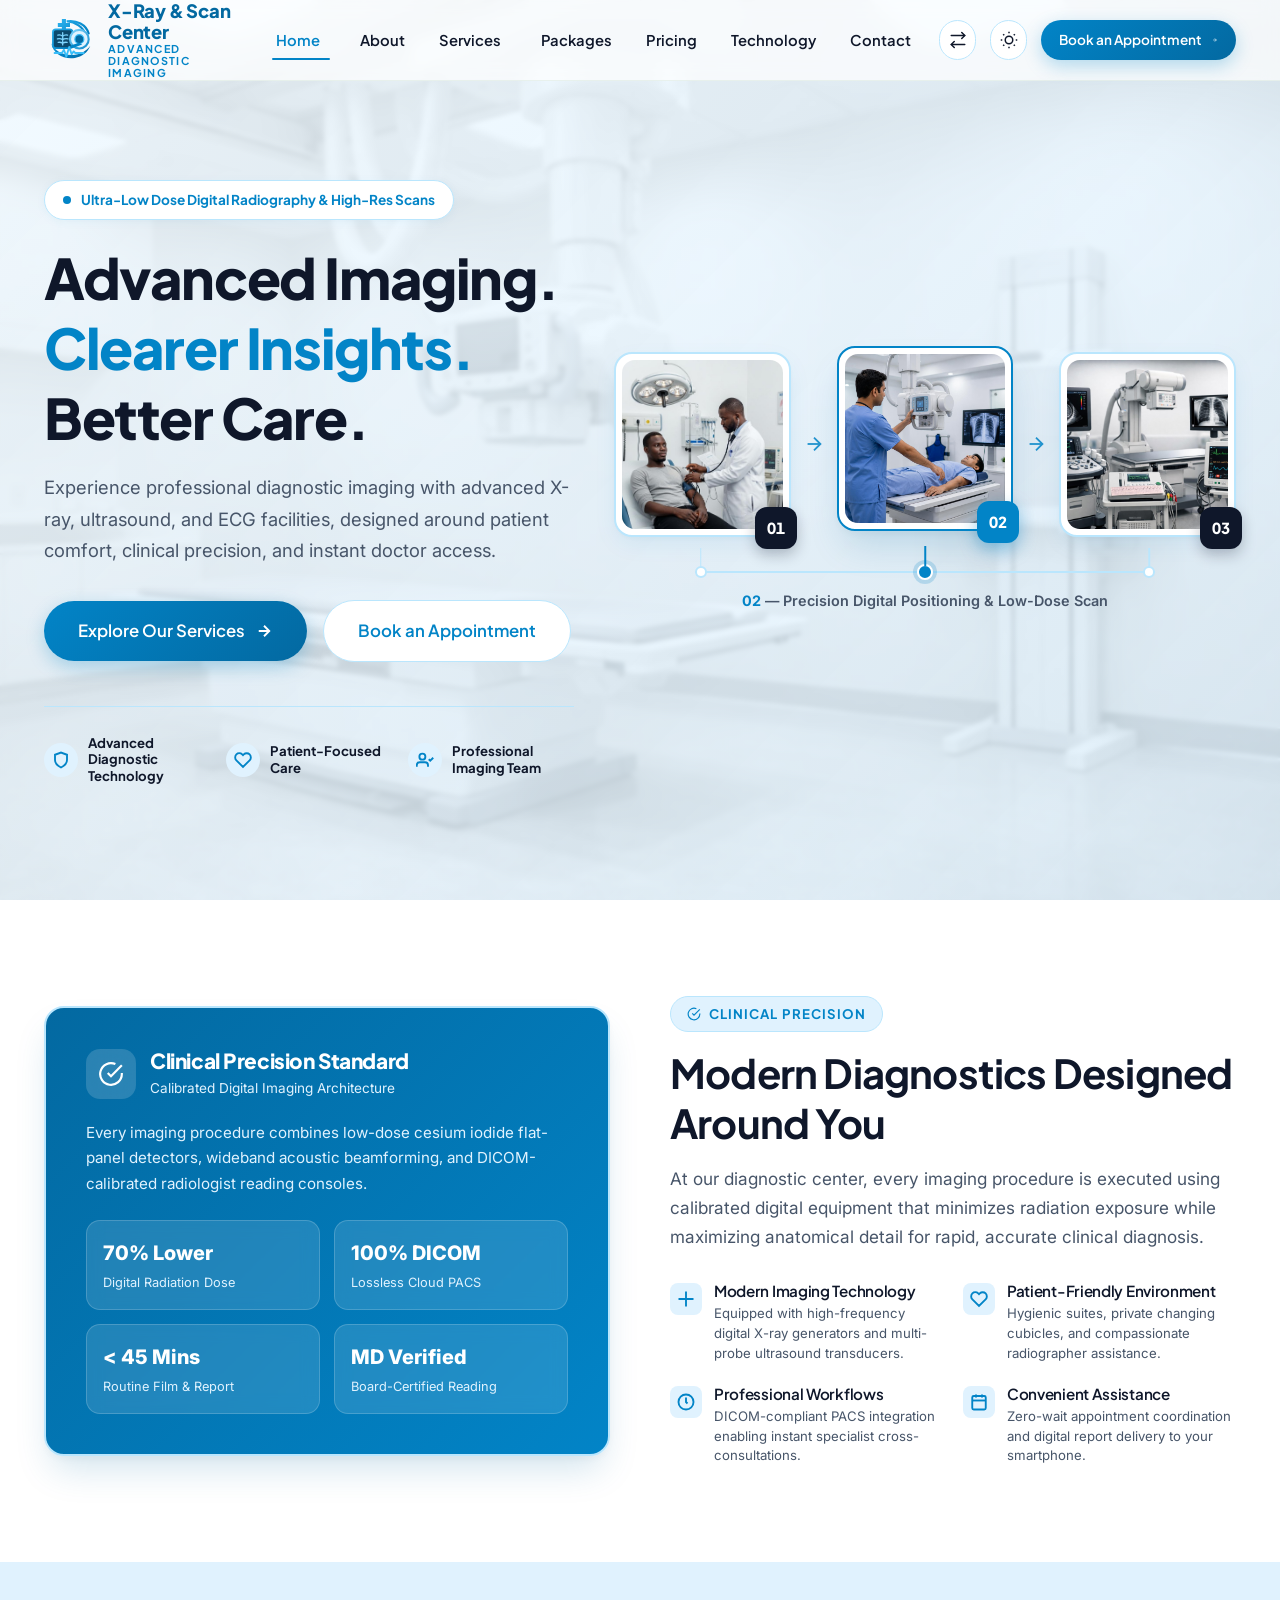
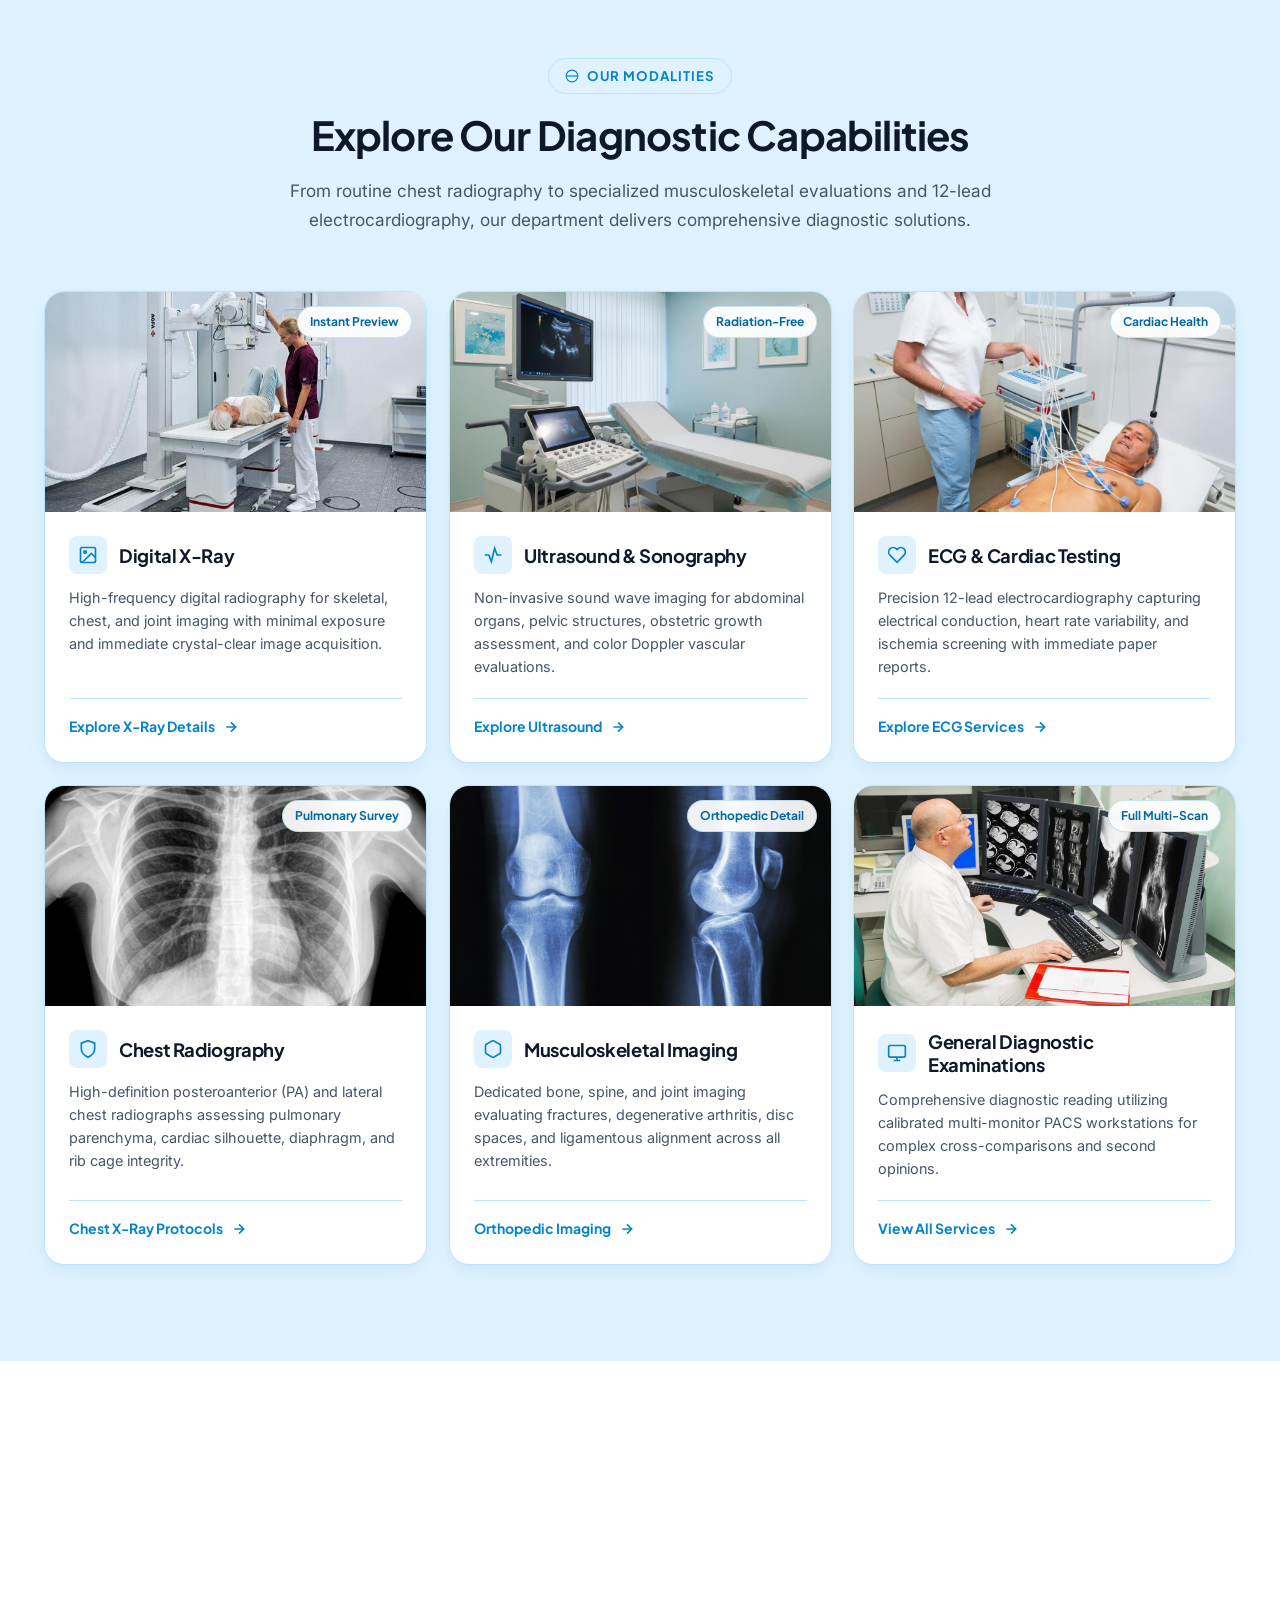
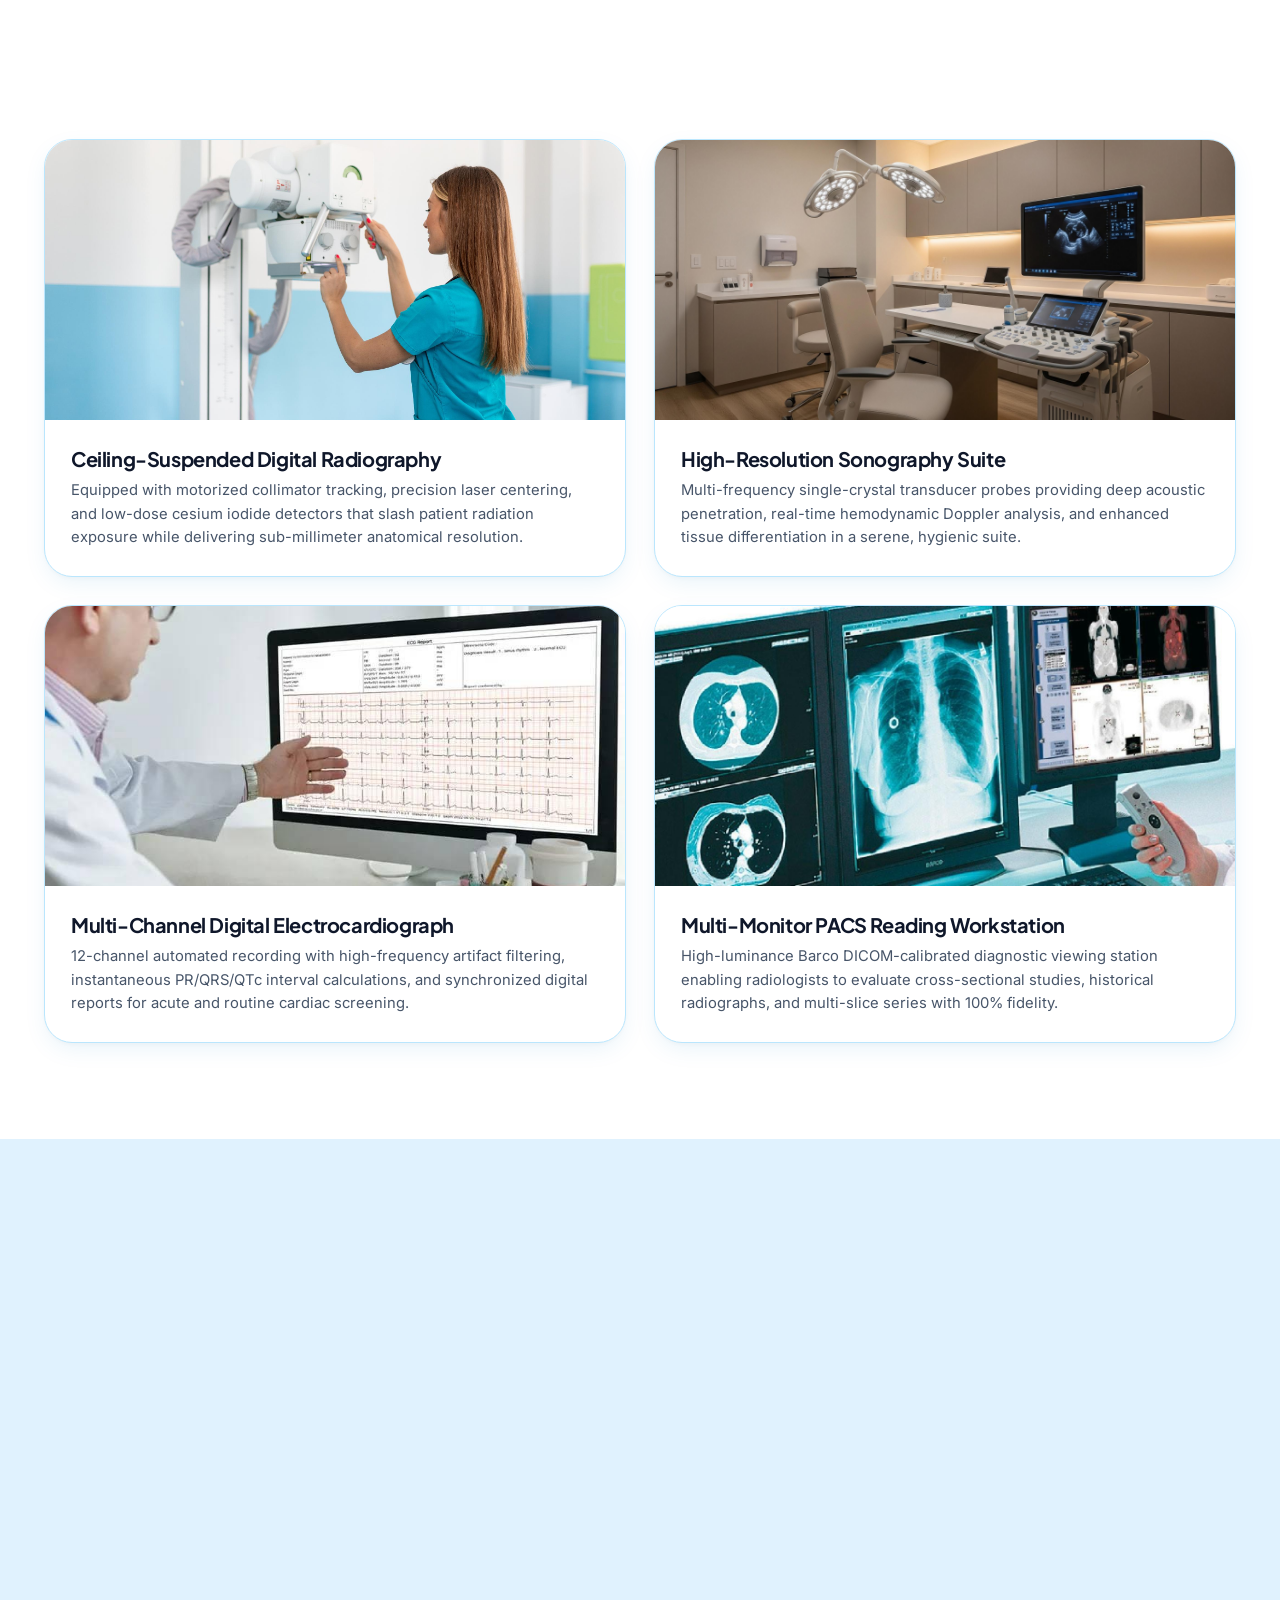
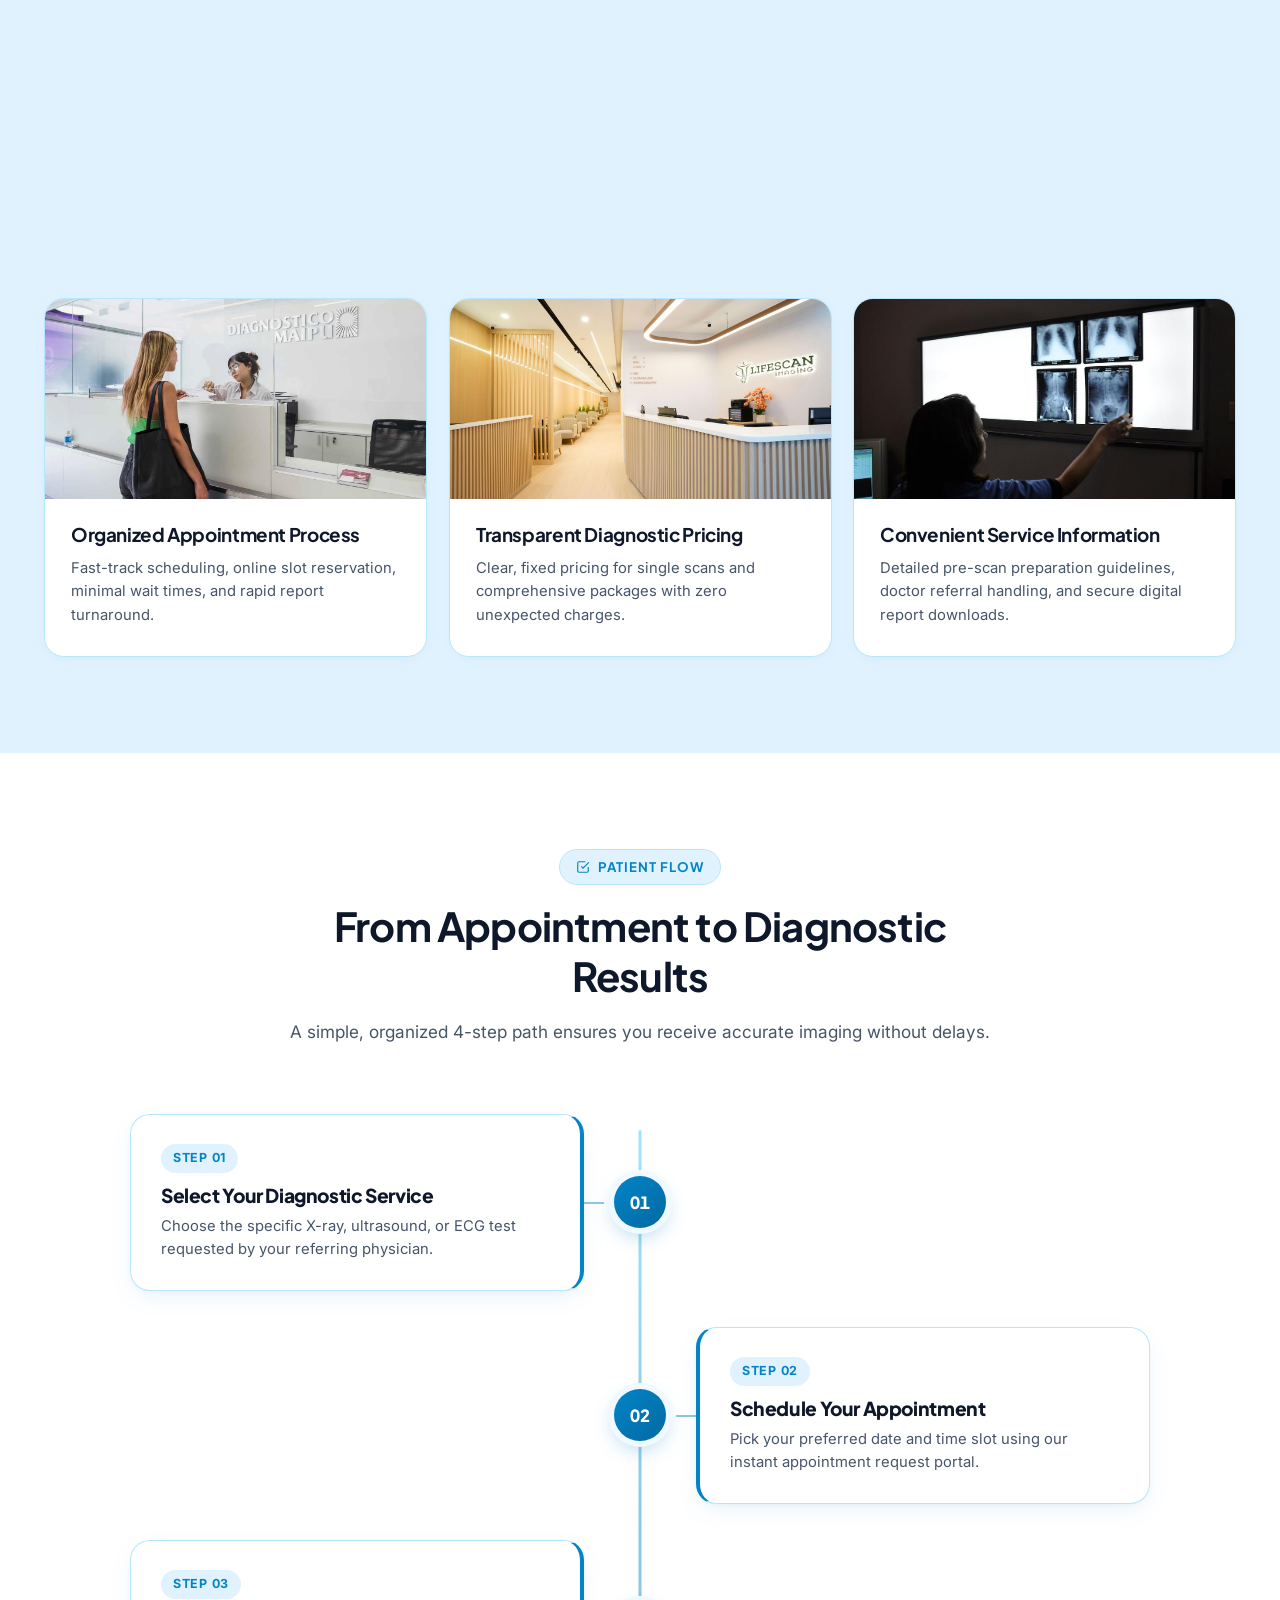
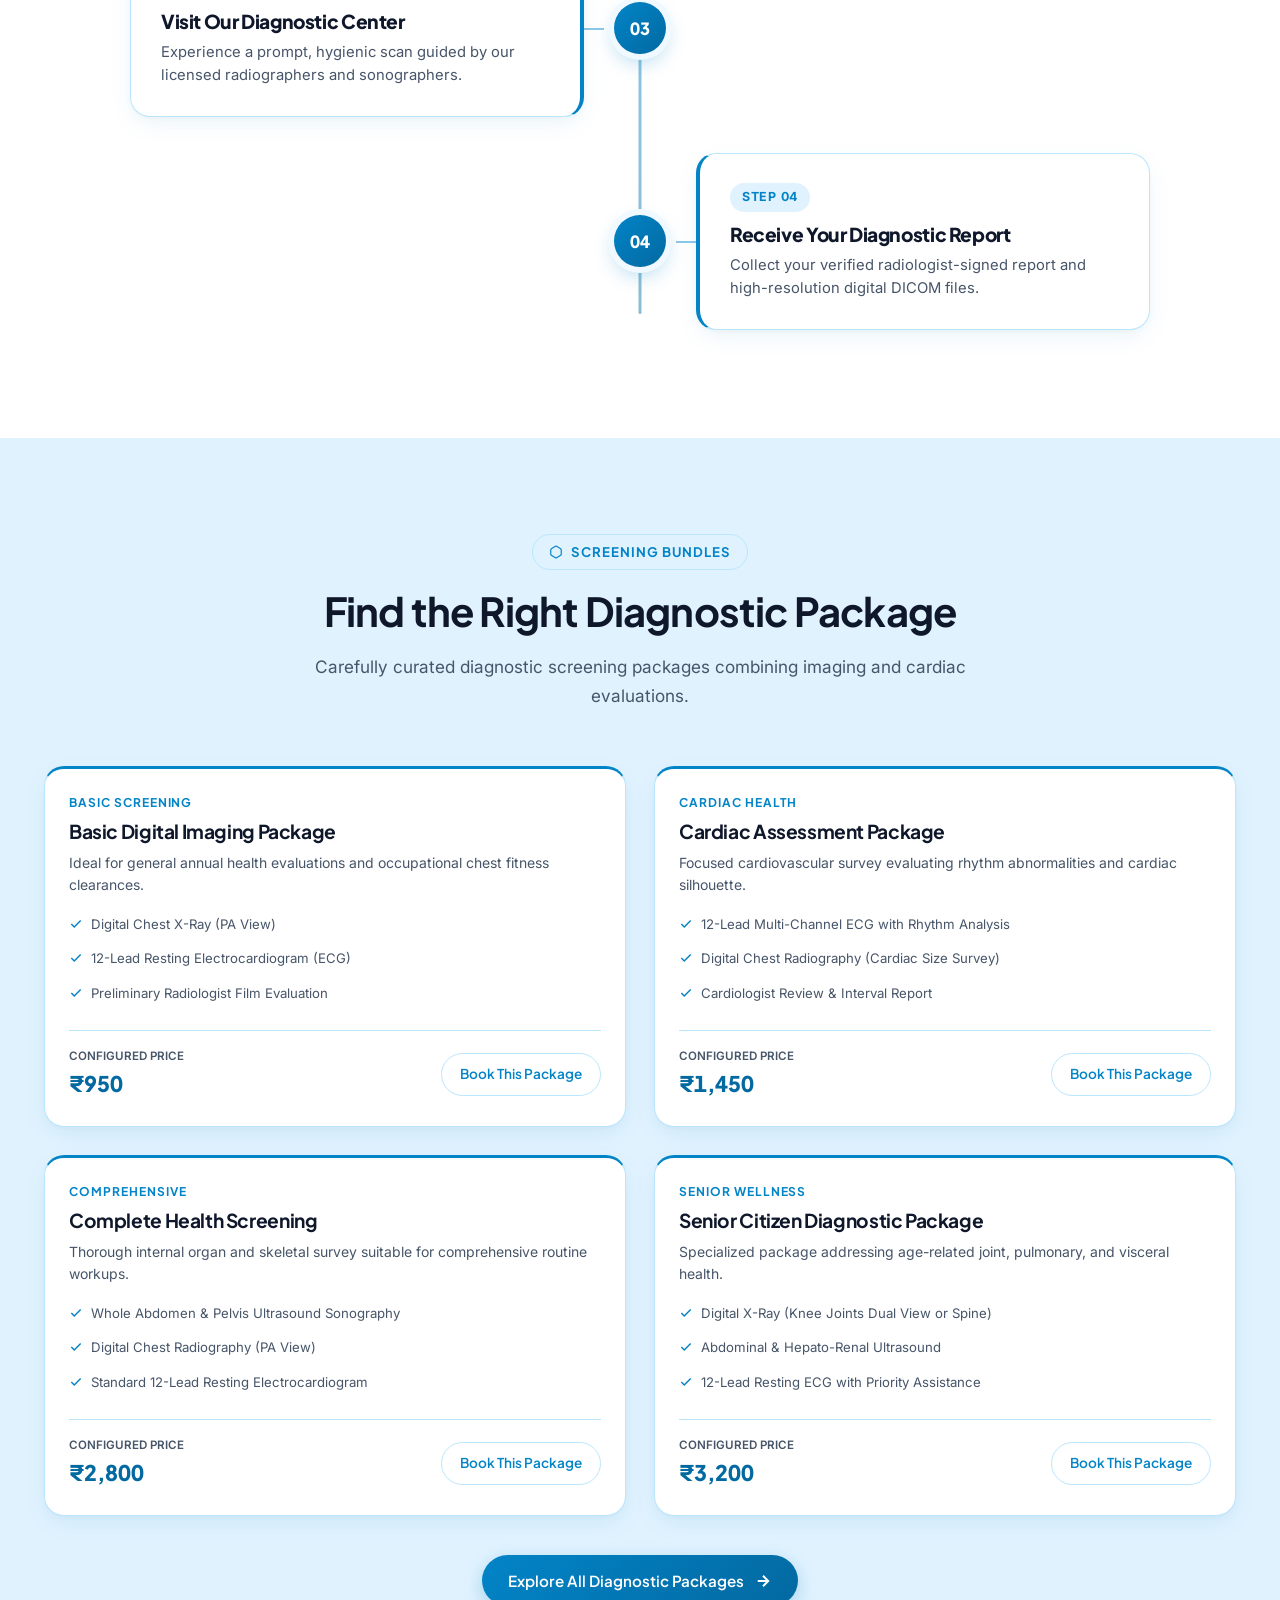
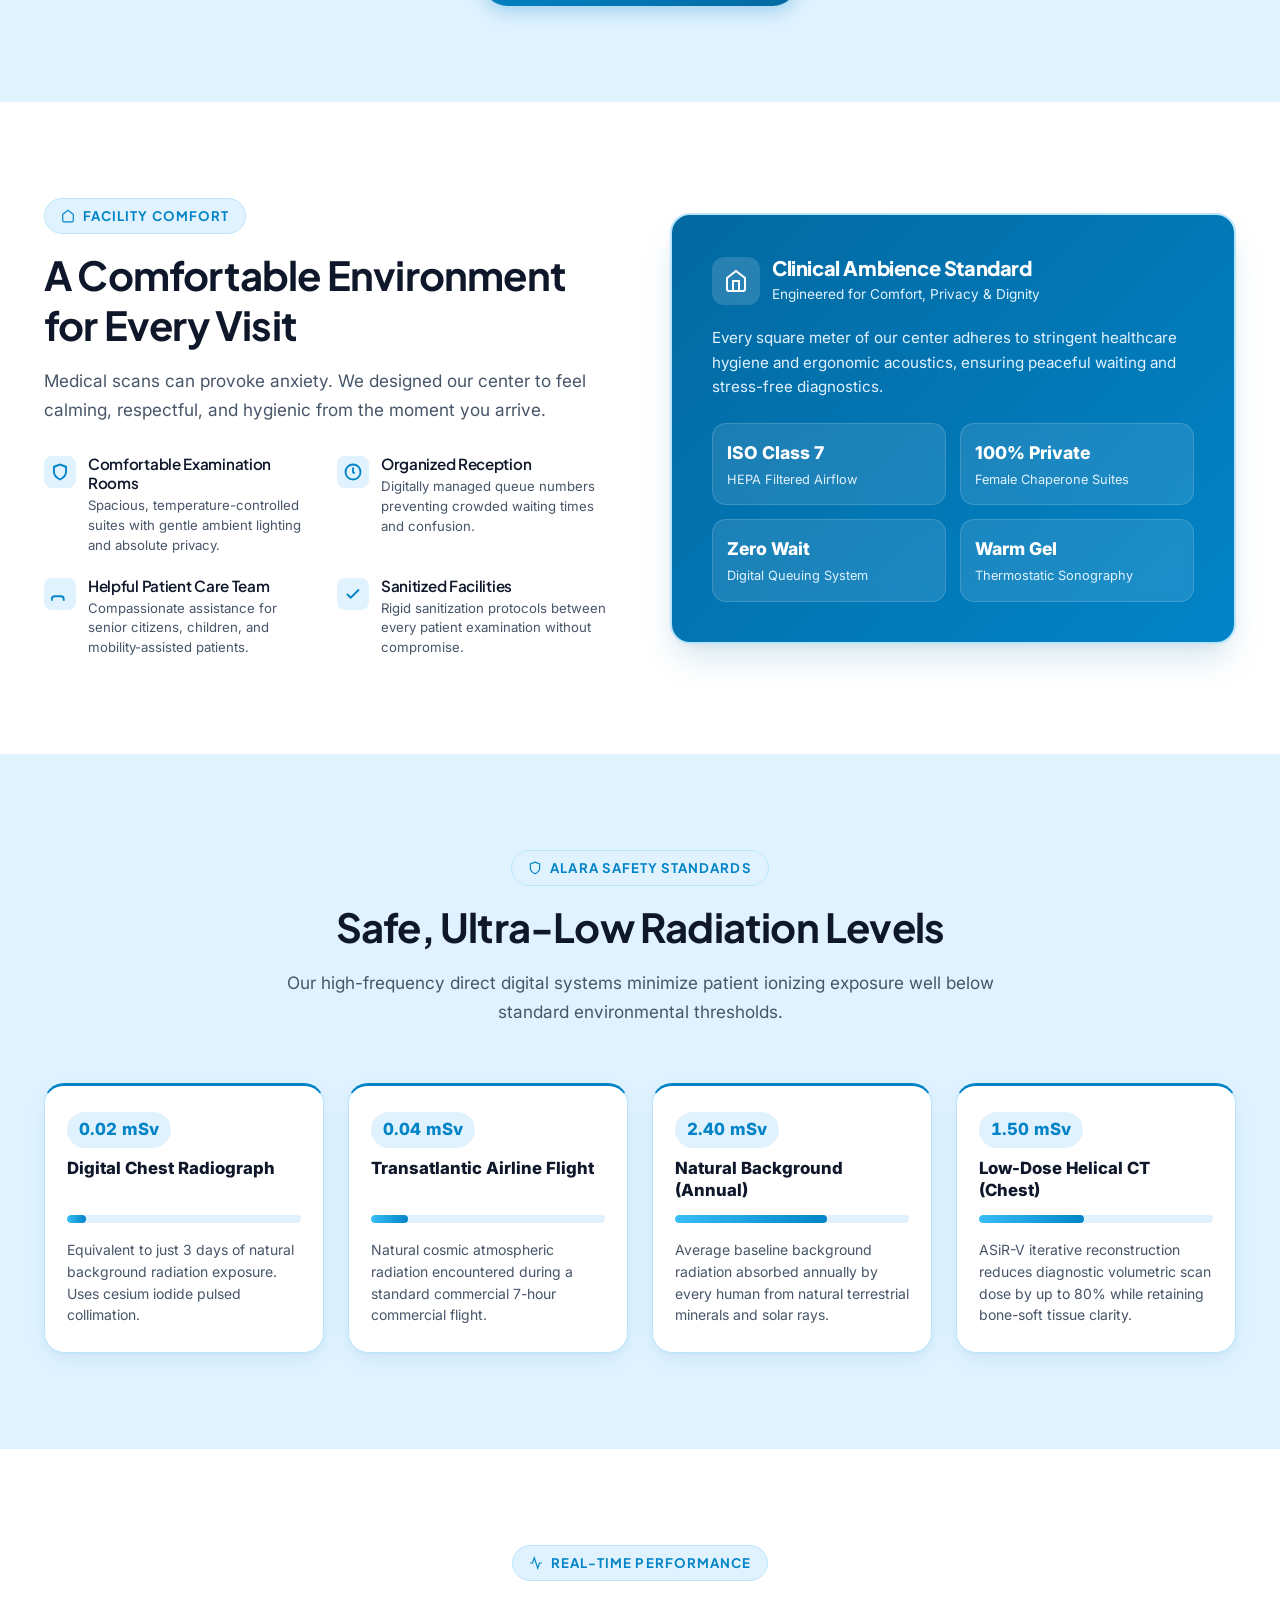
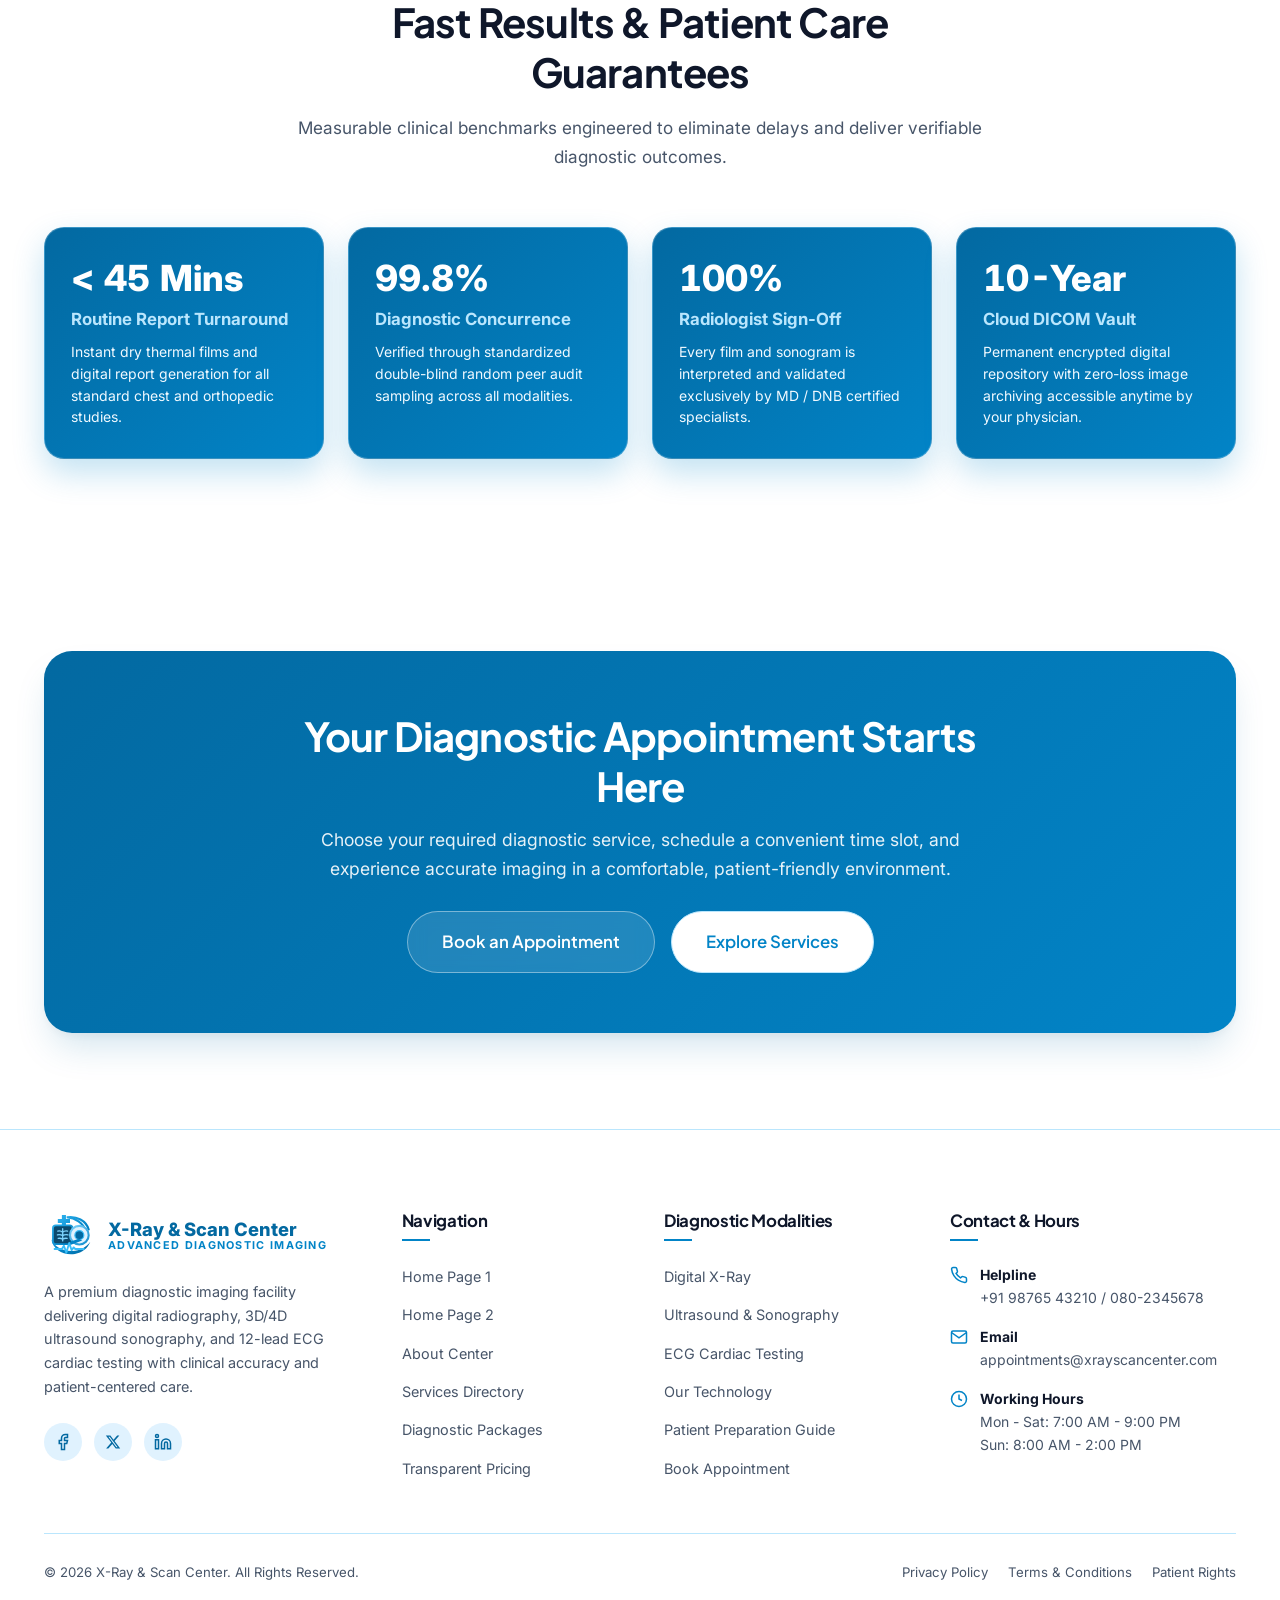
==== commit d21bb046: "second commit" ====
--- a/index.html
+++ b/index.html
@@ -934,28 +934,28 @@
                 </div>
                 <div>
                   <h3 style="font-size:1.25rem;font-weight:800;color:#FFFFFF;margin:0;">Clinical Ambience Standard</h3>
-                  <span style="font-size:0.85rem;color:var(--soft-mint);">Engineered for Comfort, Privacy & Dignity</span>
-                </div>
-              </div>
-              <p style="color:var(--soft-mint);font-size:0.95rem;line-height:1.6;margin-bottom:24px;">
+                  <span style="font-size:0.85rem;color:#E0F2FE;">Engineered for Comfort, Privacy & Dignity</span>
+                </div>
+              </div>
+              <p style="color:#E0F2FE;font-size:0.95rem;line-height:1.6;margin-bottom:24px;">
                 Every square meter of our center adheres to stringent healthcare hygiene and ergonomic acoustics, ensuring peaceful waiting and stress-free diagnostics.
               </p>
               <div class="mobile-stack-grid">
                 <div style="background:rgba(255,255,255,0.1);backdrop-filter:blur(8px);padding:14px;border-radius:var(--radius-md);border:1px solid rgba(255,255,255,0.15);">
                   <div style="font-size:1.1rem;font-weight:800;color:#FFFFFF;">ISO Class 7</div>
-                  <div style="font-size:0.8rem;color:var(--soft-mint);margin-top:2px;">HEPA Filtered Airflow</div>
+                  <div style="font-size:0.8rem;color:#E0F2FE;margin-top:2px;">HEPA Filtered Airflow</div>
                 </div>
                 <div style="background:rgba(255,255,255,0.1);backdrop-filter:blur(8px);padding:14px;border-radius:var(--radius-md);border:1px solid rgba(255,255,255,0.15);">
                   <div style="font-size:1.1rem;font-weight:800;color:#FFFFFF;">100% Private</div>
-                  <div style="font-size:0.8rem;color:var(--soft-mint);margin-top:2px;">Female Chaperone Suites</div>
+                  <div style="font-size:0.8rem;color:#E0F2FE;margin-top:2px;">Female Chaperone Suites</div>
                 </div>
                 <div style="background:rgba(255,255,255,0.1);backdrop-filter:blur(8px);padding:14px;border-radius:var(--radius-md);border:1px solid rgba(255,255,255,0.15);">
                   <div style="font-size:1.1rem;font-weight:800;color:#FFFFFF;">Zero Wait</div>
-                  <div style="font-size:0.8rem;color:var(--soft-mint);margin-top:2px;">Digital Queuing System</div>
+                  <div style="font-size:0.8rem;color:#E0F2FE;margin-top:2px;">Digital Queuing System</div>
                 </div>
                 <div style="background:rgba(255,255,255,0.1);backdrop-filter:blur(8px);padding:14px;border-radius:var(--radius-md);border:1px solid rgba(255,255,255,0.15);">
                   <div style="font-size:1.1rem;font-weight:800;color:#FFFFFF;">Warm Gel</div>
-                  <div style="font-size:0.8rem;color:var(--soft-mint);margin-top:2px;">Thermostatic Sonography</div>
+                  <div style="font-size:0.8rem;color:#E0F2FE;margin-top:2px;">Thermostatic Sonography</div>
                 </div>
               </div>
             </div>
--- a/assets/css/style.css
+++ b/assets/css/style.css
@@ -409,6 +409,7 @@
   display: flex;
   align-items: center;
   justify-content: space-between;
+  gap: 24px;
   height: 80px;
 }
 
@@ -1415,13 +1416,12 @@
 .page-hero-overlay {
   position: absolute;
   inset: 0;
-  background: linear-gradient(180deg, rgba(3, 105, 161, 0.88) 0%, rgba(8, 47, 73, 0.94) 100%);
-  backdrop-filter: blur(2px);
+  background: linear-gradient(180deg, rgba(2, 132, 199, 0.42) 0%, rgba(12, 74, 110, 0.62) 100%);
   z-index: 1;
 }
 
 html[data-theme="dark"] .page-hero-overlay {
-  background: linear-gradient(180deg, rgba(8, 26, 19, 0.92) 0%, rgba(5, 18, 13, 0.97) 100%);
+  background: linear-gradient(180deg, rgba(7, 25, 41, 0.52) 0%, rgba(6, 19, 31, 0.68) 100%);
 }
 
 .page-hero-content {
@@ -1454,14 +1454,16 @@
   font-size: clamp(2.2rem, 3.8vw, 3.25rem);
   margin-bottom: 16px;
   letter-spacing: -0.02em;
+  text-shadow: 0 2px 12px rgba(0, 0, 0, 0.35);
 }
 
 .page-hero-subtitle {
-  color: rgba(255, 255, 255, 0.88);
+  color: rgba(255, 255, 255, 0.94);
   font-size: 1.15rem;
   line-height: 1.65;
   max-width: 680px;
   margin: 0 auto;
+  text-shadow: 0 1px 8px rgba(0, 0, 0, 0.35);
 }
 
 /* Breadcrumb in Interior Hero */
@@ -2543,6 +2545,15 @@
   border-color: var(--color-primary);
   background: var(--surface-card);
   box-shadow: 0 0 0 3px rgba(2, 132, 199, 0.15);
+}
+
+html[data-theme="dark"] input[type="date"] {
+  color-scheme: dark;
+}
+
+html[data-theme="dark"] input[type="date"]::-webkit-calendar-picker-indicator {
+  filter: invert(1) brightness(1.2);
+  cursor: pointer;
 }
 
 .form-control.is-invalid {
